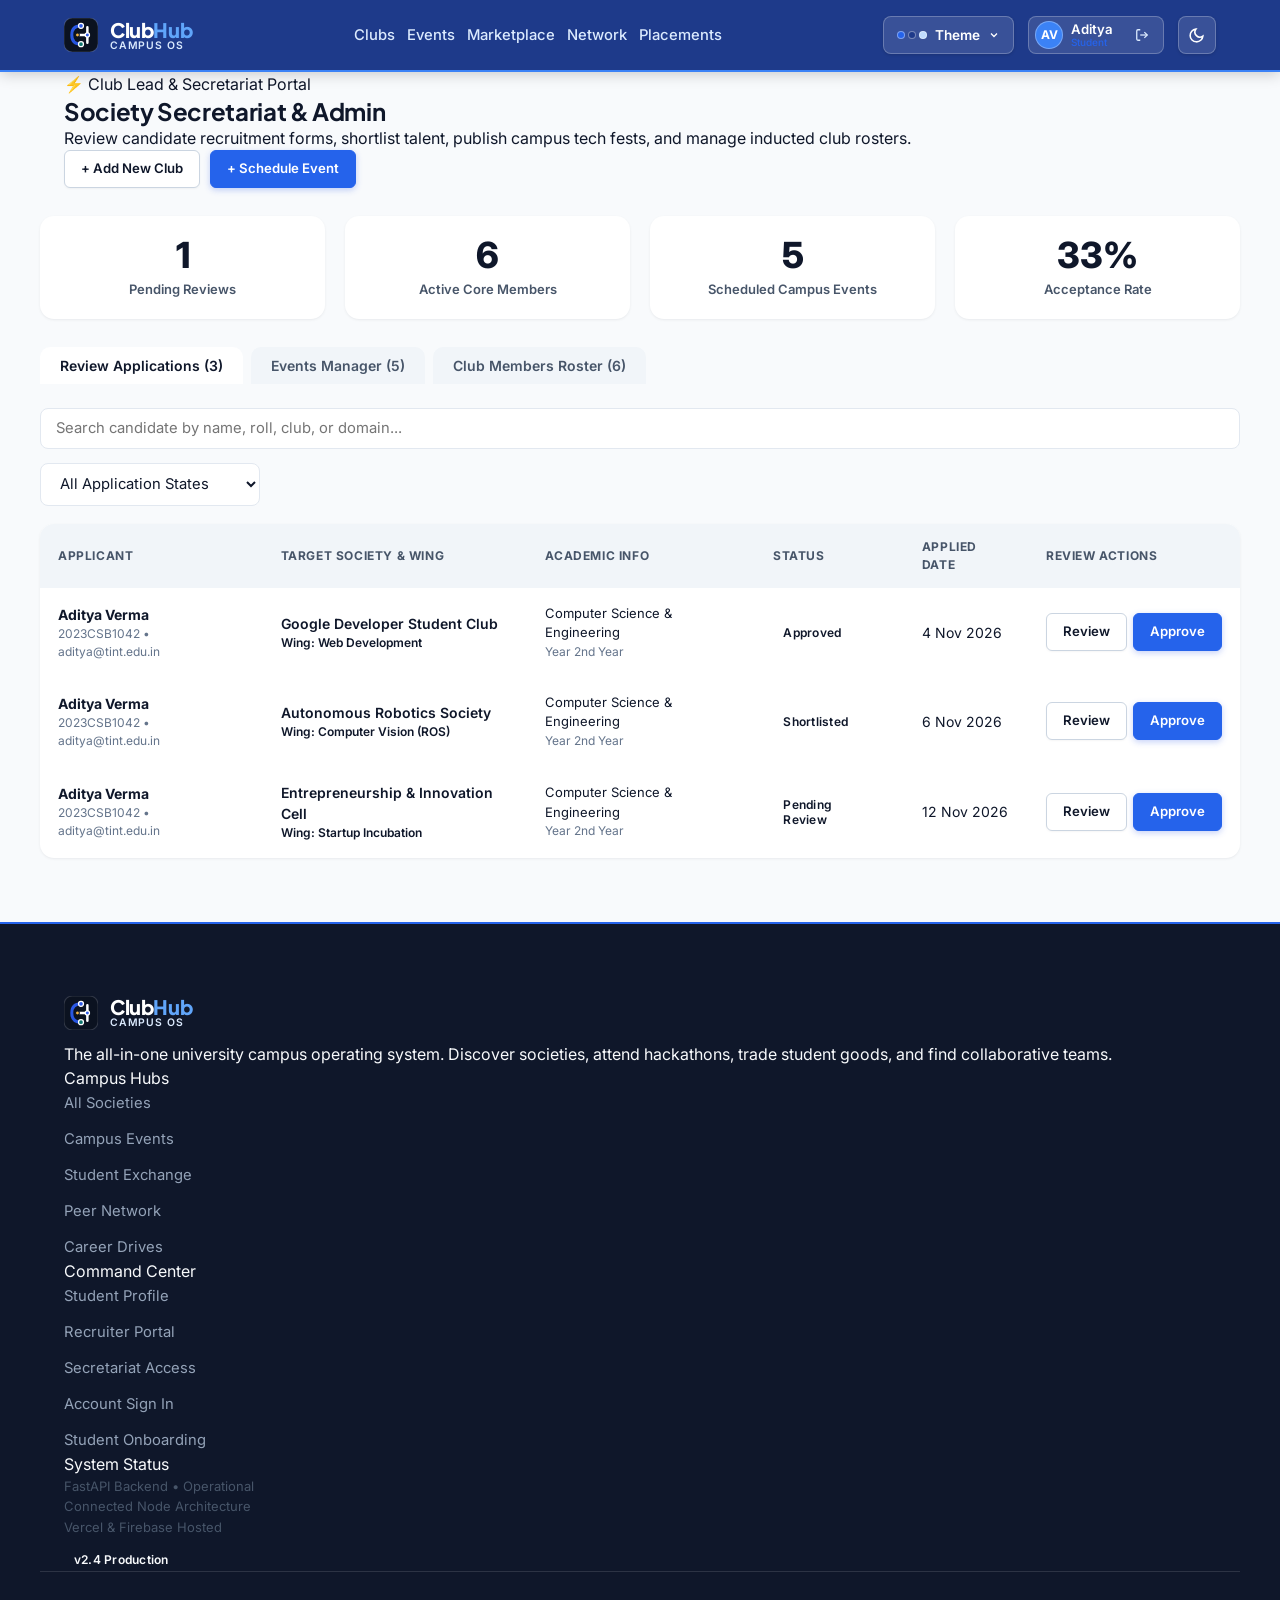
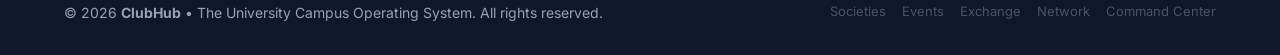
==== admin.html @ f01abd10 "Merge pull request #1 from Kalpajit0406/main Pull" ====
<!DOCTYPE html>
<html lang="en">
<head>
  <meta charset="UTF-8">
  <meta name="viewport" content="width=device-width, initial-scale=1.0">
  <title>Collegiate Secretariat &amp; Admin | ClubHub</title>
  <meta name="description" content="Collegiate society management portal. Review candidate applications, publish campus events, and manage inducted club members.">

  <!-- Anti-Flicker Theme & Palette Init -->
  <script>
    (function() {
      var savedTheme = localStorage.getItem("clubhub_theme_mode_v2") || "light";
      var savedPalette = localStorage.getItem("clubhub_active_palette") || "default";
      document.documentElement.setAttribute("data-theme", savedTheme);
      document.documentElement.setAttribute("data-palette", savedPalette);
    })();
  </script>

  <!-- Google Fonts: Plus Jakarta Sans & Inter -->
  <link rel="preconnect" href="https://fonts.googleapis.com">
  <link rel="preconnect" href="https://fonts.gstatic.com" crossorigin>
  <link href="https://fonts.googleapis.com/css2?family=Inter:wght@400;500;600;700&family=Plus+Jakarta+Sans:wght@500;600;700;800&display=swap" rel="stylesheet">

  <!-- CSS Stylesheets -->
  <link rel="stylesheet" href="css/style.css">
  <link rel="stylesheet" href="css/palette.css">
  <link rel="stylesheet" href="css/components.css">
  <link rel="stylesheet" href="css/admin.css">
</head>
<body>

  <!-- GLOBAL NAVBAR -->
  <header class="navbar">
    <div class="nav-container">
      <a href="index.html" class="nav-brand" aria-label="ClubHub Home">
        <span class="brand-name">Club<span>Hub</span></span>
      </a>

      <nav class="nav-links">
        <a href="clubs.html" class="nav-link">Clubs</a>
        <a href="events.html" class="nav-link">Events</a>
        <a href="marketplace.html" class="nav-link">Marketplace</a>
        <a href="network.html" class="nav-link">Network</a>
        <a href="recruiters.html" class="nav-link">Placements</a>
      </nav>

      <div class="nav-actions">
        <div id="nav-auth-box"></div>
        <button type="button" class="mobile-nav-toggle" aria-label="Toggle navigation menu" aria-expanded="false">
          <svg viewBox="0 0 24 24" width="20" height="20" fill="none" stroke="currentColor" stroke-width="2"><line x1="3" y1="12" x2="21" y2="12"/><line x1="3" y1="6" x2="21" y2="6"/><line x1="3" y1="18" x2="21" y2="18"/></svg>
        </button>
      </div>
    </div>
  </header>

  <!-- ADMIN HEADER -->
  <section class="page-header">
    <div class="container page-title-row">
      <div>
        <div class="page-category-eyebrow">⚡ Club Lead &amp; Secretariat Portal</div>
        <h1 class="page-title">Society Secretariat &amp; Admin</h1>
        <p class="page-description">
          Review candidate recruitment forms, shortlist talent, publish campus tech fests, and manage inducted club rosters.
        </p>
      </div>
      <div style="display: flex; gap: 10px; flex-wrap: wrap;">
        <button type="button" id="open-add-club-btn" class="btn btn-outline btn-sm">
          + Add New Club
        </button>
        <button type="button" id="open-create-event-btn" class="btn btn-primary btn-sm">
          + Schedule Event
        </button>
      </div>
    </div>
  </section>

  <main class="container admin-main-content">

    <!-- METRIC STATS -->
    <div class="admin-stats-grid">
      <div class="admin-stat-card">
        <div class="admin-stat-num" id="admin-metric-apps">0</div>
        <div class="admin-stat-label">Pending Reviews</div>
      </div>
      <div class="admin-stat-card">
        <div class="admin-stat-num" id="admin-metric-members">0</div>
        <div class="admin-stat-label">Active Core Members</div>
      </div>
      <div class="admin-stat-card">
        <div class="admin-stat-num" id="admin-metric-events">0</div>
        <div class="admin-stat-label">Scheduled Campus Events</div>
      </div>
      <div class="admin-stat-card">
        <div class="admin-stat-num" id="admin-metric-rate" style="color: var(--primary-color);">0%</div>
        <div class="admin-stat-label">Acceptance Rate</div>
      </div>
    </div>

    <!-- TABS -->
    <div class="admin-tabs-nav" role="tablist">
      <button class="admin-tab-btn active" data-tab="applications">
        Review Applications (<span id="admin-tab-badge-apps">0</span>)
      </button>
      <button class="admin-tab-btn" data-tab="events">
        Events Manager (<span id="admin-tab-badge-events">0</span>)
      </button>
      <button class="admin-tab-btn" data-tab="members">
        Club Members Roster (<span id="admin-tab-badge-members">0</span>)
      </button>
    </div>

    <!-- PANE 1: APPLICATIONS -->
    <div id="admin-pane-applications" class="admin-tab-pane">
      <div class="admin-filter-bar">
        <input type="text" id="admin-app-search" class="form-input" placeholder="Search candidate by name, roll, club, or domain..." autocomplete="off">
        <select id="admin-app-status-filter" class="form-select" style="max-width: 220px;">
          <option value="ALL">All Application States</option>
          <option value="PENDING">Pending Review</option>
          <option value="SHORTLISTED">Shortlisted</option>
          <option value="APPROVED">Approved / Accepted</option>
          <option value="REJECTED">Not Shortlisted</option>
        </select>
      </div>

      <div class="admin-table-wrap">
        <table class="admin-table">
          <thead>
            <tr>
              <th>Applicant</th>
              <th>Target Society &amp; Wing</th>
              <th>Academic Info</th>
              <th>Status</th>
              <th>Applied Date</th>
              <th>Review Actions</th>
            </tr>
          </thead>
          <tbody id="admin-apps-tbody">
            <!-- Injected by admin.js -->
          </tbody>
        </table>
      </div>
    </div>

    <!-- PANE 2: EVENTS MANAGER -->
    <div id="admin-pane-events" class="admin-tab-pane" style="display: none;">
      <div class="admin-table-wrap">
        <table class="admin-table">
          <thead>
            <tr>
              <th>Event Title</th>
              <th>Category</th>
              <th>Date &amp; Venue</th>
              <th>Confirmed RSVPs</th>
              <th>Fee &amp; Prizes</th>
              <th>Status</th>
            </tr>
          </thead>
          <tbody id="admin-events-tbody">
            <!-- Injected by admin.js -->
          </tbody>
        </table>
      </div>
    </div>

    <!-- PANE 3: MEMBERS ROSTER -->
    <div id="admin-pane-members" class="admin-tab-pane" style="display: none;">
      <div class="admin-table-wrap">
        <table class="admin-table">
          <thead>
            <tr>
              <th>Member Name</th>
              <th>Roll Number</th>
              <th>Club &amp; Domain</th>
              <th>Leadership Role</th>
              <th>Joined Date</th>
              <th>Status</th>
            </tr>
          </thead>
          <tbody id="admin-members-tbody">
            <!-- Injected by admin.js -->
          </tbody>
        </table>
      </div>
    </div>

  </main>

  <!-- CREATE EVENT MODAL -->
  <dialog id="create-event-modal" class="native-modal">
    <div class="modal-inner" style="max-width: 580px;">
      <div class="modal-header">
        <div>
          <h3 class="modal-title">Schedule &amp; Publish Campus Event</h3>
          <p class="modal-subtitle">Official Society Calendar Announcement</p>
        </div>
        <button id="close-create-event-modal" class="modal-close" aria-label="Close modal">&times;</button>
      </div>
      <div>
        <form id="create-event-form" class="modal-body-form">
          <div class="form-group">
            <label class="form-label" for="event-title-input">Event Title <span class="required">*</span></label>
            <input type="text" id="event-title-input" class="form-input" required placeholder="e.g. HackTINT 2026: 36h National Hackathon">
          </div>

          <div class="form-row">
            <div class="form-group">
              <label class="form-label" for="event-club-input">Organizing Club <span class="required">*</span></label>
              <input type="text" id="event-club-input" class="form-input" required placeholder="e.g. Google Developer Student Club">
            </div>
            <div class="form-group">
              <label class="form-label" for="event-type-input">Category <span class="required">*</span></label>
              <select id="event-type-input" class="form-select" required>
                <option value="Hackathon">Hackathon</option>
                <option value="Competition">Robowars &amp; Contests</option>
                <option value="Workshop">Workshop</option>
                <option value="Cultural">Cultural</option>
                <option value="Entrepreneurship">Entrepreneurship</option>
              </select>
            </div>
          </div>

          <div class="form-row">
            <div class="form-group">
              <label class="form-label" for="event-date-input">Date &amp; Time <span class="required">*</span></label>
              <input type="datetime-local" id="event-date-input" class="form-input" required>
            </div>
            <div class="form-group">
              <label class="form-label" for="event-venue-input">Campus Venue <span class="required">*</span></label>
              <input type="text" id="event-venue-input" class="form-input" required placeholder="Main Auditorium">
            </div>
          </div>

          <div class="form-row">
            <div class="form-group">
              <label class="form-label" for="event-fee-input">Registration Fee</label>
              <input type="text" id="event-fee-input" class="form-input" placeholder="Free">
            </div>
            <div class="form-group">
              <label class="form-label" for="event-prizes-input">Prize Pool</label>
              <input type="text" id="event-prizes-input" class="form-input" placeholder="₹50,000 Cash Pool">
            </div>
          </div>

          <div class="form-group">
            <label class="form-label" for="event-desc-input">Description &amp; Rules</label>
            <textarea id="event-desc-input" class="form-textarea" rows="3" placeholder="Overview of tracks, rules, and schedule..."></textarea>
          </div>

          <div class="modal-footer">
            <button type="button" class="btn btn-outline" id="cancel-create-event-btn">Cancel</button>
            <button type="submit" class="btn btn-primary">Publish to Campus</button>
          </div>
        </form>
      </div>
    </div>
  </dialog>

  <!-- ADD NEW CLUB MODAL -->
  <dialog id="add-club-modal" class="native-modal">
    <div class="modal-inner" style="max-width: 580px;">
      <div class="modal-header">
        <div>
          <h3 class="modal-title">Register New Student Society</h3>
          <p class="modal-subtitle">Add official chartered chapter to directory</p>
        </div>
        <button id="close-add-club-modal" class="modal-close" aria-label="Close modal">&times;</button>
      </div>
      <div>
        <form id="add-club-form" class="modal-body-form">
          <div class="form-row">
            <div class="form-group">
              <label class="form-label" for="new-club-name">Club Full Name <span class="required">*</span></label>
              <input type="text" id="new-club-name" class="form-input" required placeholder="e.g. AI &amp; Quantum Society">
            </div>
            <div class="form-group">
              <label class="form-label" for="new-club-acronym">Acronym <span class="required">*</span></label>
              <input type="text" id="new-club-acronym" class="form-input" required placeholder="e.g. AQS">
            </div>
          </div>

          <div class="form-row">
            <div class="form-group">
              <label class="form-label" for="new-club-category">Category <span class="required">*</span></label>
              <select id="new-club-category" class="form-select" required>
                <option value="Technical">Technical &amp; Coding</option>
                <option value="Cultural">Cultural &amp; Arts</option>
                <option value="Sports">Sports &amp; Athletics</option>
                <option value="Literary">Literary &amp; Debating</option>
                <option value="Social">Social &amp; Community</option>
                <option value="Entrepreneurship">E-Cell &amp; Business</option>
              </select>
            </div>
            <div class="form-group">
              <label class="form-label" for="new-club-meeting">Meeting Info</label>
              <input type="text" id="new-club-meeting" class="form-input" placeholder="Fridays at 5:00 PM | Tech Lab 2">
            </div>
          </div>

          <div class="form-group">
            <label class="form-label" for="new-club-tagline">Tagline <span class="required">*</span></label>
            <input type="text" id="new-club-tagline" class="form-input" required placeholder="e.g. Exploring quantum frontiers and intelligent architectures.">
          </div>

          <div class="form-group">
            <label class="form-label" for="new-club-desc">Detailed Description</label>
            <textarea id="new-club-desc" class="form-textarea" rows="3" placeholder="Tell students about activities, workshops, and recruitment expectations..."></textarea>
          </div>

          <div class="form-group">
            <label class="form-label" for="new-club-domains">Recruitment Wings (Comma separated) <span class="required">*</span></label>
            <input type="text" id="new-club-domains" class="form-input" required placeholder="AI Research, Quantum Computing, Web Dev, PR &amp; Media">
          </div>

          <div class="modal-footer">
            <button type="button" class="btn btn-outline" id="cancel-add-club-btn">Cancel</button>
            <button type="submit" class="btn btn-primary">Register Society</button>
          </div>
        </form>
      </div>
    </div>
  </dialog>

  <!-- APPLICATION DETAIL MODAL -->
  <dialog id="admin-app-detail-modal" class="native-modal">
    <div class="modal-inner" style="max-width: 540px;">
      <div class="modal-header">
        <div>
          <h3 id="admin-modal-applicant-name" class="modal-title">Applicant Review</h3>
          <p class="modal-subtitle">Candidate screening &amp; decision logger</p>
        </div>
        <button id="admin-modal-close" class="modal-close" aria-label="Close modal">&times;</button>
      </div>
      <div id="admin-modal-applicant-body">
        <!-- Injected by admin.js -->
      </div>
    </div>
  </dialog>

  <!-- ENTERPRISE FOOTER -->
  <footer class="footer">
    <div class="container footer-content">
      <div class="footer-col footer-col-brand">
        <a href="index.html" class="nav-brand" style="margin-bottom: 12px; display: inline-flex;">
          <span class="brand-name">Club<span>Hub</span></span>
        </a>
        <p class="footer-description">
          The all-in-one university campus operating system. Discover societies, attend hackathons, trade student goods, and find collaborative teams.
        </p>
      </div>

      <div class="footer-col">
        <div class="footer-col-title">Campus Hubs</div>
        <ul class="footer-links">
          <li><a href="clubs.html">All Societies</a></li>
          <li><a href="events.html">Campus Events</a></li>
          <li><a href="marketplace.html">Student Exchange</a></li>
          <li><a href="network.html">Peer Network</a></li>
          <li><a href="recruiters.html">Career Drives</a></li>
        </ul>
      </div>

      <div class="footer-col">
        <div class="footer-col-title">Command Center</div>
        <ul class="footer-links">
          <li><a href="dashboard.html">Student Profile</a></li>
          <li><a href="recruiter-dashboard.html">Recruiter Portal</a></li>
          <li><a href="admin.html">Secretariat Access</a></li>
          <li><a href="login.html">Account Sign In</a></li>
          <li><a href="register.html">Student Onboarding</a></li>
        </ul>
      </div>

      <div class="footer-col">
        <div class="footer-col-title">System Status</div>
        <p style="font-size: 13px; color: var(--text-secondary); line-height: 1.6; margin-bottom: 8px;">
          FastAPI Backend &bull; Operational<br>
          Connected Node Architecture<br>
          Vercel &amp; Firebase Hosted
        </p>
        <span class="badge badge-teal" style="font-size: 12px; padding: 4px 10px;">v2.4 Production</span>
      </div>
    </div>

    <div class="container footer-bottom">
      <div>&copy; 2026 <strong>ClubHub</strong> &bull; The University Campus Operating System. All rights reserved.</div>
      <div style="display: flex; gap: 16px; font-size: 13px;">
        <a href="clubs.html" style="color: var(--text-secondary);">Societies</a>
        <a href="events.html" style="color: var(--text-secondary);">Events</a>
        <a href="marketplace.html" style="color: var(--text-secondary);">Exchange</a>
        <a href="network.html" style="color: var(--text-secondary);">Network</a>
        <a href="dashboard.html" style="color: var(--text-secondary);">Command Center</a>
      </div>
    </div>
  </footer>

  <!-- Scripts -->
  <script src="js/icons.js"></script>
  <script src="js/states.js"></script>
  <script src="js/brand.js"></script>
  <script src="js/data.js"></script>
  <script src="js/storage.js"></script>
  <script src="js/palette.js"></script>
  <script src="js/common.js"></script>
  <script src="js/admin.js"></script>
</body>
</html>
---- css/style.css ----
/* css/style.css - ClubHub Campus Operating System Design System */

@import url('https://fonts.googleapis.com/css2?family=Inter:wght@400;500;600;700&family=Plus+Jakarta+Sans:wght@500;600;700;800&display=swap');

:root {
  /* ============================================================
     OFFICIAL BRAND PALETTE — Electric Cobalt & Midnight Navy
     ============================================================ */
  --primary: #2F5BE7;           /* Electric Cobalt */
  --primary-hover: #2548C7;
  --primary-light: rgba(47, 91, 231, 0.08);
  --primary-border: rgba(47, 91, 231, 0.22);
  --primary-glow: rgba(47, 91, 231, 0.25);

  --navy: #0B1220;              /* Midnight Navy */
  --navy-surface: #111A2E;
  --navy-hover: #17223B;

  /* Secondary Brand Accents */
  --teal: #0F766E;              /* Deep Teal */
  --teal-light: rgba(15, 118, 110, 0.1);
  --teal-border: rgba(15, 118, 110, 0.25);

  --amber: #F4B544;             /* Warm Amber */
  --amber-light: rgba(244, 181, 68, 0.15);
  --amber-border: rgba(244, 181, 68, 0.35);

  /* Background Palette */
  --bg-page: #F6F8FC;          /* Clean Campus Slate */
  --bg-card: #FFFFFF;          /* Pure White Card */
  --bg-surface: #EEF2F8;       /* Subtle Cool Surface */
  --bg-surface-hover: #E3E9F3;

  /* Typography Palette */
  --text-main: #0B1220;         /* Midnight Navy Primary */
  --text-secondary: #53627A;    /* Slate Secondary */
  --text-muted: #718096;        /* Muted Text */
  --text-light: #94A3B8;
  --text-inverse: #FFFFFF;

  /* Borders & Dividers */
  --border: #E4E9F1;           /* Standard Border */
  --border-strong: #CBD5E1;    /* Strong Border */
  --border-focus: #2F5BE7;

  /* Semantic Action Palette */
  --success: #15803D;
  --success-hover: #166534;
  --success-bg: #F0FDF4;
  --success-border: #BBF7D0;

  --warning: #B45309;
  --warning-hover: #92400E;
  --warning-bg: #FFFBEB;
  --warning-border: #FDE68A;

  --danger: #B91C1C;
  --danger-hover: #991B1B;
  --danger-bg: #FEF2F2;
  --danger-border: #FECACA;

  --info: #2563EB;
  --info-hover: #1D4ED8;
  --info-bg: #EFF6FF;
  --info-border: #BFDBFE;

  /* Header & Footer Custom Properties */
  --header-bg: #0B1220;
  --header-border: #1E293B;
  --header-text: #FFFFFF;
  --header-nav-link: rgba(255, 255, 255, 0.85);
  --header-nav-link-hover: #FFFFFF;
  --footer-bg: #0B1220;
  --footer-border: #1E293B;

  /* Typography Fonts */
  --font-heading: 'Plus Jakarta Sans', -apple-system, BlinkMacSystemFont, "Segoe UI", Roboto, sans-serif;
  --font-body: 'Inter', -apple-system, BlinkMacSystemFont, "Segoe UI", Roboto, sans-serif;

  /* Elevation Shadows */
  --shadow-xs: 0 1px 2px 0 rgba(11, 18, 32, 0.04);
  --shadow-sm: 0 1px 3px 0 rgba(11, 18, 32, 0.06), 0 1px 2px -1px rgba(11, 18, 32, 0.04);
  --shadow-md: 0 4px 12px -1px rgba(11, 18, 32, 0.06), 0 2px 4px -2px rgba(11, 18, 32, 0.03);
  --shadow-lg: 0 10px 24px -3px rgba(11, 18, 32, 0.08), 0 4px 6px -4px rgba(11, 18, 32, 0.03);
  --shadow-xl: 0 20px 28px -5px rgba(11, 18, 32, 0.1), 0 8px 10px -6px rgba(11, 18, 32, 0.04);
  --shadow-card-hover: 0 12px 32px -4px rgba(47, 91, 231, 0.15), 0 4px 8px -2px rgba(11, 18, 32, 0.06);

  /* Geometry */
  --radius-xs: 4px;
  --radius-sm: 6px;
  --radius-btn: 8px;
  --radius-md: 10px;
  --radius-card: 14px;
  --radius-lg: 16px;
  --radius-full: 9999px;

  /* Layout Constraints */
  --container-max: 1200px;
  --navbar-height: 72px;

  /* Transitions */
  --transition-fast: 160ms cubic-bezier(0.4, 0, 0.2, 1);
  --transition-normal: 220ms cubic-bezier(0.4, 0, 0.2, 1);
}

/* ============================================================
   DARK THEME (Midnight Navy Enterprise Mode)
   ============================================================ */
[data-theme="dark"] {
  --primary: #4F75F2;
  --primary-hover: #6B8CF6;
  --primary-light: rgba(79, 117, 242, 0.16);
  --primary-border: rgba(79, 117, 242, 0.35);

  --bg-page: #0B1220;
  --bg-card: #111A2E;
  --bg-surface: #17223B;
  --bg-surface-hover: #1E2D4D;

  --text-main: #FFFFFF;
  --text-secondary: #94A3B8;
  --text-muted: #64748B;
  --text-light: #475569;
  --text-inverse: #0B1220;

  --border: #1E293B;
  --border-strong: #334155;
  --border-focus: #4F75F2;

  --header-bg: #0B1220;
  --header-border: #1E293B;
  --footer-bg: #060A12;
  --footer-border: #1E293B;

  --success-bg: rgba(21, 128, 61, 0.2);
  --success-border: rgba(21, 128, 61, 0.4);
  --warning-bg: rgba(180, 83, 9, 0.2);
  --warning-border: rgba(180, 83, 9, 0.4);
  --danger-bg: rgba(185, 28, 28, 0.2);
  --danger-border: rgba(185, 28, 28, 0.4);

  --shadow-xs: 0 1px 2px 0 rgba(0, 0, 0, 0.4);
  --shadow-sm: 0 1px 3px 0 rgba(0, 0, 0, 0.45);
  --shadow-md: 0 4px 10px 0 rgba(0, 0, 0, 0.5);
  --shadow-lg: 0 10px 20px 0 rgba(0, 0, 0, 0.55);
  --shadow-card-hover: 0 12px 28px -4px rgba(0, 0, 0, 0.65);
}

/* ============================================================
   BASE RESET & TYPOGRAPHY
   ============================================================ */
*, *::before, *::after {
  box-sizing: border-box;
  margin: 0;
  padding: 0;
}

html {
  font-family: var(--font-body);
  font-size: 16px;
  line-height: 1.5;
  color: var(--text-main);
  background-color: var(--bg-page);
  scroll-behavior: smooth;
  scroll-padding-top: var(--navbar-height);
  -webkit-font-smoothing: antialiased;
  transition: background-color 220ms ease, color 220ms ease;
}

body {
  min-height: 100vh;
  display: flex;
  flex-direction: column;
  background-color: var(--bg-page);
  color: var(--text-main);
}

img {
  max-width: 100%;
  height: auto;
  display: block;
}

a {
  color: inherit;
  text-decoration: none;
  transition: color var(--transition-fast);
}

button, input, select, textarea {
  font-family: var(--font-body);
  color: inherit;
}

button {
  cursor: pointer;
  border: none;
  background: none;
}

/* Base Accessibility Focus Outline */
:focus-visible {
  outline: 2px solid var(--primary);
  outline-offset: 2px;
}

/* Container Constraint: Exactly 1200px */
.container {
  width: 100%;
  max-width: var(--container-max);
  margin-left: auto;
  margin-right: auto;
  padding-left: 1.5rem;
  padding-right: 1.5rem;
}

.main-content {
  flex: 1;
  padding-bottom: 4.5rem;
}

/* Typography Hierarchy: Editorial Playfair Display Headings */
h1, h2, h3, h4, h5, h6 {
  font-family: var(--font-heading);
  color: var(--text-main);
  font-weight: 700;
  line-height: 1.25;
  letter-spacing: -0.015em;
}

.hero-heading {
  font-size: clamp(2.5rem, 4.5vw, 3.75rem); /* 48px to 60px */
  font-weight: 800;
  line-height: 1.15;
  letter-spacing: -0.025em;
}

.section-title {
  font-size: clamp(1.85rem, 3.2vw, 2.35rem); /* 30px to 38px */
  font-weight: 700;
  letter-spacing: -0.02em;
  margin-bottom: 0.5rem;
}

.card-title {
  font-size: 1.25rem; /* ~20px */
  font-weight: 700;
  line-height: 1.35;
}

.section-header {
  margin-bottom: 2.75rem;
}

.section-header.text-center {
  text-align: center;
}

.section-subtitle {
  color: var(--text-secondary);
  font-size: 1.05rem;
  max-width: 660px;
  line-height: 1.65;
}

.section-header.text-center .section-subtitle {
  margin-left: auto;
  margin-right: auto;
}

/* Gold Editorial Flourish / Underline */
.gold-underline {
  position: relative;
  display: inline-block;
}

.gold-underline::after {
  content: "";
  position: absolute;
  left: 0;
  bottom: -4px;
  width: 100%;
  height: 3px;
  background: linear-gradient(90deg, var(--gold) 0%, var(--champagne) 100%);
  border-radius: var(--radius-full);
}

/* ============================================================
   NAVBAR — Dynamic Theme-Adaptive Header
   ============================================================ */
.navbar {
  position: sticky;
  top: 0;
  left: 0;
  right: 0;
  height: var(--navbar-height);
  background: var(--header-bg, #1E3A8A);
  border-bottom: 2px solid var(--header-border, var(--primary));
  z-index: 1000;
  display: flex;
  align-items: center;
  box-shadow: 0 2px 14px rgba(0, 0, 0, 0.2);
  transition: all var(--transition-fast);
}

.nav-container {
  width: 100%;
  max-width: var(--container-max);
  margin-left: auto;
  margin-right: auto;
  padding-left: 1.5rem;
  padding-right: 1.5rem;
  display: flex;
  align-items: center;
  justify-content: space-between;
  gap: 1.5rem;
}

.brand-logo, .nav-brand {
  display: flex;
  align-items: center;
  gap: 0.75rem;
  font-family: var(--font-heading);
  text-decoration: none;
  flex-shrink: 0;
}

.brand-icon-wrap {
  display: flex;
  align-items: center;
  justify-content: center;
  flex-shrink: 0;
}

.brand-text {
  display: flex;
  flex-direction: column;
  line-height: 1.1;
}

.brand-title {
  font-family: 'Plus Jakarta Sans', sans-serif;
  font-size: 1.25rem;
  font-weight: 800;
  color: var(--header-text, #FFFFFF);
  letter-spacing: -0.02em;
}

.brand-accent {
  color: #60A5FA;
}

.brand-sub {
  display: block;
  font-family: var(--font-body);
  font-size: 0.65rem;
  font-weight: 600;
  text-transform: uppercase;
  letter-spacing: 0.08em;
  color: var(--header-nav-link, rgba(255, 255, 255, 0.75));
  margin-top: -1px;
}
  color: var(--header-nav-link, rgba(255, 255, 255, 0.8));
  margin-top: -1px;
}

.nav-links {
  display: flex;
  align-items: center;
  gap: 1.75rem;
  list-style: none;
}

.nav-link {
  font-size: 0.925rem;
  font-weight: 500;
  color: var(--header-nav-link, rgba(255, 255, 255, 0.82));
  padding: 0.5rem 0.25rem;
  position: relative;
  display: inline-flex;
  align-items: center;
  gap: 0.45rem;
  transition: color var(--transition-fast);
  text-decoration: none;
}

.nav-link:hover {
  color: var(--header-nav-link-hover, #FFFFFF);
}

.nav-link.active {
  color: var(--header-nav-link-hover, #FFFFFF);
  font-weight: 600;
}

.nav-link.active::after {
  content: "";
  position: absolute;
  bottom: -4px;
  left: 0;
  right: 0;
  height: 2.5px;
  background-color: var(--header-border, var(--primary));
  border-radius: var(--radius-full);
}

.nav-counter {
  background-color: var(--header-border, var(--primary));
  color: #FFFFFF;
  font-size: 0.725rem;
  font-weight: 700;
  padding: 0.1rem 0.45rem;
  border-radius: var(--radius-full);
  line-height: 1;
}

.nav-actions {
  display: flex;
  align-items: center;
  gap: 0.9rem; /* Clean, well-spaced header items */
  flex-shrink: 0;
}

/* Header Action Buttons & Auth System */
.nav-actions .btn {
  height: 38px;
  font-size: 0.85rem;
  font-weight: 600;
  padding: 0 14px;
  display: inline-flex;
  align-items: center;
  justify-content: center;
  gap: 6px;
  border-radius: var(--radius-btn);
  transition: all var(--transition-fast);
}

.nav-actions .btn-primary {
  background: var(--header-border, var(--primary));
  border-color: var(--header-border, var(--primary));
  color: #FFFFFF !important;
  box-shadow: 0 2px 6px rgba(0, 0, 0, 0.2);
}

.nav-actions .btn-primary:hover {
  filter: brightness(1.15);
  transform: translateY(-1px);
}

.nav-actions .btn-outline {
  background: rgba(255, 255, 255, 0.12);
  border: 1px solid rgba(255, 255, 255, 0.28);
  color: var(--header-text, #FFFFFF) !important;
}

.nav-actions .btn-outline:hover {
  background: rgba(255, 255, 255, 0.22);
  border-color: rgba(255, 255, 255, 0.45);
  color: #FFFFFF !important;
  transform: translateY(-1px);
}

.nav-actions #nav-auth-box {
  display: flex;
  align-items: center;
}

.nav-auth-buttons,
.nav-actions #nav-auth-box > div {
  display: flex;
  align-items: center;
  gap: 0.65rem; /* Space between Log In and Register */
}

/* Navbar Student Profile Pill */
.nav-user-pill {
  display: inline-flex;
  align-items: center;
  gap: 0.65rem;
  height: 38px;
  background: rgba(255, 255, 255, 0.12);
  border: 1px solid rgba(255, 255, 255, 0.24);
  padding: 0 8px 0 6px;
  border-radius: var(--radius-btn);
}

.nav-user-profile {
  display: inline-flex;
  align-items: center;
  gap: 0.45rem;
  padding-right: 0.35rem;
  text-decoration: none;
}

.nav-user-name {
  color: var(--header-text, #FFFFFF) !important;
  font-size: 0.825rem;
  font-weight: 600;
}

.nav-user-avatar {
  width: 28px;
  height: 28px;
  border-radius: var(--radius-full);
  background: var(--header-border, var(--primary));
  color: #FFFFFF;
  font-size: 0.75rem;
  font-weight: 700;
  display: inline-flex;
  align-items: center;
  justify-content: center;
  border: 1px solid rgba(255, 255, 255, 0.3);
}

.nav-logout-btn {
  width: 26px;
  height: 26px;
  border-radius: var(--radius-full);
  display: inline-flex;
  align-items: center;
  justify-content: center;
  color: var(--header-nav-link, rgba(255, 255, 255, 0.8));
  background: transparent;
  border: none;
  cursor: pointer;
  transition: all var(--transition-fast);
}

.nav-logout-btn:hover {
  background: rgba(239, 68, 68, 0.25);
  color: #FFFFFF;
}

.nav-logout-btn svg {
  width: 14px;
  height: 14px;
  stroke: currentColor;
  display: block;
}

/* Mobile Toggle Hamburger */
.mobile-nav-toggle {
  display: none;
  width: 38px;
  height: 38px;
  border-radius: var(--radius-btn);
  align-items: center;
  justify-content: center;
  color: var(--header-text, #FFFFFF);
  background: rgba(255, 255, 255, 0.12);
  border: 1px solid rgba(255, 255, 255, 0.24);
  cursor: pointer;
  transition: all var(--transition-fast);
}

.mobile-nav-toggle:hover {
  background: rgba(255, 255, 255, 0.22);
}

.mobile-nav-toggle svg {
  width: 20px;
  height: 20px;
  stroke: currentColor;
  display: block;
  margin: auto;
}

/* Theme Toggle Button */
.theme-toggle-btn {
  width: 38px;
  height: 38px;
  border-radius: var(--radius-btn);
  display: inline-flex;
  align-items: center;
  justify-content: center;
  background: rgba(255, 255, 255, 0.12);
  border: 1px solid rgba(255, 255, 255, 0.24);
  color: var(--header-text, #FFFFFF);
  cursor: pointer;
  transition: all var(--transition-fast);
  flex-shrink: 0;
  box-shadow: 0 1px 3px rgba(0, 0, 0, 0.15);
}

.theme-toggle-btn:hover {
  background: rgba(255, 255, 255, 0.22);
  border-color: rgba(255, 255, 255, 0.45);
  color: #FFFFFF;
  transform: translateY(-1px);
}

.theme-toggle-btn svg {
  width: 17px;
  height: 17px;
  stroke: currentColor;
  display: block;
  margin: auto;
}

.theme-toggle-btn .sun-icon  { display: none; }
.theme-toggle-btn .moon-icon { display: block; }

[data-theme="dark"] .theme-toggle-btn .sun-icon  { display: block; }
[data-theme="dark"] .theme-toggle-btn .moon-icon { display: none; }

.theme-toggle-floating {
  position: fixed;
  top: 1.25rem;
  right: 1.25rem;
  z-index: 1000;
  box-shadow: var(--shadow-md);
  background: var(--bg-card);
  border: 1px solid var(--border);
  color: var(--text-main);
}

/* ============================================================
   FOOTER — Dynamic Theme-Adaptive Footer
   ============================================================ */
.footer {
  background-color: var(--footer-bg, #0F172A);
  border-top: 2px solid var(--footer-border, var(--primary));
  color: var(--footer-text, #F8FAFC);
  padding: 4.5rem 0 2rem;
  margin-top: auto;
  transition: all var(--transition-fast);
}

.footer-grid {
  display: grid;
  grid-template-columns: 2fr 1fr 1fr 1.3fr;
  gap: 2.5rem;
  margin-bottom: 2.75rem;
}

.footer-brand .brand-logo {
  color: var(--footer-text, #F8FAFC);
}

.footer-brand p {
  color: var(--footer-muted, #94A3B8);
  font-size: 0.925rem;
  margin-top: 0.95rem;
  line-height: 1.65;
  max-width: 340px;
}

.footer-heading {
  font-family: var(--font-heading);
  font-size: 1rem;
  font-weight: 700;
  color: var(--footer-border, var(--primary));
  letter-spacing: 0.05em;
  margin-bottom: 1.25rem;
}

.footer-links {
  list-style: none;
  display: flex;
  flex-direction: column;
  gap: 0.75rem;
}

.footer-links a {
  color: var(--footer-muted, #94A3B8);
  font-size: 0.925rem;
  text-decoration: none;
  transition: color var(--transition-fast);
}

.footer-links a:hover {
  color: var(--footer-text, #FFFFFF);
  text-decoration: underline;
}

.footer-pill {
  display: inline-flex;
  align-items: center;
  gap: 0.4rem;
  padding: 0.35rem 0.85rem;
  background: rgba(255, 255, 255, 0.08);
  border: 1px solid var(--footer-border, rgba(255, 255, 255, 0.2));
  border-radius: var(--radius-sm);
  font-size: 0.825rem;
  color: var(--footer-text, #F8FAFC);
  margin-top: 0.85rem;
}

.footer-bottom {
  padding-top: 1.85rem;
  border-top: 1px solid rgba(255, 255, 255, 0.12);
  display: flex;
  align-items: center;
  justify-content: space-between;
  font-size: 0.875rem;
  color: var(--footer-muted, #94A3B8);
}

.footer-bottom a {
  color: var(--footer-muted, #94A3B8);
  text-decoration: none;
  transition: color var(--transition-fast);
}

.footer-bottom a:hover {
  color: var(--footer-text, #FFFFFF);
}

/* Responsive adjustments */
@media (max-width: 868px) {
  .mobile-nav-toggle {
    display: inline-flex;
  }

  .nav-links {
    position: absolute;
    top: var(--navbar-height);
    left: 0;
    right: 0;
    background: var(--header-bg, #1E3A8A);
    border-bottom: 2px solid var(--header-border, var(--primary));
    flex-direction: column;
    align-items: stretch;
    padding: 1.25rem 1.5rem;
    gap: 0.5rem;
    display: none;
    box-shadow: var(--shadow-xl);
  }

  .nav-links.open {
    display: flex;
  }

  .nav-link {
    padding: 0.65rem 0;
    font-size: 1rem;
    border-bottom: 1px solid rgba(255, 255, 255, 0.1);
  }

  .nav-link.active::after {
    display: none;
  }

  .footer-grid {
    grid-template-columns: 1fr 1fr;
    gap: 2rem;
  }
}

@media (max-width: 540px) {
  .footer-grid {
    grid-template-columns: 1fr;
  }

  .footer-bottom {
    flex-direction: column;
    gap: 0.5rem;
    text-align: center;
  }
}

/* ============================================================
   GLOBAL THEME-ADAPTIVE ICONS & BUTTON ALIGNMENT ENGINE
   ============================================================ */

/* 1. Universal Button & Icon Alignment */
.btn,
button.btn,
a.btn {
  display: inline-flex !important;
  align-items: center !important;
  justify-content: center !important;
  gap: 0.55rem;
  line-height: 1.2;
  text-align: center;
  vertical-align: middle;
}

.btn svg,
button.btn svg,
a.btn svg {
  display: inline-block;
  vertical-align: middle;
  flex-shrink: 0;
  stroke: currentColor;
}

/* 2. Theme Icon Colors - Every theme's icons dynamically adopt var(--primary) & var(--primary-light) */
.brand-icon {
  background: var(--header-border, var(--primary));
  border-color: var(--header-border, var(--primary));
  color: #FFFFFF;
}

/* Stat & Metric icon boxes across all pages */
.stat-icon-box,
.stat-icon-wrapper:not(.green):not(.amber) {
  background: var(--primary-light) !important;
  border: 1px solid var(--primary-border) !important;
  color: var(--primary) !important;
}

.stat-icon-box svg,
.stat-icon-wrapper svg {
  stroke: currentColor;
}

/* Category cards on home page */
.category-icon-box {
  background-color: var(--primary-light) !important;
  border: 1px solid var(--primary-border) !important;
  color: var(--primary) !important;
}

.category-icon-box svg {
  stroke: currentColor;
}

.category-card:hover .category-icon-box {
  background-color: var(--primary) !important;
  color: #FFFFFF !important;
  border-color: var(--primary) !important;
}

/* Feature suite cards on home / landing page */
.feature-suite-icon {
  background: var(--primary-light) !important;
  border: 1px solid var(--primary-border) !important;
  color: var(--primary) !important;
  display: inline-flex;
  align-items: center;
  justify-content: center;
}

.feature-suite-icon svg {
  stroke: currentColor;
  display: block;
}

.feature-suite-link svg {
  stroke: currentColor;
  margin-left: 2px;
}

/* Search bar icons across all pages */
.search-icon,
.search-input-icon,
.events-search-icon,
.mkt-search-icon,
.rec-search-icon,
.admin-search-box svg {
  color: var(--primary) !important;
  stroke: currentColor;
  opacity: 0.85;
  transition: opacity var(--transition-fast), color var(--transition-fast);
}

.search-box:focus-within .search-icon,
.search-input-box:focus-within .search-input-icon,
.events-search-box:focus-within .events-search-icon,
.mkt-search-box:focus-within .mkt-search-icon,
.rec-search-box:focus-within .rec-search-icon,
.admin-search-box:focus-within svg {
  opacity: 1;
}

/* Metadata row icons across all cards (Events, Recruiters, Clubs, Details) */
.event-detail-item svg,
.job-meta-row svg,
.club-meta-item svg,
.event-venue-row svg,
.widget-list-item svg,
.app-notes-box svg,
.domain-pill-card svg {
  color: var(--primary) !important;
  stroke: currentColor;
  flex-shrink: 0;
  display: inline-block;
  vertical-align: middle;
}

.event-prize-tag svg {
  color: var(--gold, var(--primary)) !important;
  stroke: currentColor;
}

/* Social and interaction icons */
.club-social-link {
  background: var(--bg-card);
  border: 1px solid var(--border);
  color: var(--primary) !important;
  display: inline-flex;
  align-items: center;
  justify-content: center;
}

.club-social-link:hover {
  background: var(--primary) !important;
  color: #FFFFFF !important;
  border-color: var(--primary) !important;
}

.club-social-link svg {
  stroke: currentColor;
}

.club-card-bookmark-btn {
  color: var(--primary) !important;
}

.club-card-bookmark-btn.saved svg {
  fill: var(--primary) !important;
  stroke: var(--primary) !important;
}

.post-action-btn svg {
  color: var(--primary) !important;
  stroke: currentColor;
}

.post-action-btn.active {
  background: var(--primary-light) !important;
  color: var(--primary) !important;
  border-color: var(--primary-border) !important;
}

/* Empty states */
.empty-state-icon {
  background: var(--primary-light) !important;
  border: 1px solid var(--primary-border) !important;
  color: var(--primary) !important;
  display: flex;
  align-items: center;
  justify-content: center;
}

.empty-state-icon svg,
.empty-state svg {
  color: var(--primary) !important;
  stroke: currentColor;
}

/* Verification badges & QR passes */
.pass-qr-sim svg,
.badge-credential svg,
.badge-verified svg {
  color: var(--primary) !important;
  stroke: currentColor;
}
---- css/palette.css ----
/* css/palette.css - Live Color Palettes & Palette Switcher UI */

/* 1. Olive & Earthy (eff1ed - 373d20 - 717744 - bcbd8b - 766153) */
:root[data-palette="olive-earthy"] {
  --primary: #717744;
  --primary-hover: #373D20;
  --primary-light: rgba(188, 189, 139, 0.25);
  --primary-border: #BCBD8B;
  --maroon: #717744;
  --maroon-dark: #373D20;
  --maroon-hover: #373D20;
  --bg-page: #EFF1ED;
  --bg-card: #FFFFFF;
  --bg-surface: #E6E8E2;
  --bg-surface-hover: #DADCD4;
  --text-main: #373D20;
  --text-secondary: #766153;
  --text-muted: #766153;
  --border: #D8DACF;
  --border-focus: #717744;
  --gold: #BCBD8B;
  --gold-light: #EFF1ED;

  /* Dynamic Header & Footer */
  --header-bg: #373D20;
  --header-border: #717744;
  --header-text: #EFF1ED;
  --header-nav-link: #BCBD8B;
  --header-nav-link-hover: #FFFFFF;
  --footer-bg: #373D20;
  --footer-border: #717744;
  --footer-text: #EFF1ED;
  --footer-muted: #BCBD8B;
}
:root[data-palette="olive-earthy"][data-theme="dark"] {
  --primary: #BCBD8B;
  --primary-hover: #EFF1ED;
  --primary-light: rgba(113, 119, 68, 0.3);
  --primary-border: #717744;
  --bg-page: #1C2012;
  --bg-card: #272C1A;
  --bg-surface: #333923;
  --text-main: #EFF1ED;
  --text-secondary: #BCBD8B;
  --border: #3D442B;

  --header-bg: #1C2012;
  --header-border: #717744;
  --footer-bg: #1C2012;
  --footer-border: #3D442B;
}

/* 2. Solar Blue & Amber (8ecae6 - 219ebc - 023047 - ffb703 - fb8500) */
:root[data-palette="solar-blue"] {
  --primary: #219EBC;
  --primary-hover: #023047;
  --primary-light: rgba(142, 202, 230, 0.25);
  --primary-border: #8ECAE6;
  --maroon: #219EBC;
  --maroon-dark: #023047;
  --maroon-hover: #023047;
  --bg-page: #F0F7FB;
  --bg-card: #FFFFFF;
  --bg-surface: #E1EFF6;
  --bg-surface-hover: #D0E4EE;
  --text-main: #023047;
  --text-secondary: #335C6E;
  --text-muted: #557989;
  --border: #CDE2EC;
  --border-focus: #219EBC;
  --gold: #FB8500;
  --gold-light: #FFF8EE;
  --warning: #FB8500;
  --warning-bg: #FFF7EB;

  /* Dynamic Header & Footer */
  --header-bg: #023047;
  --header-border: #FB8500;
  --header-text: #FFFFFF;
  --header-nav-link: #8ECAE6;
  --header-nav-link-hover: #FFB703;
  --footer-bg: #023047;
  --footer-border: #FB8500;
  --footer-text: #F0F7FB;
  --footer-muted: #8ECAE6;
}
:root[data-palette="solar-blue"][data-theme="dark"] {
  --primary: #8ECAE6;
  --primary-hover: #FFB703;
  --primary-light: rgba(33, 158, 188, 0.25);
  --primary-border: #219EBC;
  --bg-page: #011824;
  --bg-card: #042436;
  --bg-surface: #08324A;
  --text-main: #F0F7FB;
  --text-secondary: #8ECAE6;
  --border: #0C4666;

  --header-bg: #011824;
  --header-border: #FB8500;
  --footer-bg: #011824;
  --footer-border: #0C4666;
}

/* 3. Deep Ocean Gradient (03045e - 023e8a - 0077b6 - 0096c7 - 00b4d8 - 48cae4 - 90e0ef - ade8f4 - caf0f8) */
:root[data-palette="deep-ocean"] {
  --primary: #0077B6;
  --primary-hover: #023E8A;
  --primary-light: #E0F4FB;
  --primary-border: #90E0EF;
  --maroon: #0077B6;
  --maroon-dark: #03045E;
  --maroon-hover: #023E8A;
  --bg-page: #F3FAFD;
  --bg-card: #FFFFFF;
  --bg-surface: #E5F5FB;
  --bg-surface-hover: #D5EFF8;
  --text-main: #03045E;
  --text-secondary: #023E8A;
  --text-muted: #386498;
  --border: #CAEBF6;
  --border-focus: #0077B6;
  --gold: #00B4D8;
  --gold-light: #CAF0F8;

  /* Dynamic Header & Footer */
  --header-bg: #03045E;
  --header-border: #00B4D8;
  --header-text: #FFFFFF;
  --header-nav-link: #CAF0F8;
  --header-nav-link-hover: #FFFFFF;
  --footer-bg: #03045E;
  --footer-border: #0096C7;
  --footer-text: #CAF0F8;
  --footer-muted: #90E0EF;
}
:root[data-palette="deep-ocean"][data-theme="dark"] {
  --primary: #48CAE4;
  --primary-hover: #90E0EF;
  --primary-light: rgba(0, 150, 199, 0.25);
  --primary-border: #0096C7;
  --bg-page: #02032B;
  --bg-card: #040942;
  --bg-surface: #07155B;
  --text-main: #CAF0F8;
  --text-secondary: #90E0EF;
  --border: #0F277A;

  --header-bg: #02032B;
  --header-border: #0096C7;
  --footer-bg: #02032B;
  --footer-border: #0F277A;
}

/* 4. Nordic Sage & Pine (01161e - 124559 - 598392 - aec3b0 - eff6e0) */
:root[data-palette="nordic-sage"] {
  --primary: #124559;
  --primary-hover: #01161E;
  --primary-light: rgba(174, 195, 176, 0.3);
  --primary-border: #AEC3B0;
  --maroon: #124559;
  --maroon-dark: #01161E;
  --maroon-hover: #01161E;
  --bg-page: #EFF6E0;
  --bg-card: #FFFFFF;
  --bg-surface: #E3ECD0;
  --bg-surface-hover: #D6E1C0;
  --text-main: #01161E;
  --text-secondary: #3B5B67;
  --text-muted: #598392;
  --border: #C8D7C0;
  --border-focus: #124559;
  --gold: #598392;
  --gold-light: #EFF6E0;

  /* Dynamic Header & Footer */
  --header-bg: #01161E;
  --header-border: #AEC3B0;
  --header-text: #EFF6E0;
  --header-nav-link: #AEC3B0;
  --header-nav-link-hover: #EFF6E0;
  --footer-bg: #01161E;
  --footer-border: #124559;
  --footer-text: #EFF6E0;
  --footer-muted: #AEC3B0;
}
:root[data-palette="nordic-sage"][data-theme="dark"] {
  --primary: #AEC3B0;
  --primary-hover: #EFF6E0;
  --primary-light: rgba(18, 69, 89, 0.35);
  --primary-border: #598392;
  --bg-page: #020D12;
  --bg-card: #071A21;
  --bg-surface: #0E2933;
  --text-main: #EFF6E0;
  --text-secondary: #AEC3B0;
  --border: #183C4A;

  --header-bg: #020D12;
  --header-border: #598392;
  --footer-bg: #020D12;
  --footer-border: #183C4A;
}

/* 5. Warm Slate & Cream (0d1321 - 1d2d44 - 3e5c76 - 748cab - f0ebd8) */
:root[data-palette="warm-slate"] {
  --primary: #1D2D44;
  --primary-hover: #0D1321;
  --primary-light: rgba(116, 140, 171, 0.2);
  --primary-border: #748CAB;
  --maroon: #1D2D44;
  --maroon-dark: #0D1321;
  --maroon-hover: #0D1321;
  --bg-page: #F3EFE2;
  --bg-card: #FFFFFF;
  --bg-surface: #E8E2D1;
  --bg-surface-hover: #DCD4BF;
  --text-main: #0D1321;
  --text-secondary: #3E5C76;
  --text-muted: #5C768F;
  --border: #D5CEBD;
  --border-focus: #1D2D44;
  --gold: #748CAB;
  --gold-light: #F0EBD8;

  /* Dynamic Header & Footer */
  --header-bg: #0D1321;
  --header-border: #748CAB;
  --header-text: #F0EBD8;
  --header-nav-link: #748CAB;
  --header-nav-link-hover: #FFFFFF;
  --footer-bg: #0D1321;
  --footer-border: #3E5C76;
  --footer-text: #F0EBD8;
  --footer-muted: #748CAB;
}
:root[data-palette="warm-slate"][data-theme="dark"] {
  --primary: #748CAB;
  --primary-hover: #F0EBD8;
  --primary-light: rgba(29, 45, 68, 0.4);
  --primary-border: #3E5C76;
  --bg-page: #080C14;
  --bg-card: #111824;
  --bg-surface: #1B2433;
  --text-main: #F0EBD8;
  --text-secondary: #748CAB;
  --border: #263447;

  --header-bg: #080C14;
  --header-border: #748CAB;
  --footer-bg: #080C14;
  --footer-border: #263447;
}

/* 6. Indigo Steel Spectrum (0466c8 - 0353a4 - 023e7d - 002855 - 001845 - 001233 - 33415c - 5c677d - 7d8597 - 979dac) */
:root[data-palette="indigo-steel"] {
  --primary: #0466C8;
  --primary-hover: #0353A4;
  --primary-light: #E4EEFB;
  --primary-border: #7D8597;
  --maroon: #0466C8;
  --maroon-dark: #002855;
  --maroon-hover: #023E7D;
  --bg-page: #F6F8FB;
  --bg-card: #FFFFFF;
  --bg-surface: #EAEFF6;
  --bg-surface-hover: #DEE6F0;
  --text-main: #001233;
  --text-secondary: #33415C;
  --text-muted: #5C677D;
  --border: #D3DBE6;
  --border-focus: #0466C8;
  --gold: #0353A4;
  --gold-light: #E4EEFB;

  /* Dynamic Header & Footer */
  --header-bg: #001845;
  --header-border: #0466C8;
  --header-text: #FFFFFF;
  --header-nav-link: #979DAC;
  --header-nav-link-hover: #FFFFFF;
  --footer-bg: #001845;
  --footer-border: #0466C8;
  --footer-text: #F6F8FB;
  --footer-muted: #979DAC;
}
:root[data-palette="indigo-steel"][data-theme="dark"] {
  --primary: #4A97EB;
  --primary-hover: #81B9F5;
  --primary-light: rgba(4, 102, 200, 0.25);
  --primary-border: #0353A4;
  --bg-page: #000B1A;
  --bg-card: #001533;
  --bg-surface: #00214D;
  --text-main: #F6F8FB;
  --text-secondary: #979DAC;
  --border: #143566;

  --header-bg: #000B1A;
  --header-border: #0466C8;
  --footer-bg: #000B1A;
  --footer-border: #143566;
}

/* 7. Dusk & Lavender (f1dac4 - a69cac - 474973 - 161b33 - 0d0c1d) */
:root[data-palette="dusk-lavender"] {
  --primary: #474973;
  --primary-hover: #161B33;
  --primary-light: #F4EFF6;
  --primary-border: #A69CAC;
  --maroon: #474973;
  --maroon-dark: #0D0C1D;
  --maroon-hover: #161B33;
  --bg-page: #FAF5F0;
  --bg-card: #FFFFFF;
  --bg-surface: #F2E7DC;
  --bg-surface-hover: #E7D8CA;
  --text-main: #0D0C1D;
  --text-secondary: #474973;
  --text-muted: #6C6C8A;
  --border: #DFD2C7;
  --border-focus: #474973;
  --gold: #A69CAC;
  --gold-light: #F1DAC4;

  /* Dynamic Header & Footer */
  --header-bg: #161B33;
  --header-border: #A69CAC;
  --header-text: #F1DAC4;
  --header-nav-link: #A69CAC;
  --header-nav-link-hover: #FFFFFF;
  --footer-bg: #161B33;
  --footer-border: #474973;
  --footer-text: #F1DAC4;
  --footer-muted: #A69CAC;
}
:root[data-palette="dusk-lavender"][data-theme="dark"] {
  --primary: #A69CAC;
  --primary-hover: #F1DAC4;
  --primary-light: rgba(71, 73, 115, 0.35);
  --primary-border: #474973;
  --bg-page: #080712;
  --bg-card: #121021;
  --bg-surface: #1B1830;
  --text-main: #F5EAE1;
  --text-secondary: #A69CAC;
  --border: #2D274D;

  --header-bg: #080712;
  --header-border: #474973;
  --footer-bg: #080712;
  --footer-border: #2D274D;
}

/* 8. Classic Oxford Blues (1d3461 - 1f487e - 376996 - 6290c8 - 829cbc) */
:root[data-palette="oxford-blues"] {
  --primary: #1F487E;
  --primary-hover: #1D3461;
  --primary-light: #EBF2F9;
  --primary-border: #6290C8;
  --maroon: #1F487E;
  --maroon-dark: #1D3461;
  --maroon-hover: #1D3461;
  --bg-page: #F5F8FC;
  --bg-card: #FFFFFF;
  --bg-surface: #E8EFF7;
  --bg-surface-hover: #DAE4F0;
  --text-main: #1D3461;
  --text-secondary: #376996;
  --text-muted: #537FA7;
  --border: #CDDAEB;
  --border-focus: #1F487E;
  --gold: #6290C8;
  --gold-light: #EBF2F9;

  /* Dynamic Header & Footer */
  --header-bg: #1D3461;
  --header-border: #6290C8;
  --header-text: #FFFFFF;
  --header-nav-link: #829CBC;
  --header-nav-link-hover: #FFFFFF;
  --footer-bg: #1D3461;
  --footer-border: #6290C8;
  --footer-text: #F5F8FC;
  --footer-muted: #829CBC;
}
:root[data-palette="oxford-blues"][data-theme="dark"] {
  --primary: #6290C8;
  --primary-hover: #829CBC;
  --primary-light: rgba(31, 72, 126, 0.3);
  --primary-border: #376996;
  --bg-page: #0A1324;
  --bg-card: #11203A;
  --bg-surface: #192D4E;
  --text-main: #F5F8FC;
  --text-secondary: #829CBC;
  --border: #243E66;

  --header-bg: #0A1324;
  --header-border: #6290C8;
  --footer-bg: #0A1324;
  --footer-border: #243E66;
}

/* Default ClubHub Royal Blue */
:root[data-palette="default"], :root:not([data-palette]) {
  --primary: #2563EB;
  --primary-hover: #1D4ED8;
  --primary-light: #EFF6FF;
  --primary-border: #BFDBFE;
  --maroon: #2563EB;
  --maroon-dark: #1E3A8A;
  --maroon-hover: #1D4ED8;
  --bg-page: #F8FAFC;
  --bg-card: #FFFFFF;
  --bg-surface: #F1F5F9;
  --bg-surface-hover: #E2E8F0;
  --text-main: #0F172A;
  --text-secondary: #475569;
  --text-muted: #64748B;
  --border: #E2E8F0;
  --border-focus: #2563EB;
  --gold: #3B82F6;
  --gold-light: #EFF6FF;

  /* Dynamic Header & Footer */
  --header-bg: #1E3A8A;
  --header-border: #3B82F6;
  --header-text: #FFFFFF;
  --header-nav-link: #DBEAFE;
  --header-nav-link-hover: #FFFFFF;
  --footer-bg: #0F172A;
  --footer-border: #2563EB;
  --footer-text: #F8FAFC;
  --footer-muted: #94A3B8;
}
:root[data-palette="default"][data-theme="dark"], :root:not([data-palette])[data-theme="dark"] {
  --primary: #3B82F6;
  --primary-hover: #60A5FA;
  --primary-light: rgba(37, 99, 235, 0.2);
  --primary-border: #1D4ED8;
  --bg-page: #0B0F19;
  --bg-card: #131B2E;
  --bg-surface: #1B2640;
  --text-main: #F8FAFC;
  --text-secondary: #94A3B8;
  --border: #223152;

  --header-bg: #0F172A;
  --header-border: #3B82F6;
  --footer-bg: #0B0F19;
  --footer-border: #223152;
}

/* ============================================================
   PALETTE SWITCHER DROPDOWN & WIDGET UI
   ============================================================ */
.palette-switcher-wrapper {
  position: relative;
  display: inline-block;
}

.palette-btn {
  display: inline-flex;
  align-items: center;
  justify-content: center;
  gap: 8px;
  height: 38px;
  padding: 0 13px;
  background: rgba(255, 255, 255, 0.12);
  border: 1px solid rgba(255, 255, 255, 0.24);
  border-radius: var(--radius-btn);
  color: var(--header-text, #FFFFFF);
  font-size: 0.85rem;
  font-weight: 600;
  font-family: 'Inter', sans-serif;
  cursor: pointer;
  transition: all var(--transition-fast);
  box-shadow: 0 1px 3px rgba(0, 0, 0, 0.15);
}

.palette-btn:hover {
  background: rgba(255, 255, 255, 0.22);
  border-color: rgba(255, 255, 255, 0.45);
  color: #FFFFFF;
  transform: translateY(-1px);
}

.palette-btn-dots {
  display: inline-flex;
  align-items: center;
  gap: 3px;
}

.palette-dot {
  width: 8px;
  height: 8px;
  border-radius: 50%;
  border: 1px solid rgba(255, 255, 255, 0.4);
  display: inline-block;
}

.palette-btn svg {
  width: 12px;
  height: 12px;
  stroke: currentColor;
  vertical-align: middle;
  flex-shrink: 0;
  transition: transform var(--transition-fast);
}

.palette-btn[aria-expanded="true"] svg {
  transform: rotate(180deg);
}

.palette-dropdown-menu {
  position: absolute;
  top: calc(100% + 8px);
  right: 0;
  width: 290px;
  background: var(--bg-card);
  border: 1px solid var(--border);
  border-radius: var(--radius-md);
  box-shadow: var(--shadow-xl);
  padding: 8px;
  z-index: 1000;
  display: none;
  animation: paletteFadeIn 0.18s cubic-bezier(0.16, 1, 0.3, 1) forwards;
}

.palette-dropdown-menu.active {
  display: block;
}

@keyframes paletteFadeIn {
  from {
    opacity: 0;
    transform: translateY(-6px);
  }
  to {
    opacity: 1;
    transform: translateY(0);
  }
}

.palette-dropdown-header {
  padding: 8px 10px 6px;
  border-bottom: 1px solid var(--border);
  margin-bottom: 6px;
}

.palette-dropdown-header h4 {
  font-size: 12px;
  text-transform: uppercase;
  letter-spacing: 0.05em;
  color: var(--text-muted);
  margin: 0 0 2px 0;
  font-family: 'Inter', sans-serif;
}

.palette-dropdown-header p {
  font-size: 11px;
  color: var(--text-secondary);
  margin: 0;
}

.palette-item-list {
  list-style: none;
  margin: 0;
  padding: 0;
  max-height: 380px;
  overflow-y: auto;
}

.palette-item {
  display: flex;
  align-items: center;
  justify-content: space-between;
  padding: 8px 10px;
  border-radius: var(--radius-sm);
  cursor: pointer;
  transition: background var(--transition-fast);
  border: 1px solid transparent;
}

.palette-item:hover {
  background: var(--bg-surface);
}

.palette-item.selected {
  background: var(--primary-light);
  border-color: var(--primary-border);
}

.palette-item-info {
  display: flex;
  flex-direction: column;
}

.palette-item-name {
  font-size: 13px;
  font-weight: 600;
  color: var(--text-main);
  line-height: 1.2;
}

.palette-item-sub {
  font-size: 11px;
  color: var(--text-muted);
  margin-top: 2px;
}

.palette-swatches {
  display: flex;
  align-items: center;
  gap: 4px;
}

.palette-swatch-chip {
  width: 14px;
  height: 14px;
  border-radius: 50%;
  border: 1px solid rgba(0, 0, 0, 0.15);
}

/* Floating quick switcher for pages without top navbar */
.palette-floating-trigger {
  position: fixed;
  bottom: 24px;
  left: 24px;
  z-index: 999;
}
---- css/components.css ----
/* css/components.css - CampusClubs Semantic Components, Button System, Badges, Cards & Modals */

/* ============================================================
   4. ACTION BUTTON COLOUR SYSTEM
   ============================================================ */
.btn {
  display: inline-flex;
  align-items: center;
  justify-content: center;
  gap: 0.5rem;
  font-family: var(--font-body);
  font-weight: 600;
  font-size: 0.875rem; /* 14px */
  height: 40px;
  padding: 0 1.25rem;
  border-radius: var(--radius-btn);
  border: 1px solid transparent;
  transition: all var(--transition-fast);
  white-space: nowrap;
  user-select: none;
  line-height: 1;
  cursor: pointer;
  text-decoration: none;
}

.btn:focus-visible {
  outline: none;
  box-shadow: 0 0 0 3px rgba(47, 91, 231, 0.45);
}

.btn:disabled,
.btn.disabled {
  opacity: 0.55;
  cursor: not-allowed;
  pointer-events: none;
}

/* PRIMARY ACTION – ELECTRIC COBALT: Explore, Apply, Register, Submit */
.btn-primary,
.btn-cobalt {
  background-color: var(--primary);
  color: #FFFFFF !important;
  border-color: var(--primary);
  box-shadow: 0 2px 6px rgba(47, 91, 231, 0.28);
}

.btn-primary:hover,
.btn-cobalt:hover {
  background-color: var(--primary-hover);
  border-color: var(--primary-hover);
  box-shadow: 0 4px 12px rgba(47, 91, 231, 0.35);
  transform: translateY(-1px);
}

.btn-primary:active {
  transform: translateY(0);
}

/* SUCCESS ACTION – GREEN: Approve, Confirm Membership, Save Changes */
.btn-success {
  background-color: #15803D;
  color: #FFFFFF !important;
  border-color: #15803D;
  box-shadow: 0 2px 4px rgba(21, 128, 61, 0.2);
}

.btn-success:hover {
  background-color: #166534;
  border-color: #166534;
  box-shadow: 0 4px 10px rgba(22, 101, 52, 0.3);
  transform: translateY(-1px);
}

/* WARNING ACTION – AMBER: Review Application, Shortlist, Request Changes */
.btn-warning {
  background-color: #B45309;
  color: #FFFFFF !important;
  border-color: #B45309;
  box-shadow: 0 2px 4px rgba(180, 83, 9, 0.2);
}

.btn-warning:hover {
  background-color: #92400E;
  border-color: #92400E;
  box-shadow: 0 4px 10px rgba(146, 64, 14, 0.3);
  transform: translateY(-1px);
}

/* DANGER ACTION – RED: Reject, Delete, Remove Member, Cancel Membership */
.btn-danger {
  background-color: #B91C1C;
  color: #FFFFFF !important;
  border-color: #B91C1C;
  box-shadow: 0 2px 4px rgba(185, 28, 28, 0.2);
}

.btn-danger:hover {
  background-color: #991B1B;
  border-color: #991B1B;
  box-shadow: 0 4px 10px rgba(153, 27, 27, 0.3);
  transform: translateY(-1px);
}

/* TEAL ACTION */
.btn-teal {
  background-color: var(--teal);
  color: #FFFFFF !important;
  border-color: var(--teal);
  box-shadow: 0 2px 5px rgba(15, 118, 110, 0.25);
}

.btn-teal:hover {
  background-color: #0d625b;
  border-color: #0d625b;
  transform: translateY(-1px);
}

/* WARM AMBER ACCENT */
.btn-gold,
.btn-amber {
  background-color: var(--amber);
  color: #0B1220 !important;
  border-color: var(--amber);
  font-weight: 700;
  box-shadow: 0 2px 5px rgba(244, 181, 68, 0.3);
}

.btn-gold:hover,
.btn-amber:hover {
  background-color: #e2a433;
  border-color: #e2a433;
  transform: translateY(-1px);
}

/* SECONDARY / OUTLINE ACTION: View Details, Edit Profile, Cancel, Back */
.btn-outline,
.btn-secondary {
  background-color: var(--bg-card);
  color: var(--text-main) !important;
  border: 1px solid var(--border-strong);
  box-shadow: var(--shadow-xs);
}

.btn-outline:hover,
.btn-secondary:hover {
  border-color: var(--primary);
  background-color: var(--bg-surface);
  color: var(--primary) !important;
  transform: translateY(-1px);
}

/* Sizing Modifiers */
.btn-sm {
  height: 38px;
  font-size: 0.825rem;
  padding: 0 1rem;
  border-radius: var(--radius-sm);
}

.btn-lg {
  height: 48px;
  font-size: 0.975rem;
  padding: 0 1.75rem;
  border-radius: var(--radius-btn);
}

.btn-icon-only {
  width: 38px;
  height: 38px;
  padding: 0;
  border-radius: var(--radius-btn);
  display: inline-flex;
  align-items: center;
  justify-content: center;
}

/* ============================================================
   BADGES & STATUS INDICATORS
   ============================================================ */
.badge {
  display: inline-flex;
  align-items: center;
  gap: 0.35rem;
  font-size: 0.75rem;
  font-weight: 600;
  padding: 0.24rem 0.65rem;
  border-radius: var(--radius-full);
  line-height: 1.25;
  letter-spacing: 0.02em;
}

/* Category Badges (Subtle Warm Ivory/Champagne Tones) */
.badge-cat {
  background-color: var(--bg-surface);
  color: var(--maroon);
  border: 1px solid var(--border-champagne);
}

.badge-cat-technical {
  background-color: #F1E8E7;
  color: #641E32;
  border: 1px solid #D6C5B5;
}

.badge-cat-cultural {
  background-color: #FAF4E8;
  color: #8C6219;
  border: 1px solid #E8D9B9;
}

.badge-cat-sports {
  background-color: #F0FDF4;
  color: #15803D;
  border: 1px solid #BBF7D0;
}

.badge-cat-literary {
  background-color: #FFFBEB;
  color: #B45309;
  border: 1px solid #FDE68A;
}

.badge-cat-social {
  background-color: #FEF2F2;
  color: #B91C1C;
  border: 1px solid #FECACA;
}

.badge-cat-entrepreneurship {
  background-color: #FBF7EE;
  color: #AF8845;
  border: 1px solid #E8D9B9;
}

/* Recruitment Status Badges */
.badge-status-open {
  background-color: #F0FDF4;
  color: #15803D;
  border: 1px solid #BBF7D0;
  font-weight: 700;
}

.badge-dot {
  width: 6px;
  height: 6px;
  background-color: currentColor;
  border-radius: 50%;
  animation: pulse-dot 2s infinite ease-in-out;
}

@keyframes pulse-dot {
  0%, 100% { opacity: 1; transform: scale(1); }
  50% { opacity: 0.4; transform: scale(0.85); }
}

.badge-status-closed {
  background-color: #FEF2F2;
  color: #B91C1C;
  border: 1px solid #FECACA;
}

/* Application Status Badges (Strictly Semantic)
   Pending: Amber, Shortlisted: Blue, Approved/Accepted: Green, Rejected: Red */
.badge-app-pending {
  background-color: #FFFBEB;
  color: #B45309;
  border: 1px solid #FDE68A;
  font-weight: 700;
}

.badge-app-shortlisted {
  background-color: #EFF6FF;
  color: #1D4ED8;
  border: 1px solid #BFDBFE;
  font-weight: 700;
}

.badge-app-accepted,
.badge-app-approved {
  background-color: #F0FDF4;
  color: #15803D;
  border: 1px solid #BBF7D0;
  font-weight: 700;
}

.badge-app-rejected {
  background-color: #FEF2F2;
  color: #B91C1C;
  border: 1px solid #FECACA;
  font-weight: 700;
}

/* ============================================================
   6. CLUB CARDS
   ============================================================ */
.club-card {
  background-color: #FFFFFF;
  border: 1px solid var(--border-champagne);
  border-radius: var(--radius-card);
  overflow: hidden;
  display: flex;
  flex-direction: column;
  transition: transform var(--transition-normal), box-shadow var(--transition-normal), border-color var(--transition-normal);
  position: relative;
  box-shadow: var(--shadow-sm);
}

.club-card:hover {
  transform: translateY(-3px);
  box-shadow: var(--shadow-card-hover);
  border-color: var(--gold);
}

.club-card-banner {
  height: 155px;
  width: 100%;
  position: relative;
  overflow: hidden;
  background-color: #3B1422;
}

.club-card-banner img {
  width: 100%;
  height: 100%;
  object-fit: cover;
  transition: transform 450ms ease;
}

.club-card:hover .club-card-banner img {
  transform: scale(1.05);
}

.club-card-status-badge {
  position: absolute;
  top: 12px;
  right: 12px;
  box-shadow: var(--shadow-xs);
  z-index: 2;
}

.club-card-bookmark-btn {
  position: absolute;
  top: 12px;
  left: 12px;
  width: 34px;
  height: 34px;
  border-radius: var(--radius-full);
  background: rgba(255, 255, 255, 0.92);
  backdrop-filter: blur(4px);
  border: 1px solid var(--border-champagne);
  display: flex;
  align-items: center;
  justify-content: center;
  color: var(--text-secondary);
  cursor: pointer;
  transition: all var(--transition-fast);
  z-index: 2;
}

.club-card-bookmark-btn:hover {
  background: #FFFFFF;
  color: var(--danger);
  transform: scale(1.08);
}

.club-card-bookmark-btn.saved {
  color: var(--maroon);
}

.club-card-bookmark-btn.saved svg {
  fill: var(--maroon);
}

.club-card-body {
  padding: 1.35rem;
  padding-top: 0;
  display: flex;
  flex-direction: column;
  flex: 1;
}

.club-card-avatar {
  width: 56px;
  height: 56px;
  border-radius: 12px;
  border: 3px solid #FFFFFF;
  box-shadow: 0 3px 8px rgba(59, 20, 34, 0.15);
  margin-top: -28px;
  margin-bottom: 0.85rem;
  object-fit: cover;
  background-color: #FFFFFF;
  position: relative;
  z-index: 3;
}

.club-card-header {
  margin-bottom: 0.5rem;
}

.club-card-title-row {
  display: flex;
  align-items: center;
  gap: 0.4rem;
  margin-bottom: 0.35rem;
}

.club-card-title {
  font-family: var(--font-heading);
  font-size: 1.2rem;
  font-weight: 700;
  color: var(--maroon);
  line-height: 1.3;
}

.club-card-title a {
  color: inherit;
}

.club-card-title a:hover {
  color: var(--maroon-dark);
}

.verified-icon {
  width: 17px;
  height: 17px;
  color: var(--gold);
  flex-shrink: 0;
}

.club-card-meta {
  display: flex;
  align-items: center;
  gap: 0.65rem;
  margin-bottom: 0.75rem;
  flex-wrap: wrap;
}

.club-card-desc {
  font-size: 0.875rem;
  color: var(--text-secondary);
  line-height: 1.6;
  margin-bottom: 1rem;
  display: -webkit-box;
  -webkit-line-clamp: 2;
  -webkit-box-orient: vertical;
  overflow: hidden;
}

.club-card-tags {
  display: flex;
  flex-wrap: wrap;
  gap: 0.35rem;
  margin-bottom: 1.25rem;
}

.club-card-tag {
  font-size: 0.75rem;
  color: var(--text-secondary);
  background: var(--bg-surface);
  border: 1px solid var(--border);
  padding: 0.15rem 0.5rem;
  border-radius: var(--radius-sm);
}

.club-card-footer {
  margin-top: auto;
  padding-top: 0.85rem;
  border-top: 1px solid var(--border);
  display: flex;
  align-items: center;
  justify-content: space-between;
  gap: 0.5rem;
}

.club-card-stats {
  font-size: 0.8125rem;
  color: var(--text-secondary);
  display: flex;
  align-items: center;
  gap: 0.35rem;
  font-weight: 500;
}

/* ============================================================
   FORMS, INPUTS & DIALOG MODAL
   ============================================================ */
.form-group {
  display: flex;
  flex-direction: column;
  gap: 0.45rem;
  margin-bottom: 1.25rem;
}

.form-label {
  font-size: 0.825rem; /* ~13px */
  font-weight: 600;
  color: var(--text-main);
  letter-spacing: 0.01em;
}

.form-label .required {
  color: var(--danger);
}

.form-input,
.form-select,
.form-textarea {
  width: 100%;
  font-family: var(--font-body);
  font-size: 0.925rem;
  padding: 0.65rem 0.95rem;
  border-radius: var(--radius-btn);
  border: 1px solid var(--border);
  background-color: #FFFFFF;
  color: var(--text-main);
  transition: all var(--transition-fast);
}

.form-input:focus,
.form-select:focus,
.form-textarea:focus {
  outline: none;
  border-color: var(--gold);
  box-shadow: 0 0 0 3px rgba(197, 161, 91, 0.25);
}

.form-textarea {
  resize: vertical;
  min-height: 95px;
}

.form-hint {
  font-size: 0.775rem;
  color: var(--text-light);
  margin-top: 0.25rem;
}

/* Modal System */
dialog.modal {
  border: 1px solid var(--border-champagne);
  border-radius: var(--radius-lg);
  padding: 0;
  max-width: 580px;
  width: 90%;
  background: #FFFFFF;
  box-shadow: var(--shadow-xl);
  margin: auto;
}

dialog.modal::backdrop {
  background: rgba(41, 37, 36, 0.5);
  backdrop-filter: blur(4px);
}

.modal-header {
  padding: 1.35rem 1.75rem;
  border-bottom: 1px solid var(--border);
  display: flex;
  align-items: center;
  justify-content: space-between;
  background: var(--bg-surface);
}

.modal-title {
  font-family: var(--font-heading);
  font-size: 1.35rem;
  color: var(--maroon);
}

.modal-close-btn {
  width: 32px;
  height: 32px;
  border-radius: var(--radius-full);
  display: flex;
  align-items: center;
  justify-content: center;
  color: var(--text-secondary);
  font-size: 1.25rem;
  cursor: pointer;
  transition: all var(--transition-fast);
}

.modal-close-btn:hover {
  background: var(--border);
  color: var(--text-main);
}

.modal-body {
  padding: 1.75rem;
  max-height: 70vh;
  overflow-y: auto;
}

.modal-footer {
  padding: 1.25rem 1.75rem;
  border-top: 1px solid var(--border);
  display: flex;
  align-items: center;
  justify-content: flex-end;
  gap: 0.75rem;
  background: var(--bg-surface);
}

/* ============================================================
   TABLES & EMPTY STATES
   ============================================================ */
.table-responsive {
  width: 100%;
  overflow-x: auto;
  border: 1px solid var(--border-champagne);
  border-radius: var(--radius-card);
  background: #FFFFFF;
  box-shadow: var(--shadow-xs);
}

.data-table {
  width: 100%;
  border-collapse: collapse;
  text-align: left;
  font-size: 0.875rem;
}

.data-table th {
  background-color: var(--bg-surface);
  color: var(--maroon);
  font-family: var(--font-heading);
  font-weight: 700;
  font-size: 0.875rem;
  padding: 1rem 1.25rem;
  border-bottom: 1.5px solid var(--border-champagne);
  white-space: nowrap;
}

.data-table td {
  padding: 1rem 1.25rem;
  border-bottom: 1px solid var(--border);
  color: var(--text-main);
  vertical-align: middle;
}

.data-table tbody tr:hover td {
  background-color: #FAF7F0;
}

.data-table tbody tr:last-child td {
  border-bottom: none;
}

/* Empty State Box */
.empty-state {
  text-align: center;
  padding: 3.75rem 1.5rem;
  background: #FFFFFF;
  border: 1px dashed var(--border-champagne);
  border-radius: var(--radius-card);
  margin: 1.5rem 0;
}

.empty-state-icon {
  width: 58px;
  height: 58px;
  margin: 0 auto 1.25rem;
  background: var(--bg-surface);
  border-radius: var(--radius-full);
  display: flex;
  align-items: center;
  justify-content: center;
  color: var(--maroon);
  border: 1px solid var(--border-champagne);
}

.empty-state-icon svg {
  width: 28px;
  height: 28px;
}

.empty-state-title {
  font-family: var(--font-heading);
  font-size: 1.35rem;
  color: var(--maroon);
  margin-bottom: 0.4rem;
}

.empty-state-desc {
  color: var(--text-secondary);
  max-width: 460px;
  margin: 0 auto 1.5rem;
  font-size: 0.9rem;
  line-height: 1.6;
}

/* ============================================================
   TOAST NOTIFICATIONS
   ============================================================ */
.toast-container {
  position: fixed;
  bottom: 1.5rem;
  right: 1.5rem;
  z-index: 1000;
  display: flex;
  flex-direction: column;
  gap: 0.65rem;
  pointer-events: none;
}

.toast {
  pointer-events: auto;
  min-width: 300px;
  max-width: 420px;
  background: #FFFFFF;
  border-radius: var(--radius-md);
  box-shadow: var(--shadow-lg);
  padding: 0.9rem 1.15rem;
  display: flex;
  align-items: center;
  gap: 0.75rem;
  border: 1px solid var(--border);
  opacity: 0;
  transform: translateY(12px);
  transition: all var(--transition-normal);
}

.toast.show {
  opacity: 1;
  transform: translateY(0);
}

.toast-success {
  border-left: 4px solid var(--success);
}

.toast-error {
  border-left: 4px solid var(--danger);
}

.toast-info {
  border-left: 4px solid var(--gold);
}

.toast-icon {
  width: 20px;
  height: 20px;
  flex-shrink: 0;
}

.toast-success .toast-icon { color: var(--success); }
.toast-error .toast-icon { color: var(--danger); }
.toast-info .toast-icon { color: var(--gold); }

.toast-content {
  flex: 1;
  font-size: 0.875rem;
  color: var(--text-main);
  line-height: 1.4;
}

.toast-close {
  color: var(--text-secondary);
  font-size: 1.25rem;
  padding: 0 0.25rem;
  cursor: pointer;
}

/* ============================================================
   DARK MODE OVERRIDES FOR COMPONENTS
   ============================================================ */
[data-theme="dark"] .club-card {
  background-color: var(--bg-card);
  border-color: var(--border);
}

[data-theme="dark"] .club-card-avatar {
  border-color: var(--bg-card);
  background-color: var(--bg-card);
}

[data-theme="dark"] .club-card-bookmark-btn {
  background: rgba(35, 27, 30, 0.9);
  border-color: var(--border);
  color: var(--text-secondary);
}

[data-theme="dark"] .club-card-title {
  color: var(--gold);
}

[data-theme="dark"] .btn-outline,
[data-theme="dark"] .btn-secondary {
  background-color: var(--bg-card);
  color: var(--text-main) !important;
  border-color: var(--border);
}

[data-theme="dark"] .btn-outline:hover,
[data-theme="dark"] .btn-secondary:hover {
  background-color: var(--bg-surface);
  border-color: var(--gold);
  color: var(--gold) !important;
}

[data-theme="dark"] .form-input,
[data-theme="dark"] .form-select,
[data-theme="dark"] .form-textarea {
  background-color: var(--bg-surface);
  color: var(--text-main);
  border-color: var(--border);
}

[data-theme="dark"] dialog.modal {
  background: var(--bg-card);
  border-color: var(--border);
}

[data-theme="dark"] .modal-header,
[data-theme="dark"] .modal-footer {
  background: var(--bg-surface);
  border-color: var(--border);
}

[data-theme="dark"] .modal-title {
  color: var(--gold);
}

[data-theme="dark"] .table-responsive {
  background: var(--bg-card);
  border-color: var(--border);
}

[data-theme="dark"] .data-table th {
  background-color: var(--bg-surface);
  color: var(--gold);
  border-bottom-color: var(--border);
}

[data-theme="dark"] .data-table td {
  border-bottom-color: var(--border);
}

[data-theme="dark"] .data-table tbody tr:hover td {
  background-color: var(--bg-surface);
}

[data-theme="dark"] .empty-state {
  background: var(--bg-card);
  border-color: var(--border);
}

[data-theme="dark"] .empty-state-title {
  color: var(--gold);
}

[data-theme="dark"] .toast {
  background: var(--bg-card);
  border-color: var(--border);
  color: var(--text-main);
}

/* ============================================================
   GLOBAL MICRO-UI STATES (Skeletons, Empty, No-Results, Errors, Toasts)
   ============================================================ */

/* 1. Loading Shimmer Skeletons */
.skeleton-shimmer {
  background: linear-gradient(90deg, var(--bg-surface) 25%, rgba(255, 255, 255, 0.4) 50%, var(--bg-surface) 75%);
  background-size: 200% 100%;
  animation: skeletonShimmer 1.5s infinite ease-in-out;
}

[data-theme="dark"] .skeleton-shimmer {
  background: linear-gradient(90deg, #17223B 25%, rgba(255, 255, 255, 0.08) 50%, #17223B 75%);
  background-size: 200% 100%;
  animation: skeletonShimmer 1.5s infinite ease-in-out;
}

@keyframes skeletonShimmer {
  0% { background-position: 200% 0; }
  100% { background-position: -200% 0; }
}

.skeleton-card {
  background: var(--bg-card);
  border: 1px solid var(--border);
  border-radius: var(--radius-card);
  overflow: hidden;
  display: flex;
  flex-direction: column;
}

.skeleton-banner {
  height: 160px;
  width: 100%;
}

.skeleton-content {
  padding: 1.25rem;
  display: flex;
  flex-direction: column;
  gap: 0.75rem;
  flex: 1;
}

.skeleton-line {
  border-radius: var(--radius-xs);
  height: 14px;
}

.skeleton-title {
  height: 22px;
  width: 75%;
}

.skeleton-text {
  width: 100%;
}

.skeleton-text-short {
  width: 55%;
}

.skeleton-footer {
  display: flex;
  justify-content: space-between;
  align-items: center;
  margin-top: auto;
  padding-top: 0.75rem;
}

.skeleton-tag {
  width: 70px;
  height: 24px;
  border-radius: var(--radius-full);
}

.skeleton-btn {
  width: 90px;
  height: 32px;
  border-radius: var(--radius-btn);
}

/* 2. Genuine Empty State */
.ch-empty-state {
  text-align: center;
  padding: 3.5rem 1.5rem;
  background: var(--bg-card);
  border: 1px dashed var(--border-strong);
  border-radius: var(--radius-card);
  max-width: 560px;
  margin: 2rem auto;
}

.empty-state-icon-wrap {
  width: 64px;
  height: 64px;
  margin: 0 auto 1.25rem;
  display: flex;
  align-items: center;
  justify-content: center;
  border-radius: var(--radius-full);
  background: var(--primary-light);
  color: var(--primary);
  border: 1px solid var(--primary-border);
}

.empty-state-title {
  font-family: var(--font-heading);
  font-size: 1.25rem;
  font-weight: 700;
  color: var(--text-main);
  margin-bottom: 0.5rem;
}

.empty-state-desc {
  font-size: 0.95rem;
  color: var(--text-secondary);
  line-height: 1.55;
  max-width: 420px;
  margin: 0 auto;
}

/* 3. No Results State */
.ch-no-results-state {
  text-align: center;
  padding: 3rem 1.5rem;
  background: var(--bg-card);
  border: 1px solid var(--border);
  border-radius: var(--radius-card);
  max-width: 520px;
  margin: 2rem auto;
}

.no-results-icon-wrap {
  width: 56px;
  height: 56px;
  margin: 0 auto 1rem;
  display: flex;
  align-items: center;
  justify-content: center;
  border-radius: var(--radius-full);
  background: var(--bg-surface);
  color: var(--text-secondary);
}

.ch-no-results-state h3 {
  font-size: 1.15rem;
  font-weight: 700;
  color: var(--text-main);
  margin-bottom: 0.35rem;
}

.ch-no-results-state p {
  font-size: 0.9rem;
  color: var(--text-secondary);
  line-height: 1.5;
}

/* 4. Error & Retry State */
.ch-error-state {
  text-align: center;
  padding: 2.75rem 1.5rem;
  background: var(--danger-bg);
  border: 1px solid var(--danger-border);
  border-radius: var(--radius-card);
  max-width: 520px;
  margin: 2rem auto;
}

.error-state-icon-wrap {
  width: 54px;
  height: 54px;
  margin: 0 auto 1rem;
  display: flex;
  align-items: center;
  justify-content: center;
  border-radius: var(--radius-full);
  background: rgba(185, 28, 28, 0.12);
  color: var(--danger);
}

.ch-error-state h3 {
  font-size: 1.15rem;
  font-weight: 700;
  color: var(--danger);
  margin-bottom: 0.35rem;
}

.ch-error-state p {
  font-size: 0.9rem;
  color: var(--text-main);
}

/* 5. Modern Sliding Toast Notifications */
.ch-toast-container {
  position: fixed;
  bottom: 24px;
  right: 24px;
  z-index: 9999;
  display: flex;
  flex-direction: column;
  gap: 10px;
  pointer-events: none;
  max-width: 380px;
  width: calc(100vw - 48px);
}

.ch-toast {
  pointer-events: auto;
  display: flex;
  align-items: center;
  gap: 12px;
  padding: 12px 16px;
  background: #0B1220;
  color: #FFFFFF;
  border-radius: var(--radius-md);
  box-shadow: 0 10px 25px -5px rgba(0, 0, 0, 0.3);
  border: 1px solid rgba(255, 255, 255, 0.15);
  font-size: 0.9rem;
  animation: toastEnter 220ms cubic-bezier(0.16, 1, 0.3, 1);
  transition: transform 180ms ease, opacity 180ms ease;
}

.ch-toast-leaving {
  opacity: 0;
  transform: translateY(8px);
}

@keyframes toastEnter {
  from {
    opacity: 0;
    transform: translateY(16px) scale(0.96);
  }
  to {
    opacity: 1;
    transform: translateY(0) scale(1);
  }
}

.toast-icon {
  display: flex;
  align-items: center;
  flex-shrink: 0;
}

.ch-toast-success .toast-icon { color: #4ADE80; }
.ch-toast-error .toast-icon { color: #F87171; }
.ch-toast-warning .toast-icon { color: #FBBF24; }
.ch-toast-info .toast-icon { color: #60A5FA; }

.toast-body {
  flex: 1;
  line-height: 1.4;
}

.toast-close {
  background: none;
  border: none;
  color: rgba(255, 255, 255, 0.6);
  font-size: 1.25rem;
  line-height: 1;
  padding: 0 4px;
  cursor: pointer;
  transition: color 150ms ease;
}

.toast-close:hover {
  color: #FFFFFF;
}
---- css/admin.css ----
/* css/admin.css - ClubHub Secretariat & Admin Styles */

.admin-main-content {
  padding: 28px 0 64px;
}

.admin-stats-grid {
  display: grid;
  grid-template-columns: repeat(4, 1fr);
  gap: 20px;
  margin-bottom: 28px;
}

.admin-stat-card {
  background: var(--bg-card);
  border: 1px solid var(--border-color);
  border-radius: var(--radius-card);
  padding: 20px;
  box-shadow: var(--shadow-sm);
  text-align: center;
}

.admin-stat-num {
  font-size: 2.25rem;
  font-weight: 800;
  color: var(--text-primary);
  line-height: 1.1;
  margin-bottom: 4px;
}

.admin-stat-label {
  font-size: 0.8125rem;
  font-weight: 600;
  color: var(--text-secondary);
}

.admin-tabs-nav {
  display: flex;
  gap: 8px;
  border-bottom: 1px solid var(--border-color);
  margin-bottom: 24px;
}

.admin-tab-btn {
  padding: 10px 20px;
  border-radius: var(--radius-md) var(--radius-md) 0 0;
  font-size: 0.875rem;
  font-weight: 600;
  background: var(--bg-surface);
  border: 1px solid var(--border-color);
  border-bottom: none;
  color: var(--text-secondary);
  cursor: pointer;
  transition: all var(--transition-fast);
}

.admin-tab-btn:hover {
  color: var(--primary-color);
}

.admin-tab-btn.active {
  background: var(--bg-card);
  color: var(--primary-color);
  border-color: var(--border-color);
  border-top: 2px solid var(--primary-color);
}

.admin-filter-bar {
  display: flex;
  gap: 14px;
  margin-bottom: 18px;
  align-items: center;
  flex-wrap: wrap;
}

.admin-table-wrap {
  background: var(--bg-card);
  border: 1px solid var(--border-color);
  border-radius: var(--radius-card);
  overflow-x: auto;
  box-shadow: var(--shadow-sm);
}

.admin-table {
  width: 100%;
  border-collapse: collapse;
  text-align: left;
  font-size: 0.875rem;
}

.admin-table th {
  background: var(--bg-surface);
  padding: 14px 18px;
  font-size: 0.75rem;
  font-weight: 700;
  text-transform: uppercase;
  letter-spacing: 0.05em;
  color: var(--text-secondary);
  border-bottom: 1px solid var(--border-color);
}

.admin-table td {
  padding: 16px 18px;
  border-bottom: 1px solid var(--border-color);
  color: var(--text-primary);
  vertical-align: middle;
}

.admin-table tr:last-child td {
  border-bottom: none;
}

.admin-table tr:hover td {
  background: rgba(47, 91, 231, 0.02);
}

.action-btn-group {
  display: flex;
  gap: 6px;
  align-items: center;
}

@media (max-width: 900px) {
  .admin-stats-grid {
    grid-template-columns: repeat(2, 1fr);
  }
}

@media (max-width: 600px) {
  .admin-stats-grid {
    grid-template-columns: 1fr;
  }
}
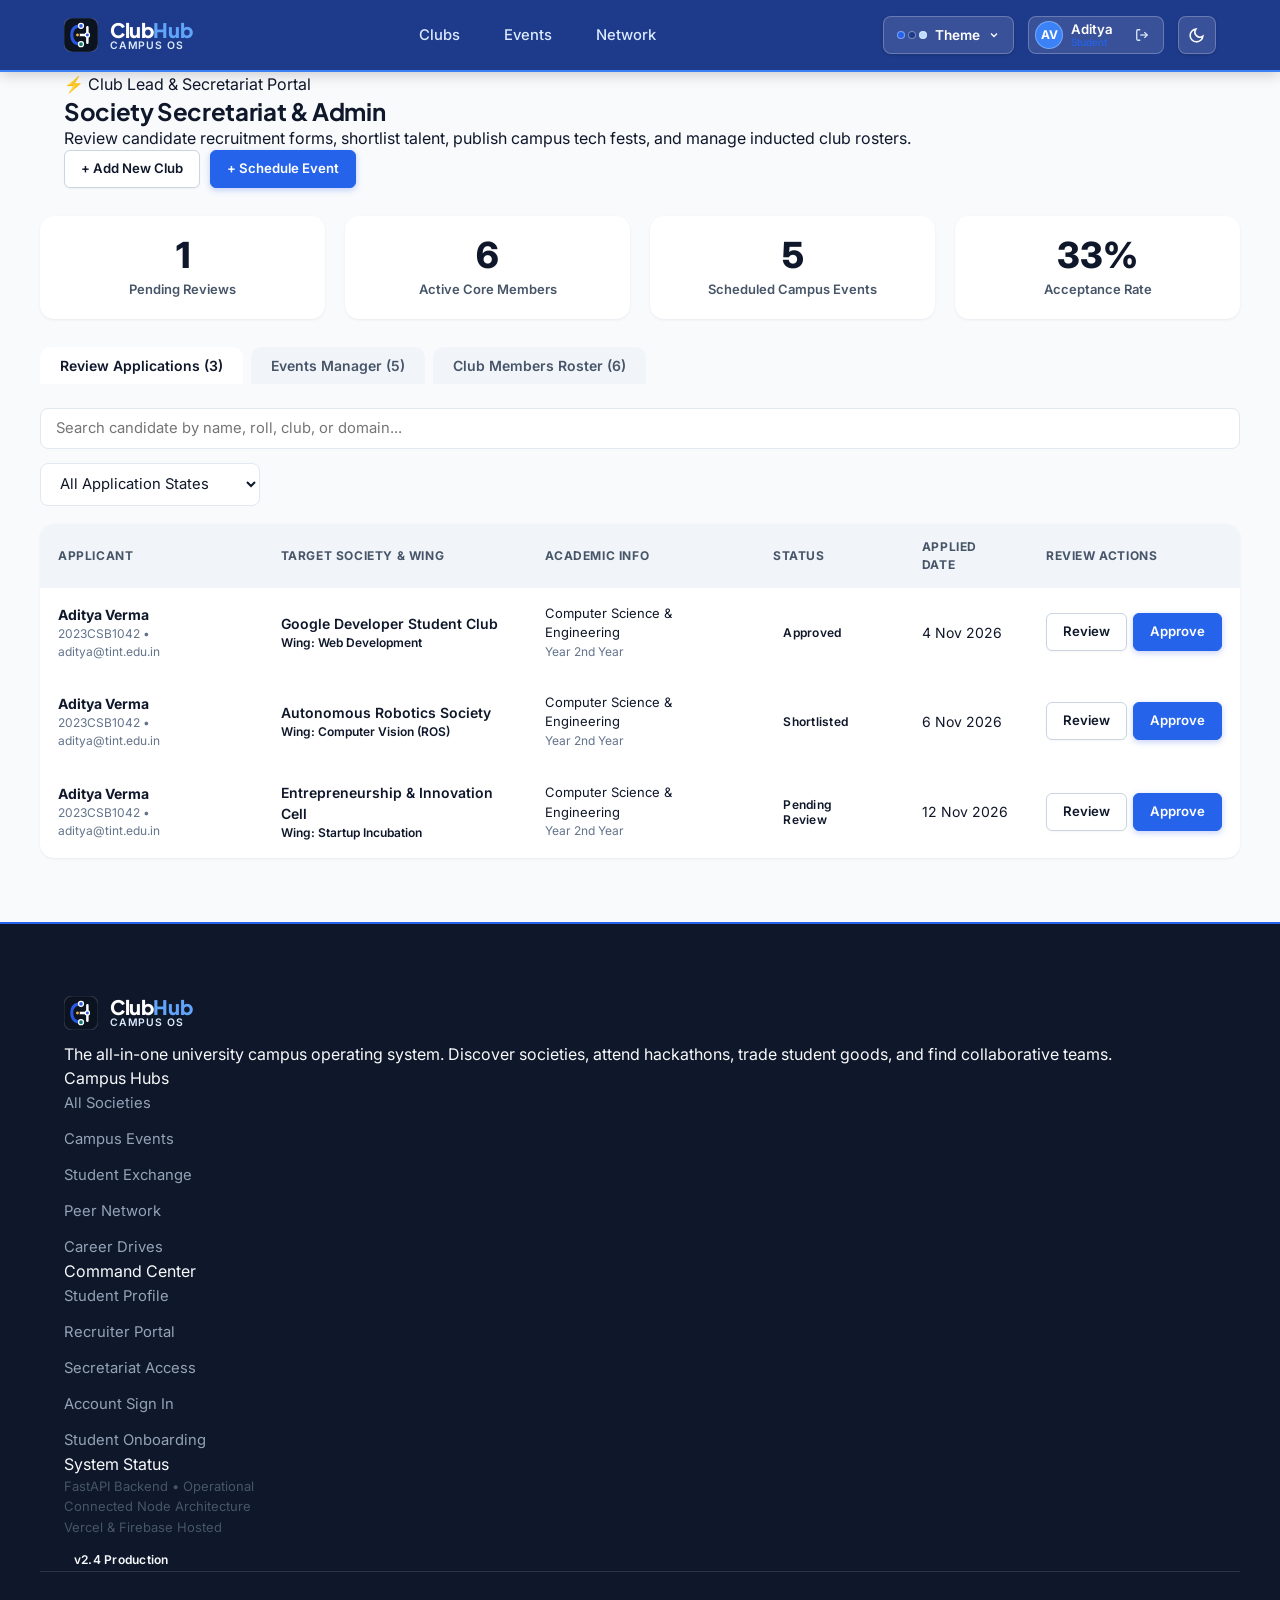
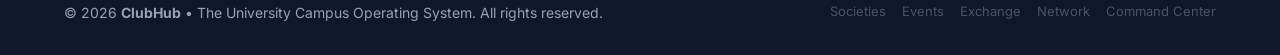
==== commit 8c27fa77: "style: refine navigation bar spacing, clean duplicate rules, and streamline header links" ====
--- a/admin.html
+++ b/admin.html
@@ -39,9 +39,7 @@
       <nav class="nav-links">
         <a href="clubs.html" class="nav-link">Clubs</a>
         <a href="events.html" class="nav-link">Events</a>
-        <a href="marketplace.html" class="nav-link">Marketplace</a>
         <a href="network.html" class="nav-link">Network</a>
-        <a href="recruiters.html" class="nav-link">Placements</a>
       </nav>
 
       <div class="nav-actions">
--- a/css/style.css
+++ b/css/style.css
@@ -360,14 +360,11 @@
   color: var(--header-nav-link, rgba(255, 255, 255, 0.75));
   margin-top: -1px;
 }
-  color: var(--header-nav-link, rgba(255, 255, 255, 0.8));
-  margin-top: -1px;
-}
 
 .nav-links {
   display: flex;
   align-items: center;
-  gap: 1.75rem;
+  gap: 2.25rem;
   list-style: none;
 }
 
@@ -722,7 +719,7 @@
     flex-direction: column;
     align-items: stretch;
     padding: 1.25rem 1.5rem;
-    gap: 0.5rem;
+    gap: 0.75rem;
     display: none;
     box-shadow: var(--shadow-xl);
   }
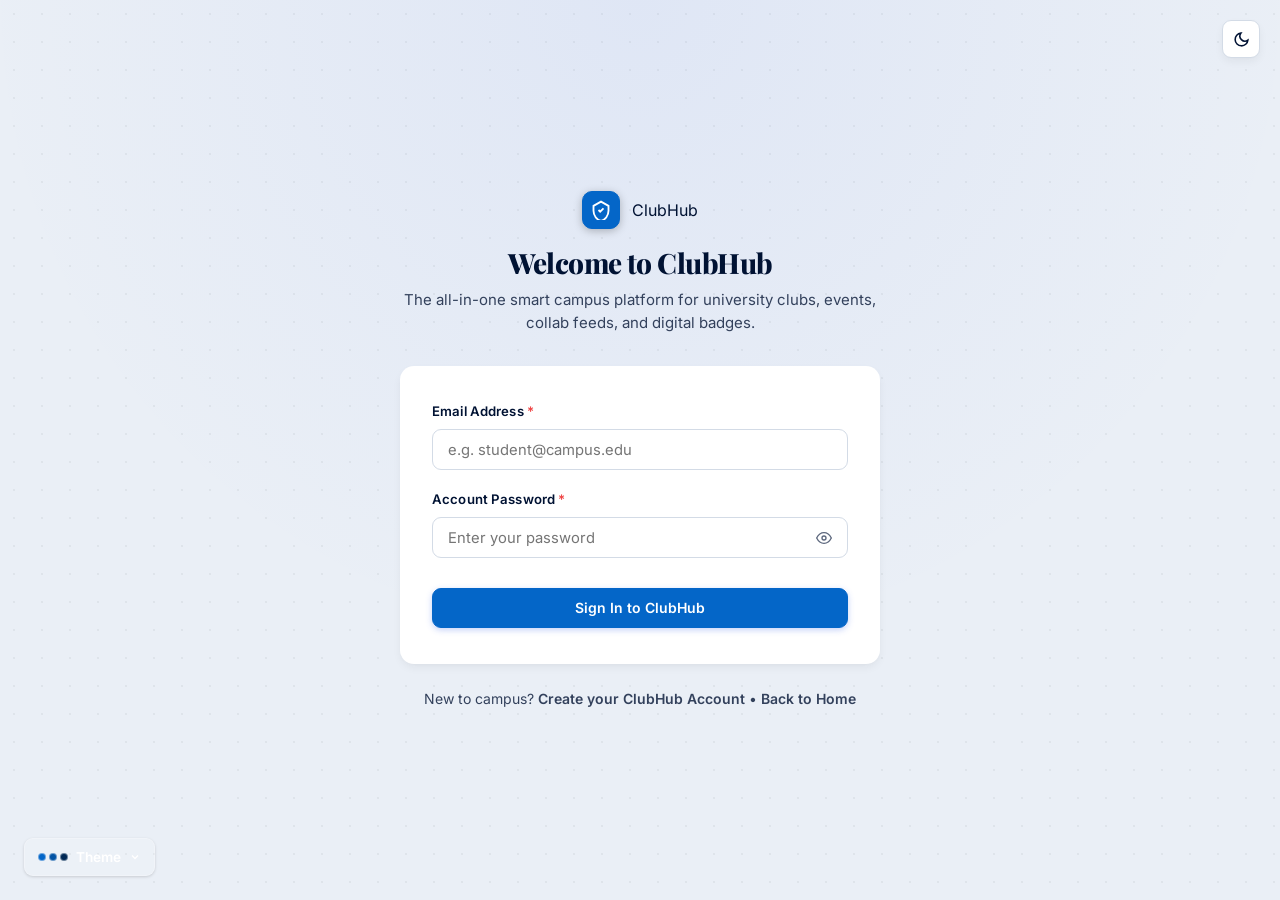
==== commit 58964250: "feat: complete overhaul - pure backend auth, club approval workflow, dynamic stats, indigo-steel the" ====
--- a/admin.html
+++ b/admin.html
@@ -3,14 +3,14 @@
 <head>
   <meta charset="UTF-8">
   <meta name="viewport" content="width=device-width, initial-scale=1.0">
-  <title>Collegiate Secretariat &amp; Admin | ClubHub</title>
+  <title>Club Admin Secretariat | ClubHub</title>
   <meta name="description" content="Collegiate society management portal. Review candidate applications, publish campus events, and manage inducted club members.">
 
   <!-- Anti-Flicker Theme & Palette Init -->
   <script>
     (function() {
       var savedTheme = localStorage.getItem("clubhub_theme_mode_v2") || "light";
-      var savedPalette = localStorage.getItem("clubhub_active_palette") || "default";
+      var savedPalette = localStorage.getItem("clubhub_active_palette") || "indigo-steel";
       document.documentElement.setAttribute("data-theme", savedTheme);
       document.documentElement.setAttribute("data-palette", savedPalette);
     })();
@@ -32,14 +32,21 @@
   <!-- GLOBAL NAVBAR -->
   <header class="navbar">
     <div class="nav-container">
-      <a href="index.html" class="nav-brand" aria-label="ClubHub Home">
-        <span class="brand-name">Club<span>Hub</span></span>
+      <a href="index.html" class="nav-brand">
+        <div class="brand-icon">
+          <svg viewBox="0 0 24 24" fill="none" stroke="currentColor" stroke-width="2.2">
+            <path d="M12 2L3 7v6c0 5.55 3.84 10.74 9 12 5.16-1.26 9-6.45 9-12V7l-9-5z"/>
+            <polyline points="9 12 11 14 15 10"/>
+          </svg>
+        </div>
+        <div class="brand-name">Club<span>Hub</span></div>
       </a>
 
       <nav class="nav-links">
         <a href="clubs.html" class="nav-link">Clubs</a>
         <a href="events.html" class="nav-link">Events</a>
         <a href="network.html" class="nav-link">Network</a>
+        <a href="dashboard.html" class="nav-link">Dashboard</a>
       </nav>
 
       <div class="nav-actions">
@@ -52,350 +59,286 @@
   </header>
 
   <!-- ADMIN HEADER -->
-  <section class="page-header">
-    <div class="container page-title-row">
-      <div>
-        <div class="page-category-eyebrow">⚡ Club Lead &amp; Secretariat Portal</div>
-        <h1 class="page-title">Society Secretariat &amp; Admin</h1>
-        <p class="page-description">
-          Review candidate recruitment forms, shortlist talent, publish campus tech fests, and manage inducted club rosters.
-        </p>
-      </div>
-      <div style="display: flex; gap: 10px; flex-wrap: wrap;">
-        <button type="button" id="open-add-club-btn" class="btn btn-outline btn-sm">
-          + Add New Club
+  <section class="admin-header">
+    <div class="container">
+      <div class="admin-header-row" style="display: flex; justify-content: space-between; align-items: flex-end; flex-wrap: wrap; gap: 20px;">
+        <div class="admin-title-box">
+          <div style="display: inline-flex; align-items: center; gap: 6px; padding: 4px 10px; background: var(--primary-light); border: 1px solid var(--primary-border); border-radius: var(--radius-full); font-size: 11px; font-weight: 700; color: var(--primary); margin-bottom: 8px;">
+            ⚡ CLUB LEAD &amp; COORDINATOR SECRETARIAT
+          </div>
+          <h1>Collegiate Society Secretariat</h1>
+          <p>Review candidate join requests, approve memberships, schedule events, and issue verifiable achievement credentials.</p>
+        </div>
+        <div class="admin-top-actions" style="display: flex; gap: 10px; flex-wrap: wrap;">
+          <button type="button" id="open-add-club-btn" class="btn btn-outline btn-sm">
+            + Charter New Club
+          </button>
+          <button type="button" id="open-create-event-btn" class="btn btn-cta btn-sm">
+            + Schedule Event
+          </button>
+        </div>
+      </div>
+    </div>
+  </section>
+
+  <main class="container" style="padding-bottom: 60px;">
+
+    <!-- NO CLUBS EMPTY STATE VIEW -->
+    <div id="admin-no-clubs-view" style="display: none; text-align: center; padding: 80px 20px; background: var(--bg-card); border: 1px solid var(--border); border-radius: var(--radius-card); margin-top: 24px;">
+      <div style="font-size: 48px; margin-bottom: 16px;">🏛️</div>
+      <h2 style="font-family: 'Plus Jakarta Sans', sans-serif; font-size: 22px; font-weight: 800; color: var(--text-main); margin-bottom: 8px;">
+        You are not currently an Admin of any Club
+      </h2>
+      <p style="color: var(--text-secondary); max-width: 480px; margin: 0 auto 24px; font-size: 14px;">
+        Charter a new campus society to automatically become its Coordinator and manage membership workflows!
+      </p>
+      <button type="button" id="empty-create-club-btn" class="btn btn-cta btn-lg">
+        + Charter a New Club
+      </button>
+    </div>
+
+    <!-- MAIN ADMIN DASHBOARD VIEW -->
+    <div id="admin-main-view">
+      
+      <!-- CLUB SELECTOR & RECRUITMENT TOOLBAR -->
+      <div style="display: flex; justify-content: space-between; align-items: center; flex-wrap: wrap; gap: 16px; margin: 24px 0 20px; padding: 16px 20px; background: var(--bg-card); border: 1px solid var(--border); border-radius: var(--radius-card);">
+        <div style="display: flex; align-items: center; gap: 12px; flex-wrap: wrap;">
+          <label for="admin-club-select" style="font-size: 13px; font-weight: 700; color: var(--text-main);">Active Society:</label>
+          <select id="admin-club-select" class="form-select" style="min-width: 240px; font-weight: 600;">
+            <!-- Injected by js/admin.js -->
+          </select>
+        </div>
+        <div>
+          <button type="button" id="toggle-recruitment-btn" class="btn btn-outline btn-sm">
+            Toggle Recruitment
+          </button>
+        </div>
+      </div>
+
+      <!-- METRIC STATS -->
+      <div class="admin-stats-grid" style="display: grid; grid-template-columns: repeat(3, 1fr); gap: 18px; margin-bottom: 28px;">
+        <div class="admin-stat-card">
+          <div class="admin-stat-num" id="admin-metric-apps" style="color: var(--warm-accent, #F59E0B);">0</div>
+          <div class="admin-stat-label">Pending Join Requests</div>
+        </div>
+        <div class="admin-stat-card">
+          <div class="admin-stat-num" id="admin-metric-members" style="color: var(--primary);">0</div>
+          <div class="admin-stat-label">Active Core Members</div>
+        </div>
+        <div class="admin-stat-card">
+          <div class="admin-stat-num" id="admin-metric-events">0</div>
+          <div class="admin-stat-label">Scheduled Campus Events</div>
+        </div>
+      </div>
+
+      <!-- TABS -->
+      <div class="admin-tabs" style="display: flex; gap: 8px; border-bottom: 1px solid var(--border); margin-bottom: 24px;">
+        <button class="admin-tab-btn active btn btn-outline btn-sm" data-tab="applications">
+          Review Join Requests (<span id="admin-tab-badge-apps">0</span>)
         </button>
-        <button type="button" id="open-create-event-btn" class="btn btn-primary btn-sm">
-          + Schedule Event
+        <button class="admin-tab-btn btn btn-outline btn-sm" data-tab="events">
+          Events Manager (<span id="admin-tab-badge-events">0</span>)
         </button>
-      </div>
-    </div>
-  </section>
-
-  <main class="container admin-main-content">
-
-    <!-- METRIC STATS -->
-    <div class="admin-stats-grid">
-      <div class="admin-stat-card">
-        <div class="admin-stat-num" id="admin-metric-apps">0</div>
-        <div class="admin-stat-label">Pending Reviews</div>
-      </div>
-      <div class="admin-stat-card">
-        <div class="admin-stat-num" id="admin-metric-members">0</div>
-        <div class="admin-stat-label">Active Core Members</div>
-      </div>
-      <div class="admin-stat-card">
-        <div class="admin-stat-num" id="admin-metric-events">0</div>
-        <div class="admin-stat-label">Scheduled Campus Events</div>
-      </div>
-      <div class="admin-stat-card">
-        <div class="admin-stat-num" id="admin-metric-rate" style="color: var(--primary-color);">0%</div>
-        <div class="admin-stat-label">Acceptance Rate</div>
-      </div>
-    </div>
-
-    <!-- TABS -->
-    <div class="admin-tabs-nav" role="tablist">
-      <button class="admin-tab-btn active" data-tab="applications">
-        Review Applications (<span id="admin-tab-badge-apps">0</span>)
-      </button>
-      <button class="admin-tab-btn" data-tab="events">
-        Events Manager (<span id="admin-tab-badge-events">0</span>)
-      </button>
-      <button class="admin-tab-btn" data-tab="members">
-        Club Members Roster (<span id="admin-tab-badge-members">0</span>)
-      </button>
-    </div>
-
-    <!-- PANE 1: APPLICATIONS -->
-    <div id="admin-pane-applications" class="admin-tab-pane">
-      <div class="admin-filter-bar">
-        <input type="text" id="admin-app-search" class="form-input" placeholder="Search candidate by name, roll, club, or domain..." autocomplete="off">
-        <select id="admin-app-status-filter" class="form-select" style="max-width: 220px;">
-          <option value="ALL">All Application States</option>
-          <option value="PENDING">Pending Review</option>
-          <option value="SHORTLISTED">Shortlisted</option>
-          <option value="APPROVED">Approved / Accepted</option>
-          <option value="REJECTED">Not Shortlisted</option>
-        </select>
-      </div>
-
-      <div class="admin-table-wrap">
-        <table class="admin-table">
-          <thead>
-            <tr>
-              <th>Applicant</th>
-              <th>Target Society &amp; Wing</th>
-              <th>Academic Info</th>
-              <th>Status</th>
-              <th>Applied Date</th>
-              <th>Review Actions</th>
-            </tr>
-          </thead>
-          <tbody id="admin-apps-tbody">
-            <!-- Injected by admin.js -->
-          </tbody>
-        </table>
-      </div>
-    </div>
-
-    <!-- PANE 2: EVENTS MANAGER -->
-    <div id="admin-pane-events" class="admin-tab-pane" style="display: none;">
-      <div class="admin-table-wrap">
-        <table class="admin-table">
-          <thead>
-            <tr>
-              <th>Event Title</th>
-              <th>Category</th>
-              <th>Date &amp; Venue</th>
-              <th>Confirmed RSVPs</th>
-              <th>Fee &amp; Prizes</th>
-              <th>Status</th>
-            </tr>
-          </thead>
-          <tbody id="admin-events-tbody">
-            <!-- Injected by admin.js -->
-          </tbody>
-        </table>
-      </div>
-    </div>
-
-    <!-- PANE 3: MEMBERS ROSTER -->
-    <div id="admin-pane-members" class="admin-tab-pane" style="display: none;">
-      <div class="admin-table-wrap">
-        <table class="admin-table">
-          <thead>
-            <tr>
-              <th>Member Name</th>
-              <th>Roll Number</th>
-              <th>Club &amp; Domain</th>
-              <th>Leadership Role</th>
-              <th>Joined Date</th>
-              <th>Status</th>
-            </tr>
-          </thead>
-          <tbody id="admin-members-tbody">
-            <!-- Injected by admin.js -->
-          </tbody>
-        </table>
-      </div>
+        <button class="admin-tab-btn btn btn-outline btn-sm" data-tab="members">
+          Club Members Roster (<span id="admin-tab-badge-members">0</span>)
+        </button>
+      </div>
+
+      <!-- PANE 1: APPLICATIONS -->
+      <div id="admin-pane-applications" class="admin-tab-pane">
+        <div style="background: var(--bg-card); border: 1px solid var(--border); border-radius: var(--radius-card); overflow-x: auto;">
+          <table class="admin-table" style="width: 100%; border-collapse: collapse;">
+            <thead>
+              <tr style="border-bottom: 1px solid var(--border); background: var(--bg-surface); text-align: left; font-size: 12px; color: var(--text-secondary);">
+                <th style="padding: 12px 16px;">Applicant</th>
+                <th style="padding: 12px 16px;">Department</th>
+                <th style="padding: 12px 16px;">Year</th>
+                <th style="padding: 12px 16px;">Date Applied</th>
+                <th style="padding: 12px 16px;">Motivation &amp; Skills</th>
+                <th style="padding: 12px 16px;">Actions</th>
+              </tr>
+            </thead>
+            <tbody id="admin-requests-tbody">
+              <!-- Injected by js/admin.js -->
+            </tbody>
+          </table>
+        </div>
+      </div>
+
+      <!-- PANE 2: EVENTS -->
+      <div id="admin-pane-events" class="admin-tab-pane" style="display: none;">
+        <div style="background: var(--bg-card); border: 1px solid var(--border); border-radius: var(--radius-card); overflow-x: auto;">
+          <table class="admin-table" style="width: 100%; border-collapse: collapse;">
+            <thead>
+              <tr style="border-bottom: 1px solid var(--border); background: var(--bg-surface); text-align: left; font-size: 12px; color: var(--text-secondary);">
+                <th style="padding: 12px 16px;">Event Title</th>
+                <th style="padding: 12px 16px;">Category</th>
+                <th style="padding: 12px 16px;">Date &amp; Time</th>
+                <th style="padding: 12px 16px;">Campus Location</th>
+                <th style="padding: 12px 16px;">Actions</th>
+              </tr>
+            </thead>
+            <tbody id="admin-events-tbody">
+              <!-- Injected by js/admin.js -->
+            </tbody>
+          </table>
+        </div>
+      </div>
+
+      <!-- PANE 3: MEMBERS -->
+      <div id="admin-pane-members" class="admin-tab-pane" style="display: none;">
+        <div style="background: var(--bg-card); border: 1px solid var(--border); border-radius: var(--radius-card); overflow-x: auto;">
+          <table class="admin-table" style="width: 100%; border-collapse: collapse;">
+            <thead>
+              <tr style="border-bottom: 1px solid var(--border); background: var(--bg-surface); text-align: left; font-size: 12px; color: var(--text-secondary);">
+                <th style="padding: 12px 16px;">Member Name</th>
+                <th style="padding: 12px 16px;">Email</th>
+                <th style="padding: 12px 16px;">Department</th>
+                <th style="padding: 12px 16px;">Inducted Date</th>
+                <th style="padding: 12px 16px;">Credentials</th>
+              </tr>
+            </thead>
+            <tbody id="admin-members-tbody">
+              <!-- Injected by js/admin.js -->
+            </tbody>
+          </table>
+        </div>
+      </div>
+
     </div>
 
   </main>
 
-  <!-- CREATE EVENT MODAL -->
-  <dialog id="create-event-modal" class="native-modal">
-    <div class="modal-inner" style="max-width: 580px;">
+  <!-- MODAL: ADD CLUB -->
+  <div id="add-club-modal" class="modal-overlay" style="display: none;">
+    <div class="modal-content" style="max-width: 520px;">
+      <div class="modal-header">
+        <h3 style="margin: 0; font-size: 18px; font-family: 'Plus Jakarta Sans', sans-serif;">Charter New Society</h3>
+        <button type="button" id="close-add-club-btn" class="modal-close">&times;</button>
+      </div>
+      <div class="modal-body">
+        <form id="add-club-form">
+          <div class="form-group" style="margin-bottom: 14px;">
+            <label class="form-label">Club Name <span class="required">*</span></label>
+            <input type="text" id="new-club-name" class="form-input" required placeholder="e.g. Cybersecurity &amp; Ethical Hacking Club">
+          </div>
+          <div class="form-group" style="margin-bottom: 14px;">
+            <label class="form-label">Category <span class="required">*</span></label>
+            <select id="new-club-category" class="form-select" required>
+              <option value="Technical" selected>Technical &amp; Coding</option>
+              <option value="Cultural">Cultural &amp; Arts</option>
+              <option value="Sports">Sports &amp; Athletics</option>
+              <option value="Literary">Literary &amp; Debating</option>
+              <option value="Social">Social &amp; Community</option>
+              <option value="Entrepreneurship">Entrepreneurship &amp; E-Cell</option>
+            </select>
+          </div>
+          <div class="form-group" style="margin-bottom: 14px;">
+            <label class="form-label">Description <span class="required">*</span></label>
+            <textarea id="new-club-desc" class="form-textarea" rows="3" required placeholder="Outline activities, workshops, and core vision..."></textarea>
+          </div>
+          <div class="form-group" style="margin-bottom: 20px;">
+            <label class="form-label">Cover Image URL (Optional)</label>
+            <input type="url" id="new-club-image" class="form-input" placeholder="https://images.unsplash.com/...">
+          </div>
+          <div style="display: flex; gap: 10px; justify-content: flex-end;">
+            <button type="button" class="btn btn-outline" onclick="document.getElementById('add-club-modal').style.display='none'">Cancel</button>
+            <button type="submit" class="btn btn-cta">Charter Society</button>
+          </div>
+        </form>
+      </div>
+    </div>
+  </div>
+
+  <!-- MODAL: CREATE EVENT -->
+  <div id="create-event-modal" class="modal-overlay" style="display: none;">
+    <div class="modal-content" style="max-width: 520px;">
+      <div class="modal-header">
+        <h3 style="margin: 0; font-size: 18px; font-family: 'Plus Jakarta Sans', sans-serif;">Schedule Campus Event</h3>
+        <button type="button" id="close-create-event-btn" class="modal-close">&times;</button>
+      </div>
+      <div class="modal-body">
+        <form id="create-event-form">
+          <div class="form-group" style="margin-bottom: 14px;">
+            <label class="form-label">Event Title <span class="required">*</span></label>
+            <input type="text" id="event-title-input" class="form-input" required placeholder="e.g. 24-Hour Winter Hackathon">
+          </div>
+          <div class="form-group" style="margin-bottom: 14px;">
+            <label class="form-label">Category <span class="required">*</span></label>
+            <select id="event-category-input" class="form-select" required>
+              <option value="Hackathon" selected>Hackathon</option>
+              <option value="Competition">Competition / Contest</option>
+              <option value="Workshop">Workshop &amp; Codelab</option>
+              <option value="Cultural">Cultural Fest &amp; Music</option>
+              <option value="Entrepreneurship">Entrepreneurship &amp; Pitch</option>
+            </select>
+          </div>
+          <div class="form-group" style="margin-bottom: 14px;">
+            <label class="form-label">Date &amp; Time <span class="required">*</span></label>
+            <input type="datetime-local" id="event-date-input" class="form-input" required>
+          </div>
+          <div class="form-group" style="margin-bottom: 14px;">
+            <label class="form-label">Venue / Location <span class="required">*</span></label>
+            <input type="text" id="event-location-input" class="form-input" required placeholder="e.g. Auditorium / Computer Lab 4">
+          </div>
+          <div class="form-group" style="margin-bottom: 20px;">
+            <label class="form-label">Event Description <span class="required">*</span></label>
+            <textarea id="event-desc-input" class="form-textarea" rows="3" required placeholder="Event agenda, eligibility, prizes..."></textarea>
+          </div>
+          <div style="display: flex; gap: 10px; justify-content: flex-end;">
+            <button type="button" class="btn btn-outline" onclick="document.getElementById('create-event-modal').style.display='none'">Cancel</button>
+            <button type="submit" class="btn btn-cta">Schedule Event</button>
+          </div>
+        </form>
+      </div>
+    </div>
+  </div>
+
+  <!-- MODAL: ISSUE BADGE -->
+  <div id="issue-badge-modal" class="modal-overlay" style="display: none;">
+    <div class="modal-content" style="max-width: 480px;">
       <div class="modal-header">
         <div>
-          <h3 class="modal-title">Schedule &amp; Publish Campus Event</h3>
-          <p class="modal-subtitle">Official Society Calendar Announcement</p>
-        </div>
-        <button id="close-create-event-modal" class="modal-close" aria-label="Close modal">&times;</button>
-      </div>
-      <div>
-        <form id="create-event-form" class="modal-body-form">
-          <div class="form-group">
-            <label class="form-label" for="event-title-input">Event Title <span class="required">*</span></label>
-            <input type="text" id="event-title-input" class="form-input" required placeholder="e.g. HackTINT 2026: 36h National Hackathon">
-          </div>
-
-          <div class="form-row">
-            <div class="form-group">
-              <label class="form-label" for="event-club-input">Organizing Club <span class="required">*</span></label>
-              <input type="text" id="event-club-input" class="form-input" required placeholder="e.g. Google Developer Student Club">
-            </div>
-            <div class="form-group">
-              <label class="form-label" for="event-type-input">Category <span class="required">*</span></label>
-              <select id="event-type-input" class="form-select" required>
-                <option value="Hackathon">Hackathon</option>
-                <option value="Competition">Robowars &amp; Contests</option>
-                <option value="Workshop">Workshop</option>
-                <option value="Cultural">Cultural</option>
-                <option value="Entrepreneurship">Entrepreneurship</option>
-              </select>
-            </div>
-          </div>
-
-          <div class="form-row">
-            <div class="form-group">
-              <label class="form-label" for="event-date-input">Date &amp; Time <span class="required">*</span></label>
-              <input type="datetime-local" id="event-date-input" class="form-input" required>
-            </div>
-            <div class="form-group">
-              <label class="form-label" for="event-venue-input">Campus Venue <span class="required">*</span></label>
-              <input type="text" id="event-venue-input" class="form-input" required placeholder="Main Auditorium">
-            </div>
-          </div>
-
-          <div class="form-row">
-            <div class="form-group">
-              <label class="form-label" for="event-fee-input">Registration Fee</label>
-              <input type="text" id="event-fee-input" class="form-input" placeholder="Free">
-            </div>
-            <div class="form-group">
-              <label class="form-label" for="event-prizes-input">Prize Pool</label>
-              <input type="text" id="event-prizes-input" class="form-input" placeholder="₹50,000 Cash Pool">
-            </div>
-          </div>
-
-          <div class="form-group">
-            <label class="form-label" for="event-desc-input">Description &amp; Rules</label>
-            <textarea id="event-desc-input" class="form-textarea" rows="3" placeholder="Overview of tracks, rules, and schedule..."></textarea>
-          </div>
-
-          <div class="modal-footer">
-            <button type="button" class="btn btn-outline" id="cancel-create-event-btn">Cancel</button>
-            <button type="submit" class="btn btn-primary">Publish to Campus</button>
+          <h3 style="margin: 0; font-size: 18px; font-family: 'Plus Jakarta Sans', sans-serif;">Award Verifiable Badge</h3>
+          <p id="badge-recipient-name" style="margin: 2px 0 0; font-size: 12px; color: var(--text-muted);"></p>
+        </div>
+        <button type="button" id="close-issue-badge-btn" class="modal-close">&times;</button>
+      </div>
+      <div class="modal-body">
+        <form id="issue-badge-form">
+          <div class="form-group" style="margin-bottom: 14px;">
+            <label class="form-label">Badge Title <span class="required">*</span></label>
+            <input type="text" id="badge-title-input" class="form-input" required placeholder="e.g. Outstanding Core Contributor">
+          </div>
+          <div class="form-group" style="margin-bottom: 20px;">
+            <label class="form-label">Achievement Description <span class="required">*</span></label>
+            <textarea id="badge-desc-input" class="form-textarea" rows="3" required placeholder="Detail the contributions or contest performance..."></textarea>
+          </div>
+          <div style="display: flex; gap: 10px; justify-content: flex-end;">
+            <button type="button" class="btn btn-outline" onclick="document.getElementById('issue-badge-modal').style.display='none'">Cancel</button>
+            <button type="submit" class="btn btn-cta">Issue Verifiable Badge</button>
           </div>
         </form>
       </div>
     </div>
-  </dialog>
-
-  <!-- ADD NEW CLUB MODAL -->
-  <dialog id="add-club-modal" class="native-modal">
-    <div class="modal-inner" style="max-width: 580px;">
-      <div class="modal-header">
-        <div>
-          <h3 class="modal-title">Register New Student Society</h3>
-          <p class="modal-subtitle">Add official chartered chapter to directory</p>
-        </div>
-        <button id="close-add-club-modal" class="modal-close" aria-label="Close modal">&times;</button>
-      </div>
-      <div>
-        <form id="add-club-form" class="modal-body-form">
-          <div class="form-row">
-            <div class="form-group">
-              <label class="form-label" for="new-club-name">Club Full Name <span class="required">*</span></label>
-              <input type="text" id="new-club-name" class="form-input" required placeholder="e.g. AI &amp; Quantum Society">
-            </div>
-            <div class="form-group">
-              <label class="form-label" for="new-club-acronym">Acronym <span class="required">*</span></label>
-              <input type="text" id="new-club-acronym" class="form-input" required placeholder="e.g. AQS">
-            </div>
-          </div>
-
-          <div class="form-row">
-            <div class="form-group">
-              <label class="form-label" for="new-club-category">Category <span class="required">*</span></label>
-              <select id="new-club-category" class="form-select" required>
-                <option value="Technical">Technical &amp; Coding</option>
-                <option value="Cultural">Cultural &amp; Arts</option>
-                <option value="Sports">Sports &amp; Athletics</option>
-                <option value="Literary">Literary &amp; Debating</option>
-                <option value="Social">Social &amp; Community</option>
-                <option value="Entrepreneurship">E-Cell &amp; Business</option>
-              </select>
-            </div>
-            <div class="form-group">
-              <label class="form-label" for="new-club-meeting">Meeting Info</label>
-              <input type="text" id="new-club-meeting" class="form-input" placeholder="Fridays at 5:00 PM | Tech Lab 2">
-            </div>
-          </div>
-
-          <div class="form-group">
-            <label class="form-label" for="new-club-tagline">Tagline <span class="required">*</span></label>
-            <input type="text" id="new-club-tagline" class="form-input" required placeholder="e.g. Exploring quantum frontiers and intelligent architectures.">
-          </div>
-
-          <div class="form-group">
-            <label class="form-label" for="new-club-desc">Detailed Description</label>
-            <textarea id="new-club-desc" class="form-textarea" rows="3" placeholder="Tell students about activities, workshops, and recruitment expectations..."></textarea>
-          </div>
-
-          <div class="form-group">
-            <label class="form-label" for="new-club-domains">Recruitment Wings (Comma separated) <span class="required">*</span></label>
-            <input type="text" id="new-club-domains" class="form-input" required placeholder="AI Research, Quantum Computing, Web Dev, PR &amp; Media">
-          </div>
-
-          <div class="modal-footer">
-            <button type="button" class="btn btn-outline" id="cancel-add-club-btn">Cancel</button>
-            <button type="submit" class="btn btn-primary">Register Society</button>
-          </div>
-        </form>
-      </div>
-    </div>
-  </dialog>
-
-  <!-- APPLICATION DETAIL MODAL -->
-  <dialog id="admin-app-detail-modal" class="native-modal">
-    <div class="modal-inner" style="max-width: 540px;">
-      <div class="modal-header">
-        <div>
-          <h3 id="admin-modal-applicant-name" class="modal-title">Applicant Review</h3>
-          <p class="modal-subtitle">Candidate screening &amp; decision logger</p>
-        </div>
-        <button id="admin-modal-close" class="modal-close" aria-label="Close modal">&times;</button>
-      </div>
-      <div id="admin-modal-applicant-body">
-        <!-- Injected by admin.js -->
-      </div>
-    </div>
-  </dialog>
-
-  <!-- ENTERPRISE FOOTER -->
+  </div>
+
+  <!-- FOOTER -->
   <footer class="footer">
-    <div class="container footer-content">
-      <div class="footer-col footer-col-brand">
-        <a href="index.html" class="nav-brand" style="margin-bottom: 12px; display: inline-flex;">
-          <span class="brand-name">Club<span>Hub</span></span>
-        </a>
-        <p class="footer-description">
-          The all-in-one university campus operating system. Discover societies, attend hackathons, trade student goods, and find collaborative teams.
-        </p>
-      </div>
-
-      <div class="footer-col">
-        <div class="footer-col-title">Campus Hubs</div>
-        <ul class="footer-links">
-          <li><a href="clubs.html">All Societies</a></li>
-          <li><a href="events.html">Campus Events</a></li>
-          <li><a href="marketplace.html">Student Exchange</a></li>
-          <li><a href="network.html">Peer Network</a></li>
-          <li><a href="recruiters.html">Career Drives</a></li>
-        </ul>
-      </div>
-
-      <div class="footer-col">
-        <div class="footer-col-title">Command Center</div>
-        <ul class="footer-links">
-          <li><a href="dashboard.html">Student Profile</a></li>
-          <li><a href="recruiter-dashboard.html">Recruiter Portal</a></li>
-          <li><a href="admin.html">Secretariat Access</a></li>
-          <li><a href="login.html">Account Sign In</a></li>
-          <li><a href="register.html">Student Onboarding</a></li>
-        </ul>
-      </div>
-
-      <div class="footer-col">
-        <div class="footer-col-title">System Status</div>
-        <p style="font-size: 13px; color: var(--text-secondary); line-height: 1.6; margin-bottom: 8px;">
-          FastAPI Backend &bull; Operational<br>
-          Connected Node Architecture<br>
-          Vercel &amp; Firebase Hosted
-        </p>
-        <span class="badge badge-teal" style="font-size: 12px; padding: 4px 10px;">v2.4 Production</span>
-      </div>
-    </div>
-
-    <div class="container footer-bottom">
-      <div>&copy; 2026 <strong>ClubHub</strong> &bull; The University Campus Operating System. All rights reserved.</div>
+    <div class="container footer-bottom" style="display: flex; justify-content: space-between; align-items: center; flex-wrap: wrap; gap: 16px; padding: 24px 0;">
+      <div>&copy; 2026 <strong>ClubHub</strong> &bull; The All-in-One Smart Campus Operating System</div>
       <div style="display: flex; gap: 16px; font-size: 13px;">
-        <a href="clubs.html" style="color: var(--text-secondary);">Societies</a>
+        <a href="clubs.html" style="color: var(--text-secondary);">Clubs</a>
         <a href="events.html" style="color: var(--text-secondary);">Events</a>
-        <a href="marketplace.html" style="color: var(--text-secondary);">Exchange</a>
         <a href="network.html" style="color: var(--text-secondary);">Network</a>
-        <a href="dashboard.html" style="color: var(--text-secondary);">Command Center</a>
+        <a href="dashboard.html" style="color: var(--text-secondary);">Dashboard</a>
       </div>
     </div>
   </footer>
 
   <!-- Scripts -->
-  <script src="js/icons.js"></script>
-  <script src="js/states.js"></script>
-  <script src="js/brand.js"></script>
   <script src="js/data.js"></script>
+  <script src="js/api.js"></script>
   <script src="js/storage.js"></script>
   <script src="js/palette.js"></script>
   <script src="js/common.js"></script>
--- a/css/style.css
+++ b/css/style.css
@@ -1,47 +1,49 @@
-/* css/style.css - ClubHub Campus Operating System Design System */
-
-@import url('https://fonts.googleapis.com/css2?family=Inter:wght@400;500;600;700&family=Plus+Jakarta+Sans:wght@500;600;700;800&display=swap');
+/* css/style.css - CampusClubs Burgundy Heritage Design System, Editorial Typography & Global Layout */
+
+@import url('https://fonts.googleapis.com/css2?family=Inter:wght@400;500;600;700&family=Playfair+Display:ital,wght@0,600;0,700;0,800;0,900;1,600;1,700&display=swap');
 
 :root {
   /* ============================================================
-     OFFICIAL BRAND PALETTE — Electric Cobalt & Midnight Navy
+     OFFICIAL BRAND PALETTE — Burgundy Heritage
      ============================================================ */
-  --primary: #2F5BE7;           /* Electric Cobalt */
-  --primary-hover: #2548C7;
-  --primary-light: rgba(47, 91, 231, 0.08);
-  --primary-border: rgba(47, 91, 231, 0.22);
-  --primary-glow: rgba(47, 91, 231, 0.25);
-
-  --navy: #0B1220;              /* Midnight Navy */
-  --navy-surface: #111A2E;
-  --navy-hover: #17223B;
-
-  /* Secondary Brand Accents */
-  --teal: #0F766E;              /* Deep Teal */
-  --teal-light: rgba(15, 118, 110, 0.1);
-  --teal-border: rgba(15, 118, 110, 0.25);
-
-  --amber: #F4B544;             /* Warm Amber */
-  --amber-light: rgba(244, 181, 68, 0.15);
-  --amber-border: rgba(244, 181, 68, 0.35);
-
-  /* Background Palette */
-  --bg-page: #F6F8FC;          /* Clean Campus Slate */
-  --bg-card: #FFFFFF;          /* Pure White Card */
-  --bg-surface: #EEF2F8;       /* Subtle Cool Surface */
-  --bg-surface-hover: #E3E9F3;
-
-  /* Typography Palette */
-  --text-main: #0B1220;         /* Midnight Navy Primary */
-  --text-secondary: #53627A;    /* Slate Secondary */
-  --text-muted: #718096;        /* Muted Text */
-  --text-light: #94A3B8;
-  --text-inverse: #FFFFFF;
+  /* Primary Brand */
+  --maroon: #641E32;           /* Royal Maroon */
+  --maroon-dark: #3B1422;      /* Deep Burgundy */
+  --maroon-hover: #3B1422;
+  --maroon-light: #F1E8E7;     /* Muted Rose */
+
+  --primary: #641E32;
+  --primary-hover: #3B1422;
+  --primary-light: #F1E8E7;
+  --primary-border: #D6C5B5;
+
+  /* Background Palette (Warm Ivory Dominates) */
+  --bg-page: #FAF7F0;          /* Warm Ivory */
+  --bg-card: #FFFFFF;          /* Pure White */
+  --bg-surface: #F5EFEB;       /* Subtle Warm Ivory Surface */
+  --bg-surface-hover: #EDE4DC;
+
+  /* Gold & Champagne Accents */
+  --gold: #C5A15B;             /* Antique Gold */
+  --gold-hover: #AF8845;
+  --gold-light: #FBF7EE;
+  --gold-border: #E8D9B9;
+  --champagne: #E8D9B9;        /* Champagne */
+  --muted-rose: #F1E8E7;       /* Muted Rose */
+
+  /* Neutral Typography Palette */
+  --charcoal: #292524;         /* Charcoal Primary Text */
+  --text-main: #292524;
+  --text-secondary: #78716C;   /* Secondary Text */
+  --text-muted: #78716C;
+  --text-light: #A8A29E;
+  --text-inverse: #FAF7F0;
 
   /* Borders & Dividers */
-  --border: #E4E9F1;           /* Standard Border */
-  --border-strong: #CBD5E1;    /* Strong Border */
-  --border-focus: #2F5BE7;
+  --border: #E8DFD2;           /* Official Border */
+  --border-champagne: #E8D9B9;
+  --border-hover: #D6C5B5;
+  --border-focus: #C5A15B;
 
   /* Semantic Action Palette */
   --success: #15803D;
@@ -59,36 +61,26 @@
   --danger-bg: #FEF2F2;
   --danger-border: #FECACA;
 
-  --info: #2563EB;
-  --info-hover: #1D4ED8;
+  --info: #1D4ED8;
   --info-bg: #EFF6FF;
   --info-border: #BFDBFE;
 
-  /* Header & Footer Custom Properties */
-  --header-bg: #0B1220;
-  --header-border: #1E293B;
-  --header-text: #FFFFFF;
-  --header-nav-link: rgba(255, 255, 255, 0.85);
-  --header-nav-link-hover: #FFFFFF;
-  --footer-bg: #0B1220;
-  --footer-border: #1E293B;
-
   /* Typography Fonts */
-  --font-heading: 'Plus Jakarta Sans', -apple-system, BlinkMacSystemFont, "Segoe UI", Roboto, sans-serif;
+  --font-heading: 'Playfair Display', Georgia, 'Times New Roman', serif;
   --font-body: 'Inter', -apple-system, BlinkMacSystemFont, "Segoe UI", Roboto, sans-serif;
 
-  /* Elevation Shadows */
-  --shadow-xs: 0 1px 2px 0 rgba(11, 18, 32, 0.04);
-  --shadow-sm: 0 1px 3px 0 rgba(11, 18, 32, 0.06), 0 1px 2px -1px rgba(11, 18, 32, 0.04);
-  --shadow-md: 0 4px 12px -1px rgba(11, 18, 32, 0.06), 0 2px 4px -2px rgba(11, 18, 32, 0.03);
-  --shadow-lg: 0 10px 24px -3px rgba(11, 18, 32, 0.08), 0 4px 6px -4px rgba(11, 18, 32, 0.03);
-  --shadow-xl: 0 20px 28px -5px rgba(11, 18, 32, 0.1), 0 8px 10px -6px rgba(11, 18, 32, 0.04);
-  --shadow-card-hover: 0 12px 32px -4px rgba(47, 91, 231, 0.15), 0 4px 8px -2px rgba(11, 18, 32, 0.06);
-
-  /* Geometry */
+  /* Elevation Shadows (Warm, refined collegiate SaaS) */
+  --shadow-xs: 0 1px 2px 0 rgba(41, 37, 36, 0.04);
+  --shadow-sm: 0 1px 3px 0 rgba(41, 37, 36, 0.06), 0 1px 2px -1px rgba(41, 37, 36, 0.04);
+  --shadow-md: 0 4px 10px -1px rgba(41, 37, 36, 0.06), 0 2px 4px -2px rgba(41, 37, 36, 0.03);
+  --shadow-lg: 0 10px 20px -3px rgba(41, 37, 36, 0.07), 0 4px 6px -4px rgba(41, 37, 36, 0.03);
+  --shadow-xl: 0 20px 25px -5px rgba(59, 20, 34, 0.09), 0 8px 10px -6px rgba(41, 37, 36, 0.04);
+  --shadow-card-hover: 0 12px 28px -4px rgba(62, 20, 34, 0.12), 0 4px 8px -2px rgba(197, 161, 91, 0.1);
+
+  /* Geometry: 12–16px card radius, 8–10px button radius */
   --radius-xs: 4px;
   --radius-sm: 6px;
-  --radius-btn: 8px;
+  --radius-btn: 9px;
   --radius-md: 10px;
   --radius-card: 14px;
   --radius-lg: 16px;
@@ -98,39 +90,48 @@
   --container-max: 1200px;
   --navbar-height: 72px;
 
-  /* Transitions */
+  /* Transitions (160ms - 240ms) */
   --transition-fast: 160ms cubic-bezier(0.4, 0, 0.2, 1);
   --transition-normal: 220ms cubic-bezier(0.4, 0, 0.2, 1);
 }
 
 /* ============================================================
-   DARK THEME (Midnight Navy Enterprise Mode)
+   DARK THEME (Warm Deep Burgundy Night Mode)
    ============================================================ */
 [data-theme="dark"] {
-  --primary: #4F75F2;
-  --primary-hover: #6B8CF6;
-  --primary-light: rgba(79, 117, 242, 0.16);
-  --primary-border: rgba(79, 117, 242, 0.35);
-
-  --bg-page: #0B1220;
-  --bg-card: #111A2E;
-  --bg-surface: #17223B;
-  --bg-surface-hover: #1E2D4D;
-
-  --text-main: #FFFFFF;
-  --text-secondary: #94A3B8;
-  --text-muted: #64748B;
-  --text-light: #475569;
-  --text-inverse: #0B1220;
-
-  --border: #1E293B;
-  --border-strong: #334155;
-  --border-focus: #4F75F2;
-
-  --header-bg: #0B1220;
-  --header-border: #1E293B;
-  --footer-bg: #060A12;
-  --footer-border: #1E293B;
+  --maroon: #D14F6E;
+  --maroon-dark: #A83A54;
+  --maroon-hover: #E26A86;
+  --maroon-light: rgba(100, 30, 50, 0.4);
+
+  --primary: #D14F6E;
+  --primary-hover: #E26A86;
+  --primary-light: rgba(209, 79, 110, 0.16);
+  --primary-border: rgba(209, 79, 110, 0.35);
+
+  --bg-page: #181315;          /* Deep Burgundy Charcoal */
+  --bg-card: #231B1E;          /* Rich Charcoal Card */
+  --bg-surface: #2E2428;       /* Warm Surface */
+  --bg-surface-hover: #3B2E33;
+
+  --gold: #D6B26B;             /* Antique Gold Accent */
+  --gold-hover: #E5C37E;
+  --gold-light: rgba(214, 178, 107, 0.15);
+  --gold-border: rgba(214, 178, 107, 0.35);
+  --champagne: #CDBBA2;
+  --muted-rose: rgba(241, 232, 231, 0.12);
+
+  --charcoal: #FAF7F0;
+  --text-main: #FAF7F0;
+  --text-secondary: #B5A8A3;
+  --text-muted: #B5A8A3;
+  --text-light: #8A7E79;
+  --text-inverse: #181315;
+
+  --border: #3E3036;
+  --border-champagne: #4D3C43;
+  --border-hover: #5D4952;
+  --border-focus: #D6B26B;
 
   --success-bg: rgba(21, 128, 61, 0.2);
   --success-border: rgba(21, 128, 61, 0.4);
@@ -196,12 +197,6 @@
   cursor: pointer;
   border: none;
   background: none;
-}
-
-/* Base Accessibility Focus Outline */
-:focus-visible {
-  outline: 2px solid var(--primary);
-  outline-offset: 2px;
 }
 
 /* Container Constraint: Exactly 1200px */
@@ -321,33 +316,44 @@
   align-items: center;
   gap: 0.75rem;
   font-family: var(--font-heading);
+  font-size: 1.35rem;
+  font-weight: 800;
+  color: var(--header-text, #FFFFFF);
+  letter-spacing: -0.01em;
   text-decoration: none;
   flex-shrink: 0;
 }
 
-.brand-icon-wrap {
-  display: flex;
+.brand-icon {
+  width: 38px;
+  height: 38px;
+  background: var(--header-border, var(--primary));
+  border: 1.5px solid var(--header-border, var(--primary));
+  color: #FFFFFF;
+  border-radius: 10px;
+  display: inline-flex;
   align-items: center;
   justify-content: center;
+  box-shadow: 0 2px 8px rgba(0, 0, 0, 0.25);
   flex-shrink: 0;
 }
 
-.brand-text {
-  display: flex;
-  flex-direction: column;
-  line-height: 1.1;
-}
-
-.brand-title {
+.brand-icon svg {
+  width: 20px;
+  height: 20px;
+  display: block;
+  stroke: currentColor;
+}
+
+.brand-text, .brand-name {
+  line-height: 1.15;
+  color: var(--header-text, #FFFFFF);
   font-family: 'Plus Jakarta Sans', sans-serif;
-  font-size: 1.25rem;
   font-weight: 800;
-  color: var(--header-text, #FFFFFF);
-  letter-spacing: -0.02em;
-}
-
-.brand-accent {
-  color: #60A5FA;
+}
+
+.brand-text span, .brand-name span {
+  color: var(--header-border, var(--primary-light));
 }
 
 .brand-sub {
@@ -356,15 +362,15 @@
   font-size: 0.65rem;
   font-weight: 600;
   text-transform: uppercase;
-  letter-spacing: 0.08em;
-  color: var(--header-nav-link, rgba(255, 255, 255, 0.75));
+  letter-spacing: 0.1em;
+  color: var(--header-nav-link, rgba(255, 255, 255, 0.8));
   margin-top: -1px;
 }
 
 .nav-links {
   display: flex;
   align-items: center;
-  gap: 2.25rem;
+  gap: 1.75rem;
   list-style: none;
 }
 
@@ -719,7 +725,7 @@
     flex-direction: column;
     align-items: stretch;
     padding: 1.25rem 1.5rem;
-    gap: 0.75rem;
+    gap: 0.5rem;
     display: none;
     box-shadow: var(--shadow-xl);
   }
@@ -861,7 +867,7 @@
   opacity: 1;
 }
 
-/* Metadata row icons across all cards (Events, Recruiters, Clubs, Details) */
+/* Metadata row icons across all cards (Events, Clubs, Details) */
 .event-detail-item svg,
 .job-meta-row svg,
 .club-meta-item svg,
--- a/css/palette.css
+++ b/css/palette.css
@@ -1,4 +1,184 @@
 /* css/palette.css - Live Color Palettes & Palette Switcher UI */
+
+/* ============================================================
+   INDIGO STEEL SPECTRUM (DEFAULT CAMPUS THEME)
+   ============================================================ */
+:root,
+:root[data-palette="indigo-steel"],
+:root[data-palette="default"] {
+  --primary: #4F46E5;
+  --primary-hover: #4338CA;
+  --primary-light: rgba(79, 70, 229, 0.12);
+  --primary-border: #818CF8;
+
+  --deep-indigo: #1E1B4B;
+  --maroon: #4F46E5;
+  --maroon-dark: #1E1B4B;
+  --maroon-hover: #4338CA;
+
+  --bg-page: #F8FAFC;
+  --bg-card: #FFFFFF;
+  --bg-surface: #F1F5F9;
+  --bg-surface-hover: #E2E8F0;
+
+  --text-main: #0F172A;
+  --text-secondary: #64748B;
+  --text-muted: #64748B;
+  --steel-text: #64748B;
+
+  --border: #E2E8F0;
+  --border-focus: #4F46E5;
+
+  /* Warm accent (Main CTAs: Join Club, Register, Approve) */
+  --warm-accent: #F59E0B;
+  --warm-accent-hover: #D97706;
+  --coral-accent: #F97316;
+
+  /* Status Colors */
+  --status-member: #10B981;
+  --status-pending: #F59E0B;
+  --status-rejected: #EF4444;
+
+  --success: #10B981;
+  --warning: #F59E0B;
+  --danger: #EF4444;
+
+  /* Header & Footer */
+  --header-bg: #1E1B4B;
+  --header-border: rgba(255, 255, 255, 0.12);
+  --header-text: #FFFFFF;
+  --header-nav-link: #CBD5E1;
+  --header-nav-link-hover: #FFFFFF;
+  --footer-bg: #1E1B4B;
+  --footer-border: rgba(255, 255, 255, 0.12);
+  --footer-text: #FFFFFF;
+  --footer-muted: #94A3B8;
+}
+
+:root[data-theme="dark"],
+:root[data-palette="indigo-steel"][data-theme="dark"],
+:root[data-palette="default"][data-theme="dark"] {
+  --primary: #818CF8;
+  --primary-hover: #A5B4FC;
+  --primary-light: rgba(99, 102, 241, 0.2);
+  --primary-border: #6366F1;
+
+  --bg-page: #0F172A;
+  --bg-card: #1E293B;
+  --bg-surface: #1E1B4B;
+  --bg-surface-hover: #312E81;
+
+  --text-main: #F8FAFC;
+  --text-secondary: #94A3B8;
+  --text-muted: #94A3B8;
+  --steel-text: #94A3B8;
+
+  --border: #334155;
+  --border-focus: #818CF8;
+
+  --header-bg: #0F172A;
+  --header-border: #334155;
+  --footer-bg: #0F172A;
+  --footer-border: #334155;
+}
+
+/* Warm Action CTA Buttons (Join Club, Register, Approve) */
+.btn-cta, .btn-warm, .btn-join-club {
+  background: linear-gradient(135deg, #F59E0B 0%, #F97316 100%) !important;
+  color: #FFFFFF !important;
+  border: none !important;
+  font-weight: 700 !important;
+  box-shadow: 0 4px 12px rgba(245, 158, 11, 0.3) !important;
+  transition: all var(--transition-fast) !important;
+}
+.btn-cta:hover, .btn-warm:hover, .btn-join-club:hover {
+  background: linear-gradient(135deg, #D97706 0%, #EA580C 100%) !important;
+  box-shadow: 0 6px 16px rgba(245, 158, 11, 0.45) !important;
+  transform: translateY(-2px);
+}
+
+/* Status Badges */
+.badge-status-member, .badge-status-approved {
+  background: rgba(16, 185, 129, 0.15) !important;
+  color: #10B981 !important;
+  border: 1px solid rgba(16, 185, 129, 0.35) !important;
+  font-weight: 700 !important;
+}
+.badge-status-pending {
+  background: rgba(245, 158, 11, 0.15) !important;
+  color: #F59E0B !important;
+  border: 1px solid rgba(245, 158, 11, 0.35) !important;
+  font-weight: 700 !important;
+}
+.badge-status-rejected {
+  background: rgba(239, 68, 68, 0.15) !important;
+  color: #EF4444 !important;
+  border: 1px solid rgba(239, 68, 68, 0.35) !important;
+  font-weight: 700 !important;
+}
+
+/* Subtle indigo-to-violet gradient on hero heading and navbar */
+.hero-gradient-title {
+  background: linear-gradient(135deg, #1E1B4B 0%, #4F46E5 50%, #7C3AED 100%);
+  -webkit-background-clip: text;
+  -webkit-text-fill-color: transparent;
+}
+:root[data-theme="dark"] .hero-gradient-title {
+  background: linear-gradient(135deg, #FFFFFF 0%, #818CF8 50%, #C084FC 100%);
+  -webkit-background-clip: text;
+  -webkit-text-fill-color: transparent;
+}
+
+/* Navbar Spectrum Feel */
+.navbar {
+  background: linear-gradient(135deg, #1E1B4B 0%, #312E81 50%, #4338CA 100%) !important;
+  border-bottom: 1px solid rgba(255, 255, 255, 0.12) !important;
+}
+.navbar .brand-name {
+  color: #FFFFFF !important;
+}
+.navbar .brand-name span {
+  color: #F59E0B !important;
+}
+.navbar .nav-link {
+  color: #CBD5E1 !important;
+}
+.navbar .nav-link:hover, .navbar .nav-link.active {
+  color: #FFFFFF !important;
+  background: rgba(255, 255, 255, 0.14) !important;
+}
+
+/* Category Tags with Distinct Colors */
+.tag-tech, .badge-category-technical, [data-category="Technical"] {
+  background: rgba(79, 70, 229, 0.12) !important;
+  color: #4F46E5 !important;
+  border: 1px solid rgba(79, 70, 229, 0.3) !important;
+}
+.tag-cultural, .badge-category-cultural, [data-category="Cultural"] {
+  background: rgba(168, 85, 247, 0.12) !important;
+  color: #9333EA !important;
+  border: 1px solid rgba(168, 85, 247, 0.3) !important;
+}
+.tag-sports, .badge-category-sports, [data-category="Sports"] {
+  background: rgba(16, 185, 129, 0.12) !important;
+  color: #059669 !important;
+  border: 1px solid rgba(16, 185, 129, 0.3) !important;
+}
+.tag-literary, .badge-category-literary, [data-category="Literary"] {
+  background: rgba(14, 165, 233, 0.12) !important;
+  color: #0284C7 !important;
+  border: 1px solid rgba(14, 165, 233, 0.3) !important;
+}
+.tag-social, .badge-category-social, [data-category="Social"] {
+  background: rgba(244, 63, 94, 0.12) !important;
+  color: #E11D48 !important;
+  border: 1px solid rgba(244, 63, 94, 0.3) !important;
+}
+.tag-ecell, .badge-category-entrepreneurship, [data-category="Entrepreneurship"] {
+  background: rgba(245, 158, 11, 0.12) !important;
+  color: #D97706 !important;
+  border: 1px solid rgba(245, 158, 11, 0.3) !important;
+}
 
 /* 1. Olive & Earthy (eff1ed - 373d20 - 717744 - bcbd8b - 766153) */
 :root[data-palette="olive-earthy"] {
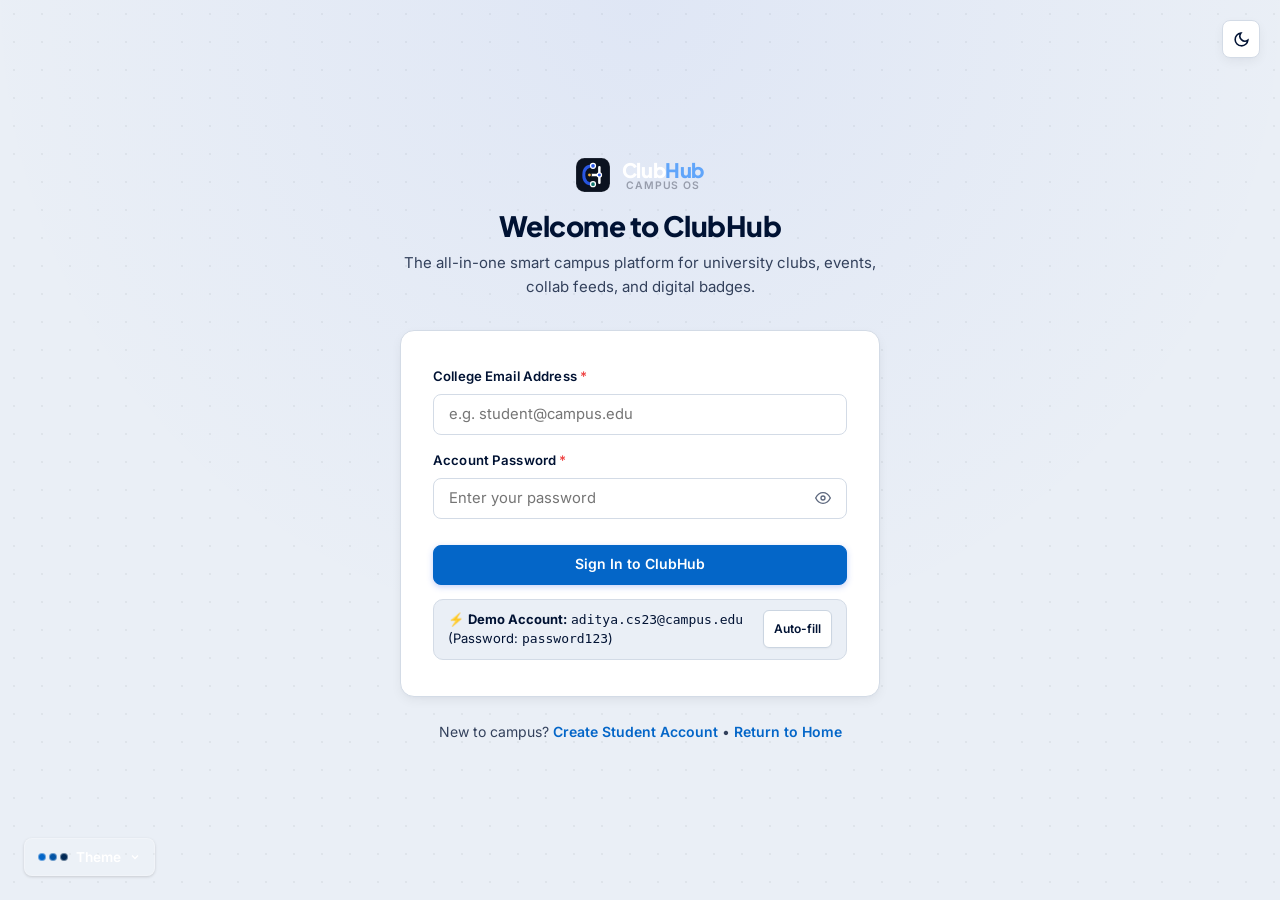
==== commit 8c13f79a: "merge: integrate remote branch and finalize pure backend overhaul" ====
--- a/admin.html
+++ b/admin.html
@@ -3,7 +3,7 @@
 <head>
   <meta charset="UTF-8">
   <meta name="viewport" content="width=device-width, initial-scale=1.0">
-  <title>Club Admin Secretariat | ClubHub</title>
+  <title>Collegiate Secretariat &amp; Admin | ClubHub</title>
   <meta name="description" content="Collegiate society management portal. Review candidate applications, publish campus events, and manage inducted club members.">
 
   <!-- Anti-Flicker Theme & Palette Init -->
@@ -32,14 +32,8 @@
   <!-- GLOBAL NAVBAR -->
   <header class="navbar">
     <div class="nav-container">
-      <a href="index.html" class="nav-brand">
-        <div class="brand-icon">
-          <svg viewBox="0 0 24 24" fill="none" stroke="currentColor" stroke-width="2.2">
-            <path d="M12 2L3 7v6c0 5.55 3.84 10.74 9 12 5.16-1.26 9-6.45 9-12V7l-9-5z"/>
-            <polyline points="9 12 11 14 15 10"/>
-          </svg>
-        </div>
-        <div class="brand-name">Club<span>Hub</span></div>
+      <a href="index.html" class="nav-brand" aria-label="ClubHub Home">
+        <span class="brand-name">Club<span>Hub</span></span>
       </a>
 
       <nav class="nav-links">
@@ -81,7 +75,7 @@
     </div>
   </section>
 
-  <main class="container" style="padding-bottom: 60px;">
+  <main class="container admin-main-content">
 
     <!-- NO CLUBS EMPTY STATE VIEW -->
     <div id="admin-no-clubs-view" style="display: none; text-align: center; padding: 80px 20px; background: var(--bg-card); border: 1px solid var(--border); border-radius: var(--radius-card); margin-top: 24px;">
@@ -292,7 +286,7 @@
         </form>
       </div>
     </div>
-  </div>
+  </dialog>
 
   <!-- MODAL: ISSUE BADGE -->
   <div id="issue-badge-modal" class="modal-overlay" style="display: none;">
@@ -321,14 +315,57 @@
         </form>
       </div>
     </div>
-  </div>
+  </dialog>
 
   <!-- FOOTER -->
   <footer class="footer">
-    <div class="container footer-bottom" style="display: flex; justify-content: space-between; align-items: center; flex-wrap: wrap; gap: 16px; padding: 24px 0;">
-      <div>&copy; 2026 <strong>ClubHub</strong> &bull; The All-in-One Smart Campus Operating System</div>
+    <div class="container footer-content">
+      <div class="footer-col footer-col-brand">
+        <a href="index.html" class="nav-brand" style="margin-bottom: 12px; display: inline-flex;">
+          <span class="brand-name">Club<span>Hub</span></span>
+        </a>
+        <p class="footer-description">
+          The all-in-one university campus operating system. Discover societies, attend hackathons, trade student goods, and find collaborative teams.
+        </p>
+      </div>
+
+      <div class="footer-col">
+        <div class="footer-col-title">Campus Hubs</div>
+        <ul class="footer-links">
+          <li><a href="clubs.html">All Societies</a></li>
+          <li><a href="events.html">Campus Events</a></li>
+          <li><a href="marketplace.html">Student Exchange</a></li>
+          <li><a href="network.html">Peer Network</a></li>
+          <li><a href="recruiters.html">Career Drives</a></li>
+        </ul>
+      </div>
+
+      <div class="footer-col">
+        <div class="footer-col-title">Command Center</div>
+        <ul class="footer-links">
+          <li><a href="dashboard.html">Student Profile</a></li>
+          <li><a href="recruiter-dashboard.html">Recruiter Portal</a></li>
+          <li><a href="admin.html">Secretariat Access</a></li>
+          <li><a href="login.html">Account Sign In</a></li>
+          <li><a href="register.html">Student Onboarding</a></li>
+        </ul>
+      </div>
+
+      <div class="footer-col">
+        <div class="footer-col-title">System Status</div>
+        <p style="font-size: 13px; color: var(--text-secondary); line-height: 1.6; margin-bottom: 8px;">
+          FastAPI Backend &bull; Operational<br>
+          Connected Node Architecture<br>
+          Vercel &amp; Firebase Hosted
+        </p>
+        <span class="badge badge-teal" style="font-size: 12px; padding: 4px 10px;">v2.4 Production</span>
+      </div>
+    </div>
+
+    <div class="container footer-bottom">
+      <div>&copy; 2026 <strong>ClubHub</strong> &bull; The University Campus Operating System. All rights reserved.</div>
       <div style="display: flex; gap: 16px; font-size: 13px;">
-        <a href="clubs.html" style="color: var(--text-secondary);">Clubs</a>
+        <a href="clubs.html" style="color: var(--text-secondary);">Societies</a>
         <a href="events.html" style="color: var(--text-secondary);">Events</a>
         <a href="network.html" style="color: var(--text-secondary);">Network</a>
         <a href="dashboard.html" style="color: var(--text-secondary);">Dashboard</a>
@@ -337,6 +374,9 @@
   </footer>
 
   <!-- Scripts -->
+  <script src="js/icons.js"></script>
+  <script src="js/states.js"></script>
+  <script src="js/brand.js"></script>
   <script src="js/data.js"></script>
   <script src="js/api.js"></script>
   <script src="js/storage.js"></script>
--- a/css/style.css
+++ b/css/style.css
@@ -1,49 +1,50 @@
-/* css/style.css - CampusClubs Burgundy Heritage Design System, Editorial Typography & Global Layout */
-
-@import url('https://fonts.googleapis.com/css2?family=Inter:wght@400;500;600;700&family=Playfair+Display:ital,wght@0,600;0,700;0,800;0,900;1,600;1,700&display=swap');
+/* css/style.css - ClubHub Campus Operating System Design System */
+
+@import url('https://fonts.googleapis.com/css2?family=Inter:wght@400;500;600;700&family=Plus+Jakarta+Sans:wght@500;600;700;800&display=swap');
 
 :root {
   /* ============================================================
-     OFFICIAL BRAND PALETTE — Burgundy Heritage
+     OFFICIAL BRAND PALETTE — Electric Cobalt & Midnight Navy
      ============================================================ */
-  /* Primary Brand */
-  --maroon: #641E32;           /* Royal Maroon */
-  --maroon-dark: #3B1422;      /* Deep Burgundy */
-  --maroon-hover: #3B1422;
-  --maroon-light: #F1E8E7;     /* Muted Rose */
-
-  --primary: #641E32;
-  --primary-hover: #3B1422;
-  --primary-light: #F1E8E7;
-  --primary-border: #D6C5B5;
-
-  /* Background Palette (Warm Ivory Dominates) */
-  --bg-page: #FAF7F0;          /* Warm Ivory */
-  --bg-card: #FFFFFF;          /* Pure White */
-  --bg-surface: #F5EFEB;       /* Subtle Warm Ivory Surface */
-  --bg-surface-hover: #EDE4DC;
-
-  /* Gold & Champagne Accents */
-  --gold: #C5A15B;             /* Antique Gold */
-  --gold-hover: #AF8845;
-  --gold-light: #FBF7EE;
-  --gold-border: #E8D9B9;
-  --champagne: #E8D9B9;        /* Champagne */
-  --muted-rose: #F1E8E7;       /* Muted Rose */
-
-  /* Neutral Typography Palette */
-  --charcoal: #292524;         /* Charcoal Primary Text */
-  --text-main: #292524;
-  --text-secondary: #78716C;   /* Secondary Text */
-  --text-muted: #78716C;
-  --text-light: #A8A29E;
-  --text-inverse: #FAF7F0;
+  --primary: #2F5BE7;           /* Electric Cobalt */
+  --primary-color: var(--primary);
+  --primary-hover: #2548C7;
+  --primary-light: rgba(47, 91, 231, 0.08);
+  --primary-border: rgba(47, 91, 231, 0.22);
+  --primary-glow: rgba(47, 91, 231, 0.25);
+
+  --navy: #0B1220;              /* Midnight Navy */
+  --navy-surface: #111A2E;
+  --navy-hover: #17223B;
+
+  /* Secondary Brand Accents */
+  --teal: #0F766E;              /* Deep Teal */
+  --teal-light: rgba(15, 118, 110, 0.1);
+  --teal-border: rgba(15, 118, 110, 0.25);
+
+  --amber: #F4B544;             /* Warm Amber */
+  --amber-light: rgba(244, 181, 68, 0.15);
+  --amber-border: rgba(244, 181, 68, 0.35);
+
+  /* Background Palette */
+  --bg-page: #F6F8FC;          /* Clean Campus Slate */
+  --bg-card: #FFFFFF;          /* Pure White Card */
+  --bg-surface: #EEF2F8;       /* Subtle Cool Surface */
+  --bg-surface-hover: #E3E9F3;
+
+  /* Typography Palette */
+  --text-main: #0B1220;         /* Midnight Navy Primary */
+  --text-primary: var(--text-main);
+  --text-secondary: #53627A;    /* Slate Secondary */
+  --text-muted: #718096;        /* Muted Text */
+  --text-light: #94A3B8;
+  --text-inverse: #FFFFFF;
 
   /* Borders & Dividers */
-  --border: #E8DFD2;           /* Official Border */
-  --border-champagne: #E8D9B9;
-  --border-hover: #D6C5B5;
-  --border-focus: #C5A15B;
+  --border: #E4E9F1;           /* Standard Border */
+  --border-color: var(--border);
+  --border-strong: #CBD5E1;    /* Strong Border */
+  --border-focus: #2F5BE7;
 
   /* Semantic Action Palette */
   --success: #15803D;
@@ -61,26 +62,36 @@
   --danger-bg: #FEF2F2;
   --danger-border: #FECACA;
 
-  --info: #1D4ED8;
+  --info: #2563EB;
+  --info-hover: #1D4ED8;
   --info-bg: #EFF6FF;
   --info-border: #BFDBFE;
 
+  /* Header & Footer Custom Properties */
+  --header-bg: #0B1220;
+  --header-border: #1E293B;
+  --header-text: #FFFFFF;
+  --header-nav-link: rgba(255, 255, 255, 0.85);
+  --header-nav-link-hover: #FFFFFF;
+  --footer-bg: #0B1220;
+  --footer-border: #1E293B;
+
   /* Typography Fonts */
-  --font-heading: 'Playfair Display', Georgia, 'Times New Roman', serif;
+  --font-heading: 'Plus Jakarta Sans', -apple-system, BlinkMacSystemFont, "Segoe UI", Roboto, sans-serif;
   --font-body: 'Inter', -apple-system, BlinkMacSystemFont, "Segoe UI", Roboto, sans-serif;
 
-  /* Elevation Shadows (Warm, refined collegiate SaaS) */
-  --shadow-xs: 0 1px 2px 0 rgba(41, 37, 36, 0.04);
-  --shadow-sm: 0 1px 3px 0 rgba(41, 37, 36, 0.06), 0 1px 2px -1px rgba(41, 37, 36, 0.04);
-  --shadow-md: 0 4px 10px -1px rgba(41, 37, 36, 0.06), 0 2px 4px -2px rgba(41, 37, 36, 0.03);
-  --shadow-lg: 0 10px 20px -3px rgba(41, 37, 36, 0.07), 0 4px 6px -4px rgba(41, 37, 36, 0.03);
-  --shadow-xl: 0 20px 25px -5px rgba(59, 20, 34, 0.09), 0 8px 10px -6px rgba(41, 37, 36, 0.04);
-  --shadow-card-hover: 0 12px 28px -4px rgba(62, 20, 34, 0.12), 0 4px 8px -2px rgba(197, 161, 91, 0.1);
-
-  /* Geometry: 12–16px card radius, 8–10px button radius */
+  /* Elevation Shadows */
+  --shadow-xs: 0 1px 2px 0 rgba(11, 18, 32, 0.04);
+  --shadow-sm: 0 1px 3px 0 rgba(11, 18, 32, 0.06), 0 1px 2px -1px rgba(11, 18, 32, 0.04);
+  --shadow-md: 0 4px 12px -1px rgba(11, 18, 32, 0.06), 0 2px 4px -2px rgba(11, 18, 32, 0.03);
+  --shadow-lg: 0 10px 24px -3px rgba(11, 18, 32, 0.08), 0 4px 6px -4px rgba(11, 18, 32, 0.03);
+  --shadow-xl: 0 20px 28px -5px rgba(11, 18, 32, 0.1), 0 8px 10px -6px rgba(11, 18, 32, 0.04);
+  --shadow-card-hover: 0 12px 32px -4px rgba(47, 91, 231, 0.15), 0 4px 8px -2px rgba(11, 18, 32, 0.06);
+
+  /* Geometry */
   --radius-xs: 4px;
   --radius-sm: 6px;
-  --radius-btn: 9px;
+  --radius-btn: 8px;
   --radius-md: 10px;
   --radius-card: 14px;
   --radius-lg: 16px;
@@ -90,48 +101,42 @@
   --container-max: 1200px;
   --navbar-height: 72px;
 
-  /* Transitions (160ms - 240ms) */
+  /* Transitions */
   --transition-fast: 160ms cubic-bezier(0.4, 0, 0.2, 1);
   --transition-normal: 220ms cubic-bezier(0.4, 0, 0.2, 1);
 }
 
 /* ============================================================
-   DARK THEME (Warm Deep Burgundy Night Mode)
+   DARK THEME (Midnight Navy Enterprise Mode)
    ============================================================ */
 [data-theme="dark"] {
-  --maroon: #D14F6E;
-  --maroon-dark: #A83A54;
-  --maroon-hover: #E26A86;
-  --maroon-light: rgba(100, 30, 50, 0.4);
-
-  --primary: #D14F6E;
-  --primary-hover: #E26A86;
-  --primary-light: rgba(209, 79, 110, 0.16);
-  --primary-border: rgba(209, 79, 110, 0.35);
-
-  --bg-page: #181315;          /* Deep Burgundy Charcoal */
-  --bg-card: #231B1E;          /* Rich Charcoal Card */
-  --bg-surface: #2E2428;       /* Warm Surface */
-  --bg-surface-hover: #3B2E33;
-
-  --gold: #D6B26B;             /* Antique Gold Accent */
-  --gold-hover: #E5C37E;
-  --gold-light: rgba(214, 178, 107, 0.15);
-  --gold-border: rgba(214, 178, 107, 0.35);
-  --champagne: #CDBBA2;
-  --muted-rose: rgba(241, 232, 231, 0.12);
-
-  --charcoal: #FAF7F0;
-  --text-main: #FAF7F0;
-  --text-secondary: #B5A8A3;
-  --text-muted: #B5A8A3;
-  --text-light: #8A7E79;
-  --text-inverse: #181315;
-
-  --border: #3E3036;
-  --border-champagne: #4D3C43;
-  --border-hover: #5D4952;
-  --border-focus: #D6B26B;
+  --primary: #4F75F2;
+  --primary-color: var(--primary);
+  --primary-hover: #6B8CF6;
+  --primary-light: rgba(79, 117, 242, 0.16);
+  --primary-border: rgba(79, 117, 242, 0.35);
+
+  --bg-page: #0B1220;
+  --bg-card: #111A2E;
+  --bg-surface: #17223B;
+  --bg-surface-hover: #1E2D4D;
+
+  --text-main: #FFFFFF;
+  --text-primary: var(--text-main);
+  --text-secondary: #94A3B8;
+  --text-muted: #64748B;
+  --text-light: #475569;
+  --text-inverse: #0B1220;
+
+  --border: #1E293B;
+  --border-color: var(--border);
+  --border-strong: #334155;
+  --border-focus: #4F75F2;
+
+  --header-bg: #0B1220;
+  --header-border: #1E293B;
+  --footer-bg: #060A12;
+  --footer-border: #1E293B;
 
   --success-bg: rgba(21, 128, 61, 0.2);
   --success-border: rgba(21, 128, 61, 0.4);
@@ -197,6 +202,25 @@
   cursor: pointer;
   border: none;
   background: none;
+}
+
+/* Screen reader only utility - visually hidden but accessible */
+.sr-only {
+  position: absolute !important;
+  width: 1px !important;
+  height: 1px !important;
+  padding: 0 !important;
+  margin: -1px !important;
+  overflow: hidden !important;
+  clip: rect(0, 0, 0, 0) !important;
+  white-space: nowrap !important;
+  border: 0 !important;
+}
+
+/* Base Accessibility Focus Outline */
+:focus-visible {
+  outline: 2px solid var(--primary);
+  outline-offset: 2px;
 }
 
 /* Container Constraint: Exactly 1200px */
@@ -316,44 +340,33 @@
   align-items: center;
   gap: 0.75rem;
   font-family: var(--font-heading);
-  font-size: 1.35rem;
+  text-decoration: none;
+  flex-shrink: 0;
+}
+
+.brand-icon-wrap {
+  display: flex;
+  align-items: center;
+  justify-content: center;
+  flex-shrink: 0;
+}
+
+.brand-text {
+  display: flex;
+  flex-direction: column;
+  line-height: 1.1;
+}
+
+.brand-title {
+  font-family: 'Plus Jakarta Sans', sans-serif;
+  font-size: 1.25rem;
   font-weight: 800;
   color: var(--header-text, #FFFFFF);
-  letter-spacing: -0.01em;
-  text-decoration: none;
-  flex-shrink: 0;
-}
-
-.brand-icon {
-  width: 38px;
-  height: 38px;
-  background: var(--header-border, var(--primary));
-  border: 1.5px solid var(--header-border, var(--primary));
-  color: #FFFFFF;
-  border-radius: 10px;
-  display: inline-flex;
-  align-items: center;
-  justify-content: center;
-  box-shadow: 0 2px 8px rgba(0, 0, 0, 0.25);
-  flex-shrink: 0;
-}
-
-.brand-icon svg {
-  width: 20px;
-  height: 20px;
-  display: block;
-  stroke: currentColor;
-}
-
-.brand-text, .brand-name {
-  line-height: 1.15;
-  color: var(--header-text, #FFFFFF);
-  font-family: 'Plus Jakarta Sans', sans-serif;
-  font-weight: 800;
-}
-
-.brand-text span, .brand-name span {
-  color: var(--header-border, var(--primary-light));
+  letter-spacing: -0.02em;
+}
+
+.brand-accent {
+  color: #60A5FA;
 }
 
 .brand-sub {
@@ -362,15 +375,15 @@
   font-size: 0.65rem;
   font-weight: 600;
   text-transform: uppercase;
-  letter-spacing: 0.1em;
-  color: var(--header-nav-link, rgba(255, 255, 255, 0.8));
+  letter-spacing: 0.08em;
+  color: var(--header-nav-link, rgba(255, 255, 255, 0.75));
   margin-top: -1px;
 }
 
 .nav-links {
   display: flex;
   align-items: center;
-  gap: 1.75rem;
+  gap: 2.25rem;
   list-style: none;
 }
 
@@ -725,7 +738,7 @@
     flex-direction: column;
     align-items: stretch;
     padding: 1.25rem 1.5rem;
-    gap: 0.5rem;
+    gap: 0.75rem;
     display: none;
     box-shadow: var(--shadow-xl);
   }
@@ -951,3 +964,47 @@
   stroke: currentColor;
 }
 
+/* Active chips and bookmarks click-state protection */
+.category-chip.active,
+.events-chip.active,
+.mkt-chip.active,
+.net-chip.active {
+  background: var(--primary) !important;
+  border-color: var(--primary) !important;
+  color: #FFFFFF !important;
+}
+
+.category-chip.active svg,
+.events-chip.active svg,
+.mkt-chip.active svg,
+.net-chip.active svg {
+  stroke: #FFFFFF !important;
+  color: #FFFFFF !important;
+}
+
+.bookmark-btn.saved,
+.club-card-bookmark-btn.saved {
+  background: var(--primary) !important;
+  border-color: var(--primary) !important;
+  color: #FFFFFF !important;
+}
+
+.bookmark-btn.saved svg,
+.club-card-bookmark-btn.saved svg {
+  fill: #FFFFFF !important;
+  stroke: #FFFFFF !important;
+  color: #FFFFFF !important;
+}
+
+.social-link-icon:active,
+.social-link-icon:focus {
+  color: var(--primary) !important;
+  background: var(--primary-light) !important;
+}
+
+.social-link-icon:active svg,
+.social-link-icon:focus svg {
+  stroke: var(--primary) !important;
+  color: var(--primary) !important;
+}
+
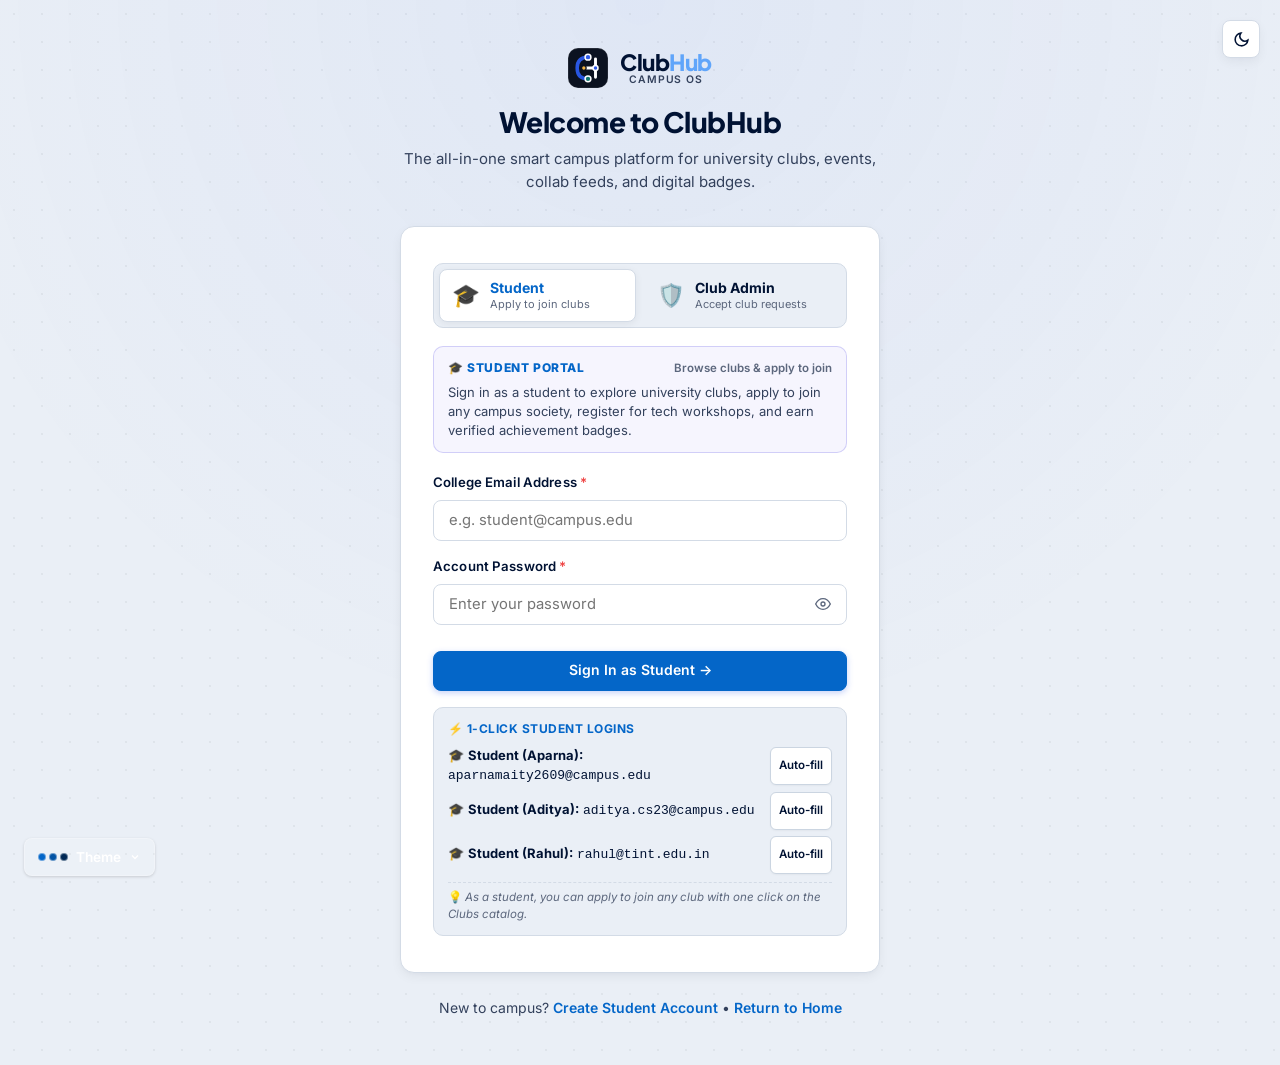
==== commit d60a4c7f: "feat(ui): place dashboard section before explore clubs across landing page, suite cards, and navigat" ====
--- a/admin.html
+++ b/admin.html
@@ -37,10 +37,10 @@
       </a>
 
       <nav class="nav-links">
-        <a href="clubs.html" class="nav-link">Clubs</a>
+        <a href="dashboard.html" class="nav-link">Dashboard</a>
+        <a href="clubs.html" class="nav-link">Explore Clubs</a>
         <a href="events.html" class="nav-link">Events</a>
         <a href="network.html" class="nav-link">Network</a>
-        <a href="dashboard.html" class="nav-link">Dashboard</a>
       </nav>
 
       <div class="nav-actions">
@@ -365,10 +365,10 @@
     <div class="container footer-bottom">
       <div>&copy; 2026 <strong>ClubHub</strong> &bull; The University Campus Operating System. All rights reserved.</div>
       <div style="display: flex; gap: 16px; font-size: 13px;">
-        <a href="clubs.html" style="color: var(--text-secondary);">Societies</a>
+        <a href="dashboard.html" style="color: var(--text-secondary);">Dashboard</a>
+        <a href="clubs.html" style="color: var(--text-secondary);">Explore Clubs</a>
         <a href="events.html" style="color: var(--text-secondary);">Events</a>
         <a href="network.html" style="color: var(--text-secondary);">Network</a>
-        <a href="dashboard.html" style="color: var(--text-secondary);">Dashboard</a>
       </div>
     </div>
   </footer>
--- a/css/style.css
+++ b/css/style.css
@@ -1,6 +1,6 @@
 /* css/style.css - ClubHub Campus Operating System Design System */
 
-@import url('https://fonts.googleapis.com/css2?family=Inter:wght@400;500;600;700&family=Plus+Jakarta+Sans:wght@500;600;700;800&display=swap');
+@import url('https://fonts.googleapis.com/css2?family=Inter:wght@400;500;600;700&family=Plus+Jakarta+Sans:wght@500;600;700;800&family=Space+Grotesk:wght@600;700;800&family=Outfit:wght@700;800;900&display=swap');
 
 :root {
   /* ============================================================
@@ -107,49 +107,52 @@
 }
 
 /* ============================================================
-   DARK THEME (Midnight Navy Enterprise Mode)
+   DARK THEME (Humanized Modern Collegiate Mode)
    ============================================================ */
 [data-theme="dark"] {
-  --primary: #4F75F2;
+  --primary: #6366F1;
   --primary-color: var(--primary);
-  --primary-hover: #6B8CF6;
-  --primary-light: rgba(79, 117, 242, 0.16);
-  --primary-border: rgba(79, 117, 242, 0.35);
-
-  --bg-page: #0B1220;
-  --bg-card: #111A2E;
-  --bg-surface: #17223B;
-  --bg-surface-hover: #1E2D4D;
-
-  --text-main: #FFFFFF;
+  --primary-hover: #818CF8;
+  --primary-light: rgba(99, 102, 241, 0.15);
+  --primary-border: rgba(99, 102, 241, 0.4);
+
+  --bg-page: #0B0F17;
+  --bg-card: #131B2A;
+  --bg-surface: #1A2336;
+  --bg-surface-hover: #222E46;
+
+  --text-main: #F1F5F9;
   --text-primary: var(--text-main);
   --text-secondary: #94A3B8;
   --text-muted: #64748B;
   --text-light: #475569;
-  --text-inverse: #0B1220;
-
-  --border: #1E293B;
+  --text-inverse: #0B0F17;
+
+  --border: rgba(255, 255, 255, 0.08);
   --border-color: var(--border);
-  --border-strong: #334155;
-  --border-focus: #4F75F2;
-
-  --header-bg: #0B1220;
-  --header-border: #1E293B;
-  --footer-bg: #060A12;
-  --footer-border: #1E293B;
-
-  --success-bg: rgba(21, 128, 61, 0.2);
-  --success-border: rgba(21, 128, 61, 0.4);
-  --warning-bg: rgba(180, 83, 9, 0.2);
-  --warning-border: rgba(180, 83, 9, 0.4);
-  --danger-bg: rgba(185, 28, 28, 0.2);
-  --danger-border: rgba(185, 28, 28, 0.4);
+  --border-strong: rgba(255, 255, 255, 0.16);
+  --border-focus: #6366F1;
+
+  --header-bg: rgba(11, 15, 23, 0.88);
+  --header-border: rgba(255, 255, 255, 0.08);
+  --footer-bg: #080C14;
+  --footer-border: rgba(255, 255, 255, 0.08);
+
+  --success: #34D399;
+  --success-bg: rgba(16, 185, 129, 0.12);
+  --success-border: rgba(16, 185, 129, 0.28);
+  --warning: #FBBF24;
+  --warning-bg: rgba(245, 158, 11, 0.12);
+  --warning-border: rgba(245, 158, 11, 0.28);
+  --danger: #F87171;
+  --danger-bg: rgba(239, 68, 68, 0.12);
+  --danger-border: rgba(239, 68, 68, 0.28);
 
   --shadow-xs: 0 1px 2px 0 rgba(0, 0, 0, 0.4);
   --shadow-sm: 0 1px 3px 0 rgba(0, 0, 0, 0.45);
   --shadow-md: 0 4px 10px 0 rgba(0, 0, 0, 0.5);
   --shadow-lg: 0 10px 20px 0 rgba(0, 0, 0, 0.55);
-  --shadow-card-hover: 0 12px 28px -4px rgba(0, 0, 0, 0.65);
+  --shadow-card-hover: 0 12px 28px -4px rgba(0, 0, 0, 0.65), 0 0 0 1px rgba(255, 255, 255, 0.08);
 }
 
 /* ============================================================
--- a/css/palette.css
+++ b/css/palette.css
@@ -58,28 +58,28 @@
 :root[data-theme="dark"],
 :root[data-palette="indigo-steel"][data-theme="dark"],
 :root[data-palette="default"][data-theme="dark"] {
-  --primary: #818CF8;
-  --primary-hover: #A5B4FC;
-  --primary-light: rgba(99, 102, 241, 0.2);
-  --primary-border: #6366F1;
-
-  --bg-page: #0F172A;
-  --bg-card: #1E293B;
-  --bg-surface: #1E1B4B;
-  --bg-surface-hover: #312E81;
-
-  --text-main: #F8FAFC;
+  --primary: #6366F1;
+  --primary-hover: #818CF8;
+  --primary-light: rgba(99, 102, 241, 0.15);
+  --primary-border: rgba(99, 102, 241, 0.4);
+
+  --bg-page: #0B0F17;
+  --bg-card: #131B2A;
+  --bg-surface: #1A2336;
+  --bg-surface-hover: #222E46;
+
+  --text-main: #F1F5F9;
   --text-secondary: #94A3B8;
-  --text-muted: #94A3B8;
+  --text-muted: #64748B;
   --steel-text: #94A3B8;
 
-  --border: #334155;
-  --border-focus: #818CF8;
-
-  --header-bg: #0F172A;
-  --header-border: #334155;
-  --footer-bg: #0F172A;
-  --footer-border: #334155;
+  --border: rgba(255, 255, 255, 0.08);
+  --border-focus: #6366F1;
+
+  --header-bg: rgba(11, 15, 23, 0.88);
+  --header-border: rgba(255, 255, 255, 0.08);
+  --footer-bg: #080C14;
+  --footer-border: rgba(255, 255, 255, 0.08);
 }
 
 /* Warm Action CTA Buttons (Join Club, Register, Approve) */
@@ -124,7 +124,7 @@
   -webkit-text-fill-color: transparent;
 }
 :root[data-theme="dark"] .hero-gradient-title {
-  background: linear-gradient(135deg, #FFFFFF 0%, #818CF8 50%, #C084FC 100%);
+  background: linear-gradient(180deg, #FFFFFF 0%, #E2E8F0 100%);
   -webkit-background-clip: text;
   -webkit-text-fill-color: transparent;
 }
--- a/css/components.css
+++ b/css/components.css
@@ -535,70 +535,306 @@
   margin-top: 0.25rem;
 }
 
-/* Modal System */
+/* ============================================================
+   MODAL SYSTEM (CENTERED, ULTRA-STYLISH, THEME-ADAPTIVE)
+   Supports both <dialog class="native-modal"> and <div class="modal-overlay">
+   ============================================================ */
+.modal-overlay {
+  position: fixed !important;
+  inset: 0 !important;
+  z-index: 9999 !important;
+  background: rgba(11, 18, 32, 0.68) !important;
+  backdrop-filter: blur(8px) !important;
+  -webkit-backdrop-filter: blur(8px) !important;
+  display: flex !important;
+  align-items: center !important;
+  justify-content: center !important;
+  padding: 16px !important;
+  animation: modalBackdropFadeIn 0.2s ease forwards;
+}
+
+.modal-overlay[style*="display: none"],
+.modal-overlay[style*="display:none"] {
+  display: none !important;
+}
+
+.modal-overlay .modal-content,
+.modal-overlay .modal-inner,
+dialog.native-modal,
 dialog.modal {
-  border: 1px solid var(--border-champagne);
-  border-radius: var(--radius-lg);
+  position: relative;
+  border: 1px solid var(--border);
+  border-radius: 24px;
   padding: 0;
-  max-width: 580px;
-  width: 90%;
-  background: #FFFFFF;
-  box-shadow: var(--shadow-xl);
-  margin: auto;
-}
-
+  max-width: 520px;
+  width: min(92vw, 520px);
+  max-height: min(90vh, 800px);
+  background: var(--bg-card);
+  color: var(--text-main);
+  box-shadow: 0 25px 60px -15px rgba(0, 0, 0, 0.45), 0 0 0 1px var(--border);
+  overflow-y: auto;
+  overflow-x: hidden;
+  animation: modalScaleIn 0.24s cubic-bezier(0.16, 1, 0.3, 1) forwards;
+}
+
+dialog.native-modal,
+dialog.modal {
+  position: fixed !important;
+  inset: 0 !important;
+  margin: auto !important;
+  z-index: 9999;
+}
+
+dialog:not([open]) {
+  display: none !important;
+}
+
+#create-event-modal,
+#add-club-modal,
+#admin-app-detail-modal,
+#create-event-modal .modal-content {
+  max-width: 600px;
+  width: min(94vw, 600px);
+}
+
+@keyframes modalScaleIn {
+  from {
+    opacity: 0;
+    transform: scale(0.92) translateY(12px);
+  }
+  to {
+    opacity: 1;
+    transform: scale(1) translateY(0);
+  }
+}
+
+dialog.native-modal::backdrop,
 dialog.modal::backdrop {
-  background: rgba(41, 37, 36, 0.5);
-  backdrop-filter: blur(4px);
+  background: rgba(11, 18, 32, 0.68) !important;
+  backdrop-filter: blur(8px) !important;
+  -webkit-backdrop-filter: blur(8px) !important;
+  animation: modalBackdropFadeIn 0.2s ease forwards;
+}
+
+@keyframes modalBackdropFadeIn {
+  from { opacity: 0; }
+  to { opacity: 1; }
+}
+
+.modal-inner {
+  display: flex;
+  flex-direction: column;
+  max-height: min(90vh, 800px);
+  overflow-y: auto;
+  padding: 0;
 }
 
 .modal-header {
-  padding: 1.35rem 1.75rem;
+  padding: 24px 28px 18px;
   border-bottom: 1px solid var(--border);
   display: flex;
-  align-items: center;
+  align-items: flex-start;
   justify-content: space-between;
-  background: var(--bg-surface);
+  gap: 16px;
+  background: linear-gradient(180deg, var(--bg-surface) 0%, var(--bg-card) 100%);
+  position: sticky;
+  top: 0;
+  z-index: 10;
+}
+
+.modal-eyebrow {
+  display: inline-flex;
+  align-items: center;
+  gap: 6px;
+  font-family: 'Space Grotesk', sans-serif;
+  font-size: 0.72rem;
+  font-weight: 800;
+  letter-spacing: 0.1em;
+  text-transform: uppercase;
+  color: var(--primary);
+  background: var(--primary-light);
+  border: 1px solid var(--primary-border);
+  padding: 3px 10px;
+  border-radius: var(--radius-full);
+  margin-bottom: 8px;
+}
+
+.modal-eyebrow svg {
+  stroke: currentColor;
 }
 
 .modal-title {
-  font-family: var(--font-heading);
-  font-size: 1.35rem;
-  color: var(--maroon);
-}
-
+  font-family: 'Space Grotesk', 'Plus Jakarta Sans', sans-serif;
+  font-size: 1.45rem;
+  font-weight: 800;
+  letter-spacing: -0.03em;
+  color: var(--text-main);
+  background: linear-gradient(135deg, var(--text-main) 30%, var(--primary) 100%);
+  -webkit-background-clip: text;
+  -webkit-text-fill-color: transparent;
+  line-height: 1.25;
+  margin: 0;
+}
+
+.modal-subtitle {
+  font-size: 0.85rem;
+  color: var(--text-secondary);
+  font-weight: 500;
+  margin: 4px 0 0;
+  line-height: 1.4;
+}
+
+.modal-close,
 .modal-close-btn {
-  width: 32px;
-  height: 32px;
-  border-radius: var(--radius-full);
-  display: flex;
+  width: 36px;
+  height: 36px;
+  border-radius: 50%;
+  display: inline-flex;
   align-items: center;
   justify-content: center;
   color: var(--text-secondary);
+  background: var(--bg-surface);
+  border: 1px solid var(--border);
   font-size: 1.25rem;
+  line-height: 1;
   cursor: pointer;
   transition: all var(--transition-fast);
-}
-
+  flex-shrink: 0;
+  margin-top: -2px;
+}
+
+.modal-close:hover,
 .modal-close-btn:hover {
-  background: var(--border);
-  color: var(--text-main);
-}
-
-.modal-body {
-  padding: 1.75rem;
-  max-height: 70vh;
-  overflow-y: auto;
+  background: rgba(239, 68, 68, 0.12);
+  border-color: rgba(239, 68, 68, 0.35);
+  color: #EF4444;
+  transform: rotate(90deg);
+}
+
+.modal-body,
+.modal-body-form {
+  padding: 24px 28px 28px;
+}
+
+/* Modal Form Controls */
+.modal-body-form .form-group {
+  margin-bottom: 18px;
+  display: flex;
+  flex-direction: column;
+}
+
+.modal-body-form .form-label {
+  font-family: 'Space Grotesk', sans-serif;
+  font-size: 0.78rem;
+  font-weight: 800;
+  letter-spacing: 0.08em;
+  text-transform: uppercase;
+  color: var(--text-secondary);
+  margin-bottom: 7px;
+  display: flex;
+  align-items: center;
+  gap: 3px;
+}
+
+.modal-body-form .form-label .required {
+  color: #EF4444;
+  font-weight: 800;
+}
+
+.modal-body-form .form-input,
+.modal-body-form .form-select,
+.modal-body-form .form-textarea {
+  height: 48px;
+  padding: 0 16px;
+  border-radius: 12px;
+  border: 1.5px solid var(--border);
+  background: var(--bg-surface);
+  color: var(--text-main);
+  font-size: 0.95rem;
+  font-weight: 600;
+  transition: all var(--transition-fast);
+  font-family: 'Inter', sans-serif;
+  box-sizing: border-box;
+  width: 100%;
+}
+
+.modal-body-form .form-input:focus,
+.modal-body-form .form-select:focus,
+.modal-body-form .form-textarea:focus {
+  outline: none;
+  border-color: var(--primary);
+  background: var(--bg-card);
+  box-shadow: 0 0 0 4px var(--primary-light), 0 2px 12px rgba(47, 91, 231, 0.12);
+  transform: translateY(-1px);
+}
+
+.modal-body-form .form-row {
+  display: grid;
+  grid-template-columns: 1fr 1fr;
+  gap: 14px;
+}
+
+@media (max-width: 480px) {
+  .modal-body-form .form-row {
+    grid-template-columns: 1fr;
+    gap: 0;
+  }
+}
+
+/* Callout Info Banner */
+.callout,
+.callout-info {
+  display: flex;
+  align-items: flex-start;
+  gap: 12px;
+  padding: 14px 16px;
+  border-radius: 14px;
+  background: linear-gradient(135deg, var(--primary-light) 0%, rgba(47, 91, 231, 0.03) 100%);
+  border: 1px solid var(--primary-border);
+  color: var(--text-main);
+  font-size: 0.825rem;
+  line-height: 1.55;
+  margin: 18px 0 24px;
+}
+
+.callout svg,
+.callout-info svg {
+  width: 18px;
+  height: 18px;
+  color: var(--primary);
+  stroke: currentColor;
+  flex-shrink: 0;
+  margin-top: 2px;
 }
 
 .modal-footer {
-  padding: 1.25rem 1.75rem;
+  padding: 18px 0 0;
   border-top: 1px solid var(--border);
   display: flex;
   align-items: center;
   justify-content: flex-end;
-  gap: 0.75rem;
-  background: var(--bg-surface);
+  gap: 12px;
+  background: transparent;
+}
+
+.modal-footer .btn {
+  height: 46px;
+  border-radius: 12px;
+  padding: 0 22px;
+  font-family: 'Space Grotesk', sans-serif;
+  font-weight: 700;
+  font-size: 0.925rem;
+  letter-spacing: 0.01em;
+}
+
+.modal-footer .btn-primary {
+  background: linear-gradient(135deg, var(--primary) 0%, var(--primary-hover) 100%);
+  box-shadow: 0 4px 14px var(--primary-glow, rgba(47, 91, 231, 0.35));
+}
+
+.modal-footer .btn-primary:hover {
+  transform: translateY(-2px);
+  box-shadow: 0 8px 24px var(--primary-glow, rgba(47, 91, 231, 0.45));
 }
 
 /* ============================================================
@@ -762,40 +998,57 @@
 }
 
 /* ============================================================
-   DARK MODE OVERRIDES FOR COMPONENTS
+   DARK MODE OVERRIDES FOR COMPONENTS (Humanized, Elevated Slate)
    ============================================================ */
 [data-theme="dark"] .club-card {
   background-color: var(--bg-card);
   border-color: var(--border);
+  box-shadow: 0 4px 16px -2px rgba(0, 0, 0, 0.4);
+}
+
+[data-theme="dark"] .club-card:hover {
+  border-color: var(--border-strong);
+  box-shadow: 0 12px 28px -4px rgba(0, 0, 0, 0.55), 0 0 0 1px rgba(255, 255, 255, 0.08);
 }
 
 [data-theme="dark"] .club-card-avatar {
   border-color: var(--bg-card);
-  background-color: var(--bg-card);
+  background-color: var(--bg-surface);
 }
 
 [data-theme="dark"] .club-card-bookmark-btn {
-  background: rgba(35, 27, 30, 0.9);
+  background: rgba(15, 23, 42, 0.75);
+  backdrop-filter: blur(8px);
   border-color: var(--border);
   color: var(--text-secondary);
 }
 
+[data-theme="dark"] .club-card-bookmark-btn:hover {
+  background: rgba(255, 255, 255, 0.1);
+  color: var(--text-main);
+}
+
 [data-theme="dark"] .club-card-title {
-  color: var(--gold);
+  color: var(--text-main);
+  font-weight: 700;
+}
+
+[data-theme="dark"] .club-card:hover .club-card-title {
+  color: var(--primary-hover);
 }
 
 [data-theme="dark"] .btn-outline,
 [data-theme="dark"] .btn-secondary {
-  background-color: var(--bg-card);
+  background-color: rgba(255, 255, 255, 0.04);
   color: var(--text-main) !important;
   border-color: var(--border);
 }
 
 [data-theme="dark"] .btn-outline:hover,
 [data-theme="dark"] .btn-secondary:hover {
-  background-color: var(--bg-surface);
-  border-color: var(--gold);
-  color: var(--gold) !important;
+  background-color: rgba(255, 255, 255, 0.08);
+  border-color: var(--border-strong);
+  color: #FFFFFF !important;
 }
 
 [data-theme="dark"] .form-input,
@@ -806,9 +1059,19 @@
   border-color: var(--border);
 }
 
-[data-theme="dark"] dialog.modal {
+[data-theme="dark"] .form-input:focus,
+[data-theme="dark"] .form-select:focus,
+[data-theme="dark"] .form-textarea:focus {
+  border-color: var(--primary);
+  box-shadow: 0 0 0 3px rgba(99, 102, 241, 0.25);
+  background-color: var(--bg-card);
+}
+
+[data-theme="dark"] dialog.modal,
+[data-theme="dark"] .modal-inner {
   background: var(--bg-card);
   border-color: var(--border);
+  box-shadow: 0 24px 48px -12px rgba(0, 0, 0, 0.75), 0 0 0 1px rgba(255, 255, 255, 0.08);
 }
 
 [data-theme="dark"] .modal-header,
@@ -818,7 +1081,8 @@
 }
 
 [data-theme="dark"] .modal-title {
-  color: var(--gold);
+  color: var(--text-main);
+  font-weight: 700;
 }
 
 [data-theme="dark"] .table-responsive {
@@ -828,16 +1092,18 @@
 
 [data-theme="dark"] .data-table th {
   background-color: var(--bg-surface);
-  color: var(--gold);
+  color: var(--text-secondary);
+  font-weight: 600;
   border-bottom-color: var(--border);
 }
 
 [data-theme="dark"] .data-table td {
   border-bottom-color: var(--border);
+  color: var(--text-main);
 }
 
 [data-theme="dark"] .data-table tbody tr:hover td {
-  background-color: var(--bg-surface);
+  background-color: var(--bg-surface-hover);
 }
 
 [data-theme="dark"] .empty-state {
@@ -846,13 +1112,15 @@
 }
 
 [data-theme="dark"] .empty-state-title {
-  color: var(--gold);
+  color: var(--text-main);
+  font-weight: 700;
 }
 
 [data-theme="dark"] .toast {
   background: var(--bg-card);
   border-color: var(--border);
   color: var(--text-main);
+  box-shadow: 0 10px 25px -5px rgba(0, 0, 0, 0.6), 0 0 0 1px rgba(255, 255, 255, 0.08);
 }
 
 /* ============================================================
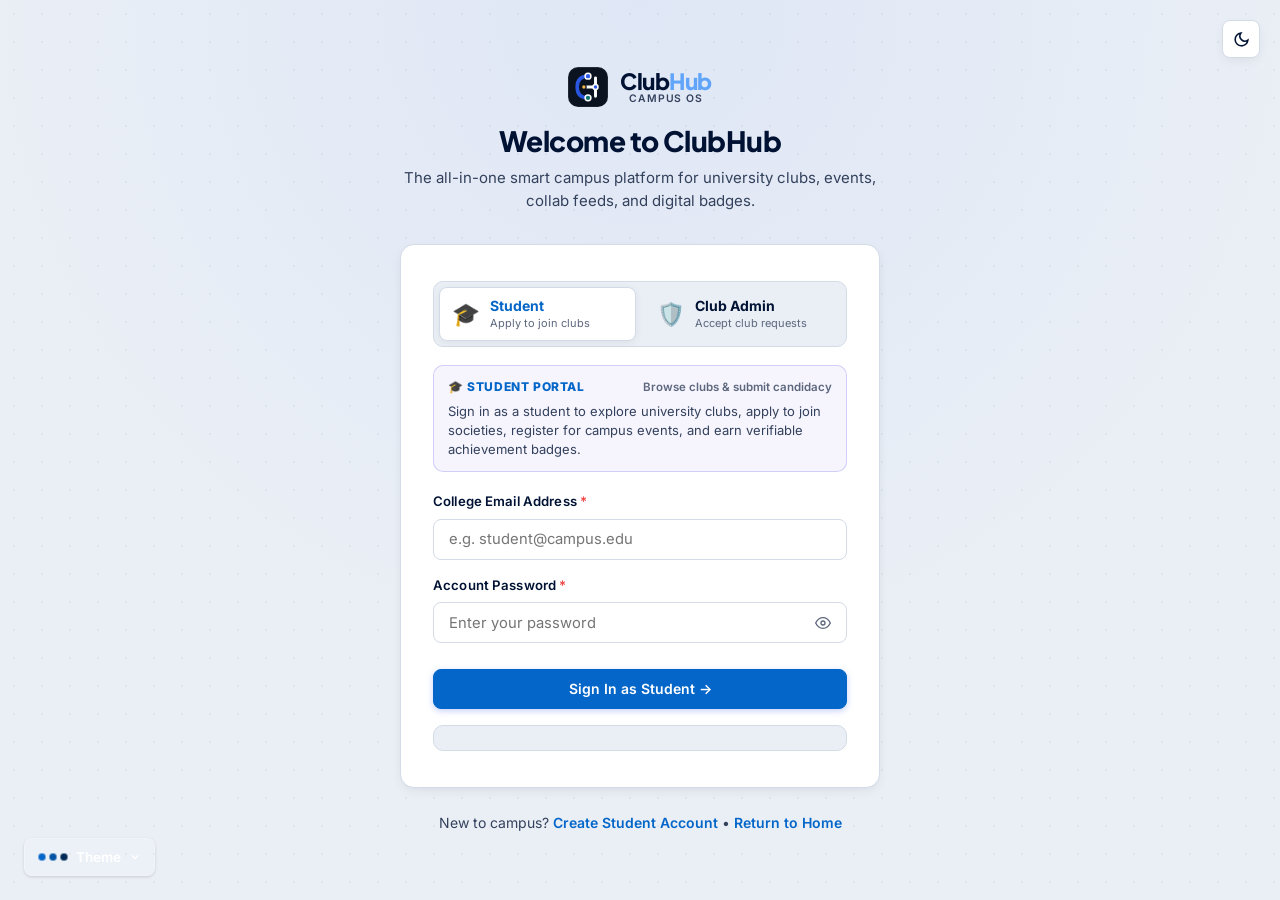
==== commit a44526cf: "Fix events search bar styling, club chartering and event scheduling functionality" ====
--- a/admin.html
+++ b/admin.html
@@ -286,7 +286,7 @@
         </form>
       </div>
     </div>
-  </dialog>
+  </div>
 
   <!-- MODAL: ISSUE BADGE -->
   <div id="issue-badge-modal" class="modal-overlay" style="display: none;">
@@ -315,7 +315,7 @@
         </form>
       </div>
     </div>
-  </dialog>
+  </div>
 
   <!-- FOOTER -->
   <footer class="footer">
--- a/css/components.css
+++ b/css/components.css
@@ -768,6 +768,7 @@
   transform: translateY(-1px);
 }
 
+.form-row,
 .modal-body-form .form-row {
   display: grid;
   grid-template-columns: 1fr 1fr;
@@ -775,6 +776,7 @@
 }
 
 @media (max-width: 480px) {
+  .form-row,
   .modal-body-form .form-row {
     grid-template-columns: 1fr;
     gap: 0;
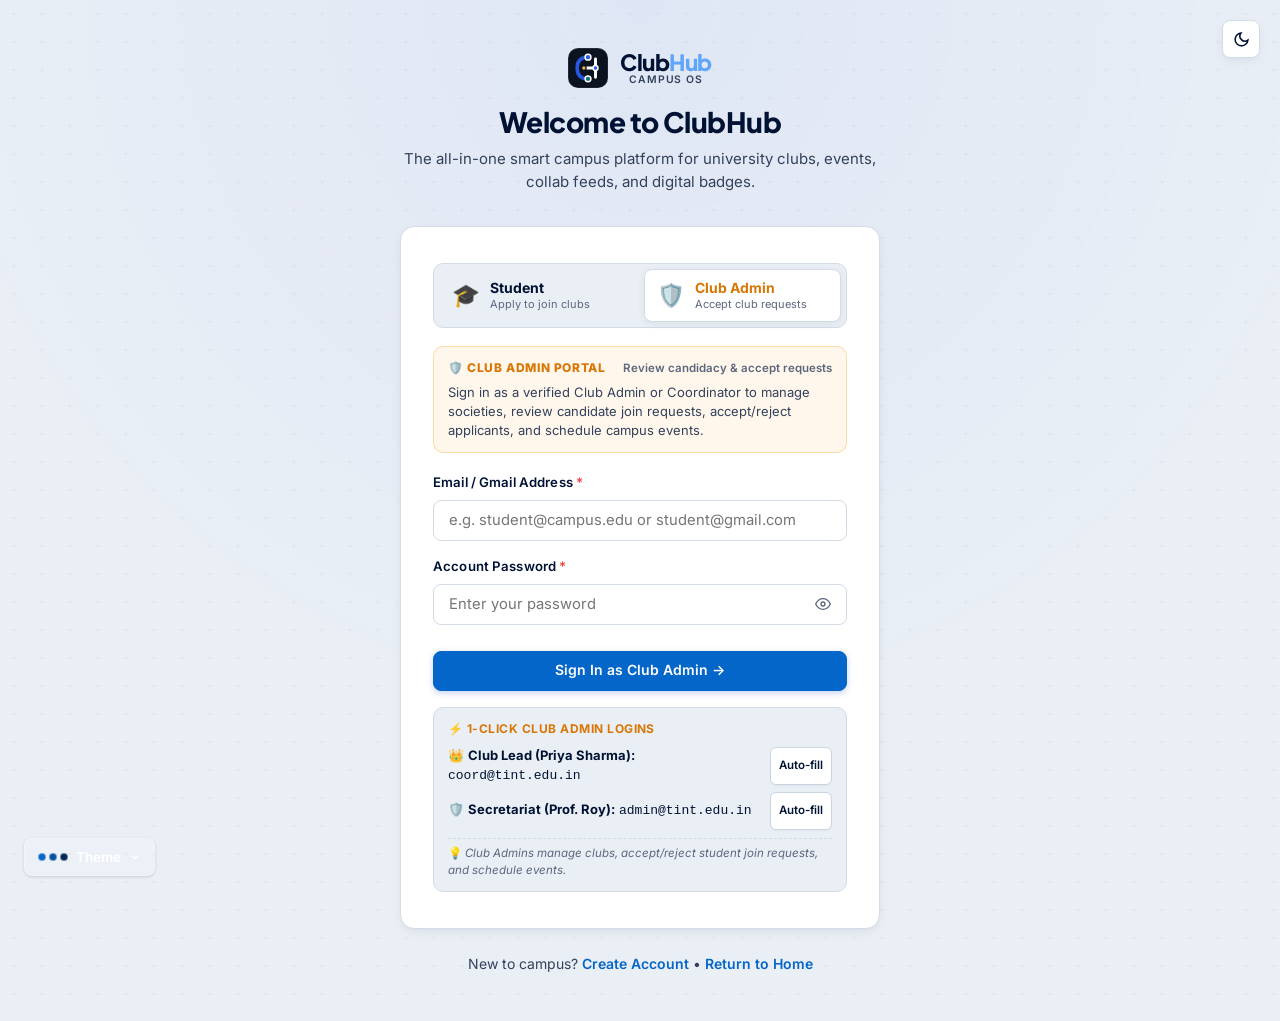
==== commit f45ba67f: "Implement authentication fixes, profile management, edit/delete for clubs and events, and strict RBA" ====
--- a/admin.html
+++ b/admin.html
@@ -3,7 +3,7 @@
 <head>
   <meta charset="UTF-8">
   <meta name="viewport" content="width=device-width, initial-scale=1.0">
-  <title>Collegiate Secretariat &amp; Admin | ClubHub</title>
+  <title>Club Admin Secretariat | ClubHub</title>
   <meta name="description" content="Collegiate society management portal. Review candidate applications, publish campus events, and manage inducted club members.">
 
   <!-- Anti-Flicker Theme & Palette Init -->
@@ -58,17 +58,20 @@
       <div class="admin-header-row" style="display: flex; justify-content: space-between; align-items: flex-end; flex-wrap: wrap; gap: 20px;">
         <div class="admin-title-box">
           <div style="display: inline-flex; align-items: center; gap: 6px; padding: 4px 10px; background: var(--primary-light); border: 1px solid var(--primary-border); border-radius: var(--radius-full); font-size: 11px; font-weight: 700; color: var(--primary); margin-bottom: 8px;">
-            ⚡ CLUB LEAD &amp; COORDINATOR SECRETARIAT
-          </div>
-          <h1>Collegiate Society Secretariat</h1>
-          <p>Review candidate join requests, approve memberships, schedule events, and issue verifiable achievement credentials.</p>
+            ⚡ CLUB ADMIN &amp; COORDINATOR PORTAL
+          </div>
+          <h1>Collegiate Society Management</h1>
+          <p>Review candidate join requests, approve or reject memberships, schedule workshops and events, and manage club rosters.</p>
         </div>
         <div class="admin-top-actions" style="display: flex; gap: 10px; flex-wrap: wrap;">
+          <button type="button" id="admin-open-edit-profile-btn" class="btn btn-outline btn-sm">
+            ✏️ Edit Profile
+          </button>
           <button type="button" id="open-add-club-btn" class="btn btn-outline btn-sm">
-            + Charter New Club
+            <svg viewBox="0 0 24 24" width="14" height="14" fill="none" stroke="currentColor" stroke-width="2.2" style="vertical-align: middle; margin-right: 4px;"><line x1="12" y1="5" x2="12" y2="19"/><line x1="5" y1="12" x2="19" y2="12"/></svg>Create Club
           </button>
           <button type="button" id="open-create-event-btn" class="btn btn-cta btn-sm">
-            + Schedule Event
+            <svg viewBox="0 0 24 24" width="14" height="14" fill="none" stroke="currentColor" stroke-width="2.2" style="vertical-align: middle; margin-right: 4px;"><line x1="12" y1="5" x2="12" y2="19"/><line x1="5" y1="12" x2="19" y2="12"/></svg>Schedule Event
           </button>
         </div>
       </div>
@@ -81,13 +84,13 @@
     <div id="admin-no-clubs-view" style="display: none; text-align: center; padding: 80px 20px; background: var(--bg-card); border: 1px solid var(--border); border-radius: var(--radius-card); margin-top: 24px;">
       <div style="font-size: 48px; margin-bottom: 16px;">🏛️</div>
       <h2 style="font-family: 'Plus Jakarta Sans', sans-serif; font-size: 22px; font-weight: 800; color: var(--text-main); margin-bottom: 8px;">
-        You are not currently an Admin of any Club
+        You are not currently managing any Club
       </h2>
       <p style="color: var(--text-secondary); max-width: 480px; margin: 0 auto 24px; font-size: 14px;">
-        Charter a new campus society to automatically become its Coordinator and manage membership workflows!
+        Charter a new campus society to become its Lead Coordinator and manage student membership requests and events!
       </p>
       <button type="button" id="empty-create-club-btn" class="btn btn-cta btn-lg">
-        + Charter a New Club
+        <svg viewBox="0 0 24 24" width="16" height="16" fill="none" stroke="currentColor" stroke-width="2.2" style="vertical-align: middle; margin-right: 4px;"><line x1="12" y1="5" x2="12" y2="19"/><line x1="5" y1="12" x2="19" y2="12"/></svg>Create Club
       </button>
     </div>
 
@@ -102,9 +105,15 @@
             <!-- Injected by js/admin.js -->
           </select>
         </div>
-        <div>
+        <div style="display: flex; gap: 8px; flex-wrap: wrap;">
+          <button type="button" id="open-edit-club-btn" class="btn btn-outline btn-sm">
+            ✏️ Edit Club Info
+          </button>
           <button type="button" id="toggle-recruitment-btn" class="btn btn-outline btn-sm">
             Toggle Recruitment
+          </button>
+          <button type="button" id="delete-club-btn" class="btn btn-outline btn-sm" style="color: var(--danger, #EF4444); border-color: var(--danger, #EF4444);">
+            🗑️ Delete Club
           </button>
         </div>
       </div>
@@ -131,10 +140,13 @@
           Review Join Requests (<span id="admin-tab-badge-apps">0</span>)
         </button>
         <button class="admin-tab-btn btn btn-outline btn-sm" data-tab="events">
-          Events Manager (<span id="admin-tab-badge-events">0</span>)
+          Events &amp; Workshops Manager (<span id="admin-tab-badge-events">0</span>)
         </button>
         <button class="admin-tab-btn btn btn-outline btn-sm" data-tab="members">
           Club Members Roster (<span id="admin-tab-badge-members">0</span>)
+        </button>
+        <button class="admin-tab-btn btn btn-outline btn-sm" data-tab="societies">
+          🏛️ Managed Societies (<span id="admin-tab-badge-societies">0</span>)
         </button>
       </div>
 
@@ -145,6 +157,7 @@
             <thead>
               <tr style="border-bottom: 1px solid var(--border); background: var(--bg-surface); text-align: left; font-size: 12px; color: var(--text-secondary);">
                 <th style="padding: 12px 16px;">Applicant</th>
+                <th style="padding: 12px 16px;">Requested Society</th>
                 <th style="padding: 12px 16px;">Department</th>
                 <th style="padding: 12px 16px;">Year</th>
                 <th style="padding: 12px 16px;">Date Applied</th>
@@ -165,7 +178,7 @@
           <table class="admin-table" style="width: 100%; border-collapse: collapse;">
             <thead>
               <tr style="border-bottom: 1px solid var(--border); background: var(--bg-surface); text-align: left; font-size: 12px; color: var(--text-secondary);">
-                <th style="padding: 12px 16px;">Event Title</th>
+                <th style="padding: 12px 16px;">Event / Workshop Title</th>
                 <th style="padding: 12px 16px;">Category</th>
                 <th style="padding: 12px 16px;">Date &amp; Time</th>
                 <th style="padding: 12px 16px;">Campus Location</th>
@@ -189,13 +202,20 @@
                 <th style="padding: 12px 16px;">Email</th>
                 <th style="padding: 12px 16px;">Department</th>
                 <th style="padding: 12px 16px;">Inducted Date</th>
-                <th style="padding: 12px 16px;">Credentials</th>
+                <th style="padding: 12px 16px;">Manage</th>
               </tr>
             </thead>
             <tbody id="admin-members-tbody">
               <!-- Injected by js/admin.js -->
             </tbody>
           </table>
+        </div>
+      </div>
+
+      <!-- PANE 4: MANAGED SOCIETIES -->
+      <div id="admin-pane-societies" class="admin-tab-pane" style="display: none;">
+        <div id="admin-societies-grid" style="display: grid; grid-template-columns: repeat(auto-fill, minmax(320px, 1fr)); gap: 20px;">
+          <!-- Injected by js/admin.js -->
         </div>
       </div>
 
@@ -232,12 +252,67 @@
             <textarea id="new-club-desc" class="form-textarea" rows="3" required placeholder="Outline activities, workshops, and core vision..."></textarea>
           </div>
           <div class="form-group" style="margin-bottom: 20px;">
-            <label class="form-label">Cover Image URL (Optional)</label>
-            <input type="url" id="new-club-image" class="form-input" placeholder="https://images.unsplash.com/...">
+            <label class="form-label">Club Cover Image</label>
+            <div style="display: flex; gap: 12px; align-items: center; margin-bottom: 8px;">
+              <input type="file" id="new-club-file" accept="image/png, image/jpeg, image/jpg, image/webp" class="form-input" style="font-size: 12px; padding: 4px;">
+              <div id="new-club-preview" style="width: 52px; height: 52px; border-radius: 6px; border: 1px solid var(--border); overflow: hidden; background: var(--bg-surface); display: flex; align-items: center; justify-content: center; font-size: 10px; color: var(--text-muted); flex-shrink: 0;">Preview</div>
+            </div>
+            <input type="url" id="new-club-image" class="form-input" placeholder="Or paste image URL (https://...)">
           </div>
           <div style="display: flex; gap: 10px; justify-content: flex-end;">
             <button type="button" class="btn btn-outline" onclick="document.getElementById('add-club-modal').style.display='none'">Cancel</button>
             <button type="submit" class="btn btn-cta">Charter Society</button>
+          </div>
+        </form>
+      </div>
+    </div>
+  </div>
+
+  <!-- MODAL: EDIT CLUB -->
+  <div id="edit-club-modal" class="modal-overlay" style="display: none;">
+    <div class="modal-content" style="max-width: 520px;">
+      <div class="modal-header">
+        <h3 style="margin: 0; font-size: 18px; font-family: 'Plus Jakarta Sans', sans-serif;">Edit Club Details</h3>
+        <button type="button" id="close-edit-club-btn" class="modal-close">&times;</button>
+      </div>
+      <div class="modal-body">
+        <form id="edit-club-form">
+          <div class="form-group" style="margin-bottom: 14px;">
+            <label class="form-label">Club Name <span class="required">*</span></label>
+            <input type="text" id="edit-club-name" class="form-input" required>
+          </div>
+          <div class="form-group" style="margin-bottom: 14px;">
+            <label class="form-label">Category <span class="required">*</span></label>
+            <select id="edit-club-category" class="form-select" required>
+              <option value="Technical">Technical &amp; Coding</option>
+              <option value="Cultural">Cultural &amp; Arts</option>
+              <option value="Sports">Sports &amp; Athletics</option>
+              <option value="Literary">Literary &amp; Debating</option>
+              <option value="Social">Social &amp; Community</option>
+              <option value="Entrepreneurship">Entrepreneurship &amp; E-Cell</option>
+            </select>
+          </div>
+          <div class="form-group" style="margin-bottom: 14px;">
+            <label class="form-label">Description <span class="required">*</span></label>
+            <textarea id="edit-club-desc" class="form-textarea" rows="3" required></textarea>
+          </div>
+          <div class="form-group" style="margin-bottom: 14px;">
+            <label class="form-label">Cover Image</label>
+            <div style="display: flex; gap: 12px; align-items: center; margin-bottom: 8px;">
+              <input type="file" id="edit-club-file" accept="image/png, image/jpeg, image/jpg, image/webp" class="form-input" style="font-size: 12px; padding: 4px;">
+              <div id="edit-club-preview" style="width: 52px; height: 52px; border-radius: 6px; border: 1px solid var(--border); overflow: hidden; background: var(--bg-surface); display: flex; align-items: center; justify-content: center; font-size: 10px; color: var(--text-muted); flex-shrink: 0;">Preview</div>
+            </div>
+            <input type="url" id="edit-club-image" class="form-input" placeholder="Or paste image URL (https://...)">
+          </div>
+          <div class="form-group" style="margin-bottom: 20px;">
+            <label class="form-label" style="display: flex; align-items: center; gap: 8px; cursor: pointer;">
+              <input type="checkbox" id="edit-club-recruitment" style="width: 16px; height: 16px;">
+              <span>Recruitment Open (Accept new candidates)</span>
+            </label>
+          </div>
+          <div style="display: flex; gap: 10px; justify-content: flex-end;">
+            <button type="button" class="btn btn-outline" onclick="document.getElementById('edit-club-modal').style.display='none'">Cancel</button>
+            <button type="submit" class="btn btn-primary">Save Changes</button>
           </div>
         </form>
       </div>
@@ -248,7 +323,7 @@
   <div id="create-event-modal" class="modal-overlay" style="display: none;">
     <div class="modal-content" style="max-width: 520px;">
       <div class="modal-header">
-        <h3 style="margin: 0; font-size: 18px; font-family: 'Plus Jakarta Sans', sans-serif;">Schedule Campus Event</h3>
+        <h3 style="margin: 0; font-size: 18px; font-family: 'Plus Jakarta Sans', sans-serif;">Schedule Campus Event / Workshop</h3>
         <button type="button" id="close-create-event-btn" class="modal-close">&times;</button>
       </div>
       <div class="modal-body">
@@ -260,9 +335,9 @@
           <div class="form-group" style="margin-bottom: 14px;">
             <label class="form-label">Category <span class="required">*</span></label>
             <select id="event-category-input" class="form-select" required>
-              <option value="Hackathon" selected>Hackathon</option>
+              <option value="Workshop" selected>Workshop &amp; Codelab</option>
+              <option value="Hackathon">Hackathon</option>
               <option value="Competition">Competition / Contest</option>
-              <option value="Workshop">Workshop &amp; Codelab</option>
               <option value="Cultural">Cultural Fest &amp; Music</option>
               <option value="Entrepreneurship">Entrepreneurship &amp; Pitch</option>
             </select>
@@ -275,6 +350,14 @@
             <label class="form-label">Venue / Location <span class="required">*</span></label>
             <input type="text" id="event-location-input" class="form-input" required placeholder="e.g. Auditorium / Computer Lab 4">
           </div>
+          <div class="form-group" style="margin-bottom: 14px;">
+            <label class="form-label">Event Banner Image (Optional)</label>
+            <div style="display: flex; gap: 12px; align-items: center; margin-bottom: 8px;">
+              <input type="file" id="event-banner-file" accept="image/png, image/jpeg, image/jpg, image/webp" class="form-input" style="font-size: 12px; padding: 4px;">
+              <div id="event-banner-preview" style="width: 52px; height: 52px; border-radius: 6px; border: 1px solid var(--border); overflow: hidden; background: var(--bg-surface); display: flex; align-items: center; justify-content: center; font-size: 10px; color: var(--text-muted); flex-shrink: 0;">Preview</div>
+            </div>
+            <input type="url" id="event-banner-url" class="form-input" placeholder="Or paste banner image URL (https://...)">
+          </div>
           <div class="form-group" style="margin-bottom: 20px;">
             <label class="form-label">Event Description <span class="required">*</span></label>
             <textarea id="event-desc-input" class="form-textarea" rows="3" required placeholder="Event agenda, eligibility, prizes..."></textarea>
@@ -282,6 +365,59 @@
           <div style="display: flex; gap: 10px; justify-content: flex-end;">
             <button type="button" class="btn btn-outline" onclick="document.getElementById('create-event-modal').style.display='none'">Cancel</button>
             <button type="submit" class="btn btn-cta">Schedule Event</button>
+          </div>
+        </form>
+      </div>
+    </div>
+  </div>
+
+  <!-- MODAL: EDIT EVENT -->
+  <div id="edit-event-modal" class="modal-overlay" style="display: none;">
+    <div class="modal-content" style="max-width: 520px;">
+      <div class="modal-header">
+        <h3 style="margin: 0; font-size: 18px; font-family: 'Plus Jakarta Sans', sans-serif;">Edit Event / Workshop</h3>
+        <button type="button" id="close-edit-event-btn" class="modal-close">&times;</button>
+      </div>
+      <div class="modal-body">
+        <form id="edit-event-form">
+          <input type="hidden" id="edit-event-id">
+          <div class="form-group" style="margin-bottom: 14px;">
+            <label class="form-label">Event Title <span class="required">*</span></label>
+            <input type="text" id="edit-event-title" class="form-input" required>
+          </div>
+          <div class="form-group" style="margin-bottom: 14px;">
+            <label class="form-label">Category <span class="required">*</span></label>
+            <select id="edit-event-category" class="form-select" required>
+              <option value="Workshop">Workshop &amp; Codelab</option>
+              <option value="Hackathon">Hackathon</option>
+              <option value="Competition">Competition / Contest</option>
+              <option value="Cultural">Cultural Fest &amp; Music</option>
+              <option value="Entrepreneurship">Entrepreneurship &amp; Pitch</option>
+            </select>
+          </div>
+          <div class="form-group" style="margin-bottom: 14px;">
+            <label class="form-label">Date &amp; Time <span class="required">*</span></label>
+            <input type="datetime-local" id="edit-event-date" class="form-input" required>
+          </div>
+          <div class="form-group" style="margin-bottom: 14px;">
+            <label class="form-label">Venue / Location <span class="required">*</span></label>
+            <input type="text" id="edit-event-location" class="form-input" required>
+          </div>
+          <div class="form-group" style="margin-bottom: 14px;">
+            <label class="form-label">Event Banner Image</label>
+            <div style="display: flex; gap: 12px; align-items: center; margin-bottom: 8px;">
+              <input type="file" id="edit-event-banner-file" accept="image/png, image/jpeg, image/jpg, image/webp" class="form-input" style="font-size: 12px; padding: 4px;">
+              <div id="edit-event-banner-preview" style="width: 52px; height: 52px; border-radius: 6px; border: 1px solid var(--border); overflow: hidden; background: var(--bg-surface); display: flex; align-items: center; justify-content: center; font-size: 10px; color: var(--text-muted); flex-shrink: 0;">Preview</div>
+            </div>
+            <input type="url" id="edit-event-banner-url" class="form-input" placeholder="Or paste banner image URL (https://...)">
+          </div>
+          <div class="form-group" style="margin-bottom: 20px;">
+            <label class="form-label">Event Description <span class="required">*</span></label>
+            <textarea id="edit-event-desc" class="form-textarea" rows="3" required></textarea>
+          </div>
+          <div style="display: flex; gap: 10px; justify-content: flex-end;">
+            <button type="button" class="btn btn-outline" onclick="document.getElementById('edit-event-modal').style.display='none'">Cancel</button>
+            <button type="submit" class="btn btn-primary">Update Event</button>
           </div>
         </form>
       </div>
@@ -311,6 +447,56 @@
           <div style="display: flex; gap: 10px; justify-content: flex-end;">
             <button type="button" class="btn btn-outline" onclick="document.getElementById('issue-badge-modal').style.display='none'">Cancel</button>
             <button type="submit" class="btn btn-cta">Issue Verifiable Badge</button>
+          </div>
+        </form>
+      </div>
+    </div>
+  </div>
+
+  <!-- MODAL: EDIT ADMIN PROFILE -->
+  <div id="admin-edit-profile-modal" class="modal-overlay" style="display: none;">
+    <div class="modal-content" style="max-width: 500px;">
+      <div class="modal-header">
+        <div>
+          <h3 style="margin: 0; font-size: 18px; font-family: 'Plus Jakarta Sans', sans-serif;">Edit Admin Profile</h3>
+          <p style="margin: 2px 0 0; font-size: 12px; color: var(--text-muted);">Personal details and secretariat avatar</p>
+        </div>
+        <button type="button" id="close-admin-profile-btn" class="modal-close">&times;</button>
+      </div>
+      <div class="modal-body">
+        <form id="admin-edit-profile-form">
+          <div style="display: flex; align-items: center; gap: 16px; margin-bottom: 20px; padding: 14px; background: var(--bg-surface); border-radius: var(--radius-sm); border: 1px solid var(--border);">
+            <div id="admin-avatar-preview" style="width: 64px; height: 64px; border-radius: 50%; overflow: hidden; background: var(--primary-light); color: var(--primary); display: flex; align-items: center; justify-content: center; font-weight: 800; font-size: 20px; flex-shrink: 0;">
+              AD
+            </div>
+            <div style="flex-grow: 1;">
+              <label class="form-label" style="font-size: 12px; margin-bottom: 4px;">Profile Picture (JPG, PNG, WEBP, max 5MB)</label>
+              <input type="file" id="admin-avatar-file" accept="image/png, image/jpeg, image/jpg, image/webp" class="form-input" style="padding: 4px; font-size: 12px; margin-bottom: 6px;">
+              <button type="button" id="admin-remove-avatar-btn" class="btn btn-outline btn-sm" style="font-size: 11px; padding: 2px 8px; color: var(--danger); border-color: var(--danger);">
+                Remove Picture
+              </button>
+            </div>
+          </div>
+
+          <div class="form-group" style="margin-bottom: 14px;">
+            <label class="form-label">Full Name <span class="required">*</span></label>
+            <input type="text" id="admin-profile-name" class="form-input" required minlength="2" maxlength="150">
+          </div>
+
+          <div class="form-group" style="margin-bottom: 14px;">
+            <label class="form-label">Email Address <span class="required">*</span></label>
+            <input type="email" id="admin-profile-email" class="form-input" required>
+            <div style="font-size: 11px; color: var(--text-muted); margin-top: 4px;">Updating this changes your login credentials.</div>
+          </div>
+
+          <div class="form-group" style="margin-bottom: 22px;">
+            <label class="form-label">Department / Administrative Office <span class="required">*</span></label>
+            <input type="text" id="admin-profile-dept" class="form-input" required placeholder="e.g. Computer Science / Student Affairs">
+          </div>
+
+          <div style="display: flex; gap: 10px; justify-content: flex-end;">
+            <button type="button" class="btn btn-outline btn-sm" onclick="document.getElementById('admin-edit-profile-modal').style.display='none'">Cancel</button>
+            <button type="submit" id="admin-save-profile-btn" class="btn btn-primary btn-sm">Save Profile Changes</button>
           </div>
         </form>
       </div>
@@ -325,7 +511,7 @@
           <span class="brand-name">Club<span>Hub</span></span>
         </a>
         <p class="footer-description">
-          The all-in-one university campus operating system. Discover societies, attend hackathons, trade student goods, and find collaborative teams.
+          The all-in-one university campus operating system. Discover societies, attend hackathons and workshops, and find collaborative teams.
         </p>
       </div>
 
@@ -334,9 +520,8 @@
         <ul class="footer-links">
           <li><a href="clubs.html">All Societies</a></li>
           <li><a href="events.html">Campus Events</a></li>
-          <li><a href="marketplace.html">Student Exchange</a></li>
           <li><a href="network.html">Peer Network</a></li>
-          <li><a href="recruiters.html">Career Drives</a></li>
+          <li><a href="dashboard.html">Student Profile</a></li>
         </ul>
       </div>
 
@@ -344,10 +529,9 @@
         <div class="footer-col-title">Command Center</div>
         <ul class="footer-links">
           <li><a href="dashboard.html">Student Profile</a></li>
-          <li><a href="recruiter-dashboard.html">Recruiter Portal</a></li>
-          <li><a href="admin.html">Secretariat Access</a></li>
+          <li><a href="admin.html">Club Admin Secretariat</a></li>
           <li><a href="login.html">Account Sign In</a></li>
-          <li><a href="register.html">Student Onboarding</a></li>
+          <li><a href="register.html">Account Registration</a></li>
         </ul>
       </div>
 
@@ -355,8 +539,8 @@
         <div class="footer-col-title">System Status</div>
         <p style="font-size: 13px; color: var(--text-secondary); line-height: 1.6; margin-bottom: 8px;">
           FastAPI Backend &bull; Operational<br>
-          Connected Node Architecture<br>
-          Vercel &amp; Firebase Hosted
+          Connected Database Architecture<br>
+          Verified Role-Based Access Control
         </p>
         <span class="badge badge-teal" style="font-size: 12px; padding: 4px 10px;">v2.4 Production</span>
       </div>
@@ -374,14 +558,14 @@
   </footer>
 
   <!-- Scripts -->
-  <script src="js/icons.js"></script>
-  <script src="js/states.js"></script>
-  <script src="js/brand.js"></script>
-  <script src="js/data.js"></script>
-  <script src="js/api.js"></script>
-  <script src="js/storage.js"></script>
-  <script src="js/palette.js"></script>
-  <script src="js/common.js"></script>
-  <script src="js/admin.js"></script>
+  <script src="js/icons.js?v=2.5"></script>
+  <script src="js/states.js?v=2.5"></script>
+  <script src="js/brand.js?v=2.5"></script>
+  <script src="js/data.js?v=2.6"></script>
+  <script src="js/api.js?v=2.6"></script>
+  <script src="js/storage.js?v=2.6"></script>
+  <script src="js/palette.js?v=2.6"></script>
+  <script src="js/common.js?v=2.6"></script>
+  <script src="js/admin.js?v=2.6"></script>
 </body>
 </html>
